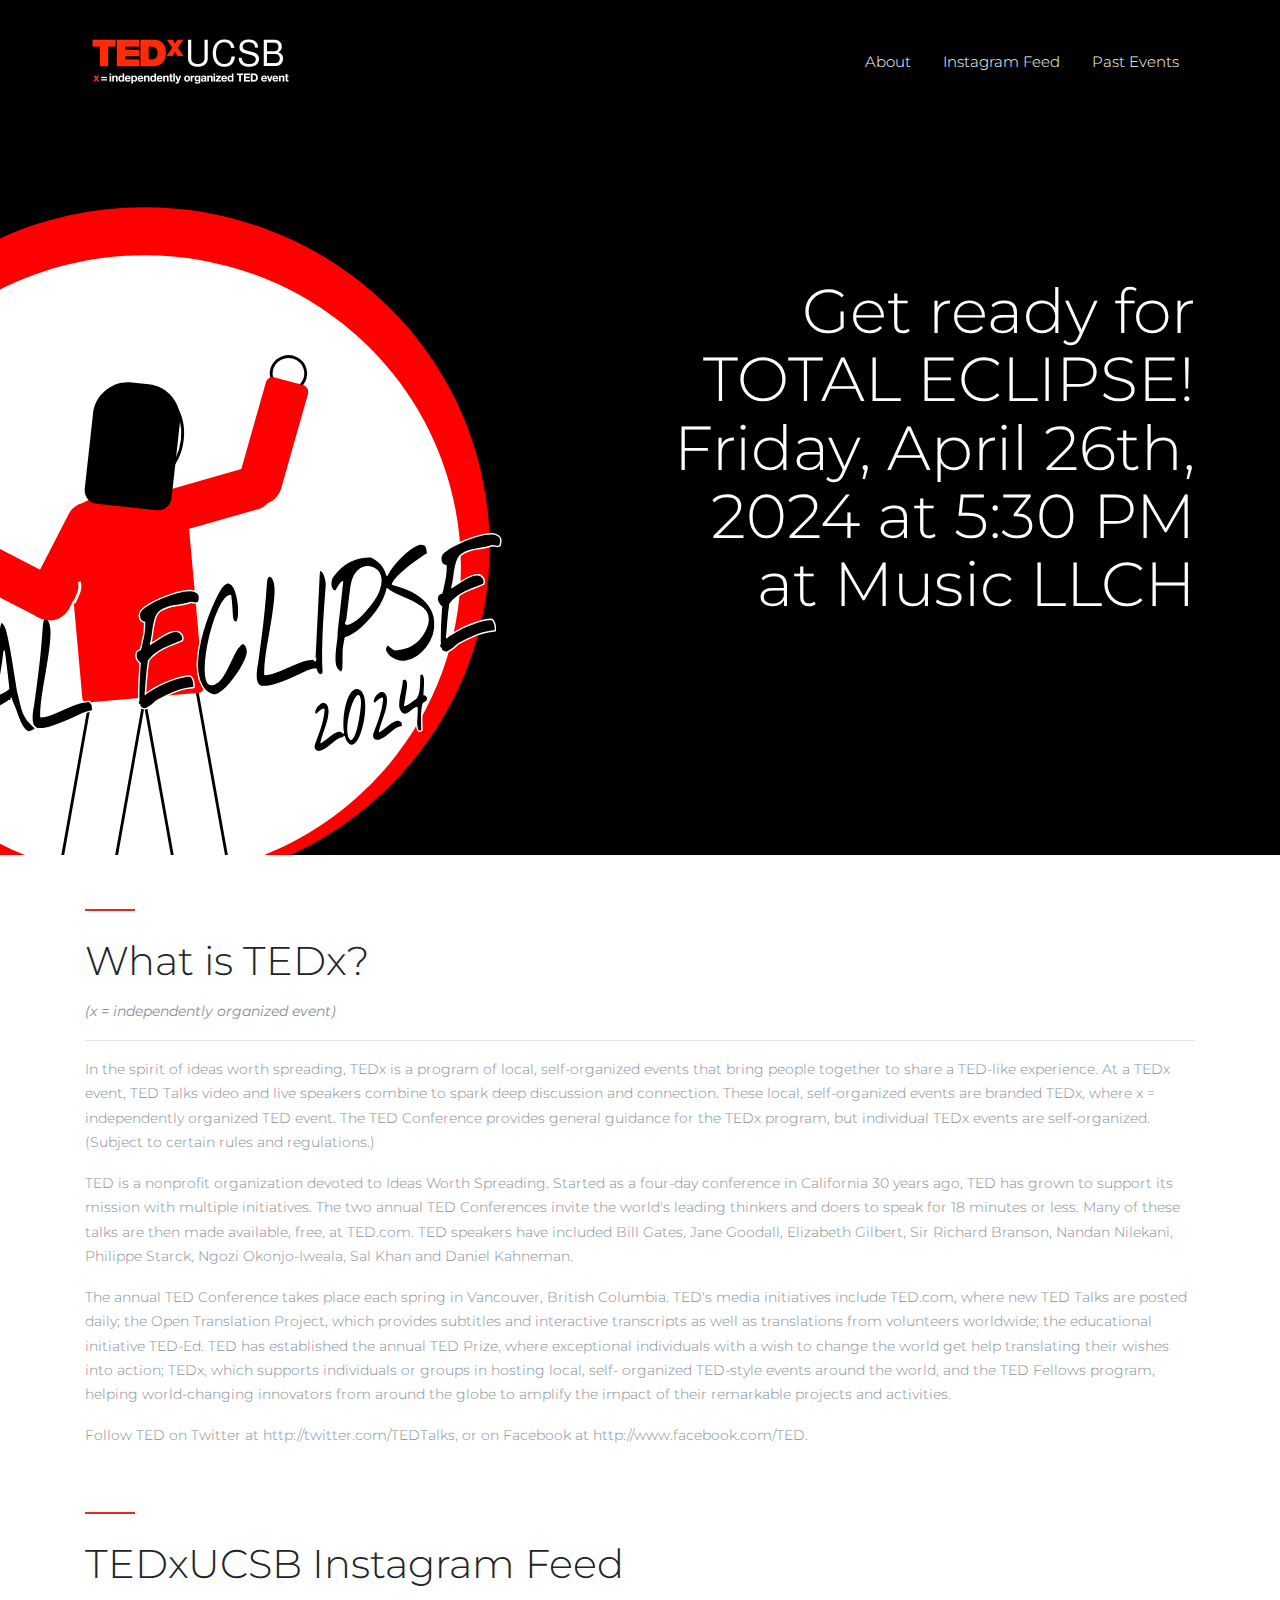
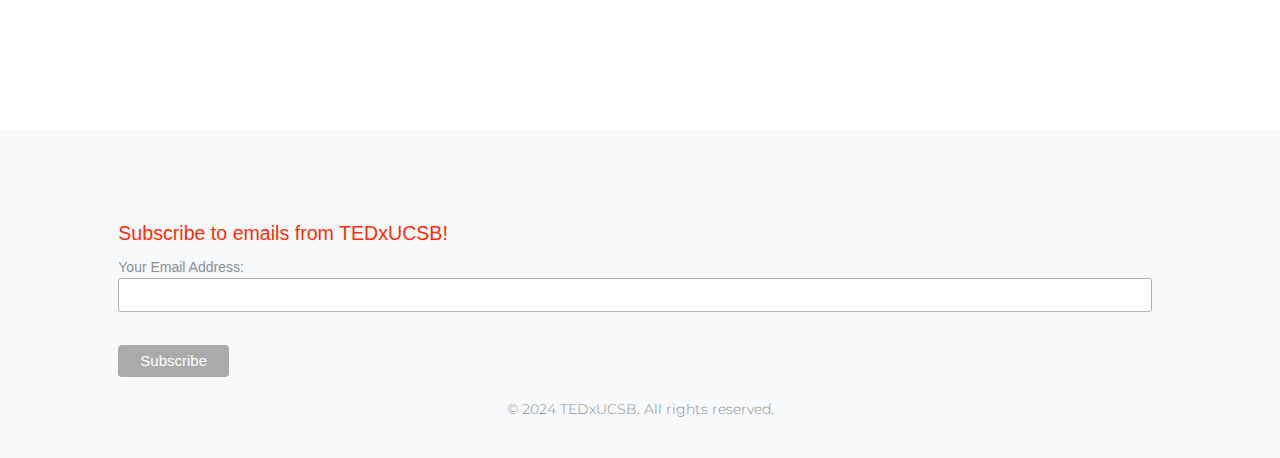
==== index.html @ f8d9f5bc "Update title and background banner image." ====
<!DOCTYPE html>
<!-- saved from url=(0014)about:internet -->
<html lang="en"><head><meta http-equiv="Content-Type" content="text/html; charset=UTF-8">
<!--        <meta name=”viewport” content=”width=device-width, initial-scale=1″>-->
        <meta name="viewport" content="width=1040; user-scalable=no;">



        
    <title>TEDxUCSB 2024</title>
        <meta name="description" content="Official TEDxUCSB Website">
		<meta name="keywords" content="TED, TEDx, TEDxUCSB">
    
    <link href="./assets/css" rel="stylesheet">

    <link href="https://fonts.googleapis.com/css?family=Crimson+Text|Montserrat" rel="stylesheet">
    <link rel="icon" href="./assets/favicon.png">

		<link rel="stylesheet" href="./assets/bootstrap.css">
    <link rel="stylesheet" href="./assets/ionicons.min.css">
    <link rel="stylesheet" href="./assets/flaticon.css">

    <link rel="stylesheet" href="./assets/font-awesome.min.css">
    
    <link rel="stylesheet" href="./assets/slick.css">
    <link rel="stylesheet" href="./assets/slick-theme.css">

    <link rel="stylesheet" href="./assets/helpers.css">
    <link rel="stylesheet" href="./assets/style.css">

    <script src="./assets/jquery.min.js.download"></script>
  
  <style type="text/css">#mc_embed_signup input.mce_inline_error { border-color:#6B0505; } #mc_embed_signup div.mce_inline_error { margin: 0 0 1em 0; padding: 5px 10px; background-color:#6B0505; font-weight: bold; z-index: 1; color:#fff; }</style><style type="text/css">div.eapps-widget{position:relative}div.eapps-widget.eapps-widget-show-toolbar:before{position:absolute;content:"";display:block;bottom:0;top:0;left:0;right:0;pointer-events:none;border:1px solid transparent;transition:border .3s ease;z-index:1}.eapps-widget-toolbar{position:absolute;top:-32px;left:0;right:0;display:block;z-index:99999;padding-bottom:4px;transition:all .3s ease;pointer-events:none;opacity:0}.eapps-widget:hover .eapps-widget-toolbar{opacity:1;pointer-events:auto}.eapps-widget-toolbar a{text-decoration:none;box-shadow:none!important}.eapps-widget-toolbar-panel{border-radius:6px;background-color:#222;color:#fff;display:-ms-inline-flexbox;display:inline-flex;-ms-flex-align:center;align-items:center;top:0;position:relative;transition:all .3s ease;opacity:0;overflow:hidden;-webkit-backface-visibility:hidden;backface-visibility:hidden;box-shadow:0 0 0 1px hsla(0,0%,100%,.2);height:28px}.eapps-widget:hover .eapps-widget-toolbar-panel{opacity:1}.eapps-widget-toolbar-panel-wrapper{width:100%;position:relative}.eapps-widget-toolbar-panel-only-you{position:absolute;top:-24px;font-size:11px;line-height:14px;color:#9c9c9c;padding:5px 4px}.eapps-widget-toolbar-panel-logo{width:28px;height:28px;border-right:1px solid hsla(0,0%,100%,.2);display:-ms-flexbox;display:flex;-ms-flex-align:center;align-items:center;-ms-flex-pack:center;justify-content:center}.eapps-widget-toolbar-panel-logo svg{display:block;width:15px;height:15px;fill:#f93262}.eapps-widget-toolbar-panel-edit{font-size:12px;font-weight:400;line-height:14px;display:-ms-inline-flexbox;display:inline-flex;-ms-flex-align:center;align-items:center;padding:9px;border-right:1px solid hsla(0,0%,100%,.2);color:#fff;text-decoration:none}.eapps-widget-toolbar-panel-edit-icon{width:14px;height:14px;margin-right:8px}.eapps-widget-toolbar-panel-edit-icon svg{display:block;width:100%;height:100%;fill:#fff}.eapps-widget-toolbar-panel-views{display:-ms-inline-flexbox;display:inline-flex;-ms-flex-pack:center;justify-content:center;-ms-flex-align:center;align-items:center}.eapps-widget-toolbar-panel-views-label{font-size:12px;font-weight:400;line-height:14px;margin-left:8px}.eapps-widget-toolbar-panel-views-bar{display:-ms-inline-flexbox;display:inline-flex;width:70px;height:3px;border-radius:2px;margin-left:8px;background-color:hsla(0,0%,100%,.3)}.eapps-widget-toolbar-panel-views-bar-inner{border-radius:2px;background-color:#4ad504}.eapps-widget-toolbar-panel-views-green .eapps-widget-toolbar-panel-views-bar-inner{background-color:#4ad504}.eapps-widget-toolbar-panel-views-red .eapps-widget-toolbar-panel-views-bar-inner{background-color:#ff4734}.eapps-widget-toolbar-panel-views-orange .eapps-widget-toolbar-panel-views-bar-inner{background-color:#ffb400}.eapps-widget-toolbar-panel-views-percent{display:-ms-inline-flexbox;display:inline-flex;margin-left:8px;margin-right:8px;font-size:12px;font-weight:400;line-height:14px}.eapps-widget-toolbar-panel-views-get-more{padding:9px 16px;background-color:#f93262;color:#fff;font-size:12px;font-weight:400;border-radius:0 6px 6px 0}.eapps-widget-toolbar-panel-share{position:absolute;top:0;display:inline-block;margin-left:8px;width:83px;height:28px;padding-bottom:4px;box-sizing:content-box!important}.eapps-widget-toolbar-panel-share:hover .eapps-widget-toolbar-panel-share-block{opacity:1;pointer-events:all}.eapps-widget-toolbar-panel-share-button{padding:0 18px;height:28px;background-color:#1c91ff;color:#fff;font-size:12px;font-weight:400;border-radius:6px;position:absolute;top:0;display:-ms-flexbox;display:flex;-ms-flex-direction:row;flex-direction:row;cursor:default;-ms-flex-align:center;align-items:center}.eapps-widget-toolbar-panel-share-button svg{display:inline-block;margin-right:6px;fill:#fff;position:relative;top:-1px}.eapps-widget-toolbar-panel-share-block{position:absolute;background:#fff;border:1px solid hsla(0,0%,7%,.1);border-radius:10px;width:209px;top:32px;transform:translateX(-63px);opacity:0;pointer-events:none;transition:all .3s ease;box-shadow:0 4px 6px rgba(0,0,0,.05)}.eapps-widget-toolbar-panel-share-block:hover{opacity:1;pointer-events:all}.eapps-widget-toolbar-panel-share-block-text{color:#111;font-size:15px;font-weight:400;padding:12px 0;text-align:center}.eapps-widget-toolbar-panel-share-block-text-icon{padding-bottom:4px}.eapps-widget-toolbar-panel-share-block-actions{display:-ms-flexbox;display:flex;-ms-flex-direction:row;flex-direction:row;border-top:1px solid hsla(0,0%,7%,.1)}.eapps-widget-toolbar-panel-share-block-actions-item{width:33.333333%;display:-ms-flexbox;display:flex;-ms-flex-pack:center;justify-content:center;-ms-flex-align:center;align-items:center;height:39px;transition:all .3s ease;background-color:transparent}.eapps-widget-toolbar-panel-share-block-actions-item:hover{background-color:#fafafa}.eapps-widget-toolbar-panel-share-block-actions-item a{width:100%;height:100%;display:-ms-flexbox;display:flex;-ms-flex-pack:center;justify-content:center;-ms-flex-align:center;align-items:center}.eapps-widget-toolbar-panel-share-block-actions-item-icon{width:16px;height:16px;display:block}.eapps-widget-toolbar-panel-share-block-actions-item-facebook .eapps-widget-toolbar-panel-share-block-actions-item-icon{fill:#3c5a9b}.eapps-widget-toolbar-panel-share-block-actions-item-twitter .eapps-widget-toolbar-panel-share-block-actions-item-icon{fill:#1ab2e8}.eapps-widget-toolbar-panel-share-block-actions-item-google .eapps-widget-toolbar-panel-share-block-actions-item-icon{fill:#dd4b39}.eapps-widget-toolbar-panel-share-block-actions-item:not(:last-child){border-right:1px solid hsla(0,0%,7%,.1)}</style><link href="https://core.service.elfsight.com/" rel="preconnect" crossorigin=""><link href="https://static.elfsight.com/" rel="preconnect" crossorigin=""><link href="https://service-reviews-ultimate.elfsight.com/" rel="preconnect" crossorigin=""><link href="https://storage.elfsight.com/" rel="preconnect" crossorigin=""><script src="./assets/instashow.js.download" defer="defer" charset="UTF-8"></script><style>.eapps-widget{-webkit-font-smoothing:antialiased;animation:none;animation-delay:0;animation-direction:normal;animation-duration:0;animation-fill-mode:none;animation-iteration-count:1;animation-name:none;animation-play-state:running;animation-timing-function:ease;backface-visibility:visible;background:0;background-attachment:scroll;background-clip:border-box;background-color:transparent;background-image:none;background-origin:padding-box;background-position:0 0;background-position-x:0;background-position-y:0;background-repeat:repeat;background-size:auto auto;border:0;border-style:none;border-width:medium;border-color:inherit;border-bottom:0;border-bottom-color:inherit;border-bottom-left-radius:0;border-bottom-right-radius:0;border-bottom-style:none;border-bottom-width:medium;border-collapse:separate;border-image:none;border-left:0;border-left-color:inherit;border-left-style:none;border-left-width:medium;border-radius:0;border-right:0;border-right-color:inherit;border-right-style:none;border-right-width:medium;border-spacing:0;border-top:0;border-top-color:inherit;border-top-left-radius:0;border-top-right-radius:0;border-top-style:none;border-top-width:medium;bottom:auto;box-shadow:none;box-sizing:content-box;caption-side:top;clear:none;clip:auto;color:inherit;columns:auto;column-count:auto;column-fill:balance;column-gap:normal;column-rule:medium none currentColor;column-rule-color:currentColor;column-rule-style:none;column-rule-width:none;column-span:1;column-width:auto;content:normal;counter-increment:none;counter-reset:none;direction:ltr;empty-cells:show;float:none;font:normal;font-family:inherit;font-size:medium;font-style:normal;font-variant:normal;font-weight:normal;height:auto;hyphens:none;left:auto;letter-spacing:normal;line-height:normal;list-style:none;list-style-image:none;list-style-position:outside;list-style-type:disc;margin:0;margin-bottom:0;margin-left:0;margin-right:0;margin-top:0;opacity:1;orphans:0;outline:0;outline-color:invert;outline-style:none;outline-width:medium;overflow:visible;overflow-x:visible;overflow-y:visible;padding:0;padding-bottom:0;padding-left:0;padding-right:0;padding-top:0;page-break-after:auto;page-break-before:auto;page-break-inside:auto;perspective:none;perspective-origin:50% 50%;position:static;quotes:'\201C' '\201D' '\2018' '\2019';right:auto;tab-size:8;table-layout:auto;text-align:inherit;text-align-last:auto;text-decoration:none;text-decoration-color:inherit;text-decoration-line:none;text-decoration-style:solid;text-indent:0;text-shadow:none;text-transform:none;top:auto;transform:none;transform-style:flat;transition:none;transition-delay:0s;transition-duration:0s;transition-property:none;transition-timing-function:ease;unicode-bidi:normal;vertical-align:baseline;visibility:visible;white-space:normal;widows:0;width:auto;word-spacing:normal;z-index:auto}.eui-popover{opacity:0;visibility:hidden}.eui-popover-content{position:absolute;bottom:100%;right:0;padding-bottom:11px;width:192px;z-index:6}.eui-popover-content-inner{position:relative;background:#fff;border-radius:4px;box-shadow:0 4px 16px rgba(0,0,0,0.2)}.eui-popover-content-item{display:flex;align-items:center;color:#17191a;font-size:13px;font-weight:400;line-height:1;border-top:1px solid #e5e6e7;padding:12px 0;cursor:pointer;transition:all .2s ease;position:relative;text-align:left}.eui-popover-content-item:first-child{border:none}.eui-popover-content-item:hover{background:#fafafa;border-radius:4px}.eui-popover-content-item-icon{height:100%;width:12px;float:left;align-items:center;justify-content:center;display:inline-flex;margin-left:12px}.eui-popover-content-item-title{display:inline-block;margin-left:12px}.eui-popover-open{opacity:1;visibility:visible}.eui-popover-left .eui-popover-content-inner:before{right:40px;left:auto;margin-left:auto}.eui-extra-small .eui-popover-left .eui-popover-content-inner:before{right:10px}.eui-popover-bottom .eui-popover-content{top:100%;padding-top:11px}.eui-popover-bottom .eui-popover-content-inner:before{top:-5px}.eui-slider{position:relative;height:100%;user-select:none;overflow:hidden}.eui-slider-inner{z-index:1;position:relative;height:100%;display:flex;transition-property:transform}.eui-slider-inner-animating{will-change:transform}.eui-slider-slide{width:100%;height:100%;display:inline-block;overflow:hidden;flex-grow:1;flex-shrink:0}.eui-slider-arrow{opacity:0;visibility:hidden;pointer-events:none}.eui-slider-arrow-enabled{opacity:1;visibility:visible;pointer-events:all}.eui-slider-dots{display:flex;justify-content:center}.eui-slider-dots-inner{display:inline-flex}.eui-slider-dots-classic .eui-slider-dots-inner{overflow:hidden;width:80px}.eui-slider-dots-item{display:inline-block;position:relative;transition:.3s all ease-out;cursor:pointer}.eui-slider-dots-numbers .eui-slider-dots-item{padding:0 4px;transform:scale(.8);opacity:.6;font-weight:600}.eui-slider-dots-numbers .eui-slider-dots-item-active{transform:scale(1);opacity:1}.eui-slider-dots-numbers .eui-slider-dots-item:hover{transform:scale(1);opacity:1}.eui-slider-dots-classic .eui-slider-dots-item{background:#000;border-radius:50%;transform:scale(.33);opacity:.3;width:8px;min-width:8px;height:8px;margin:0 4px}.eui-slider-dots-classic .eui-slider-dots-item-active{transform:scale(1);opacity:1}.eui-slider-dots-classic .eui-slider-dots-item-active-next,.eui-slider-dots-classic .eui-slider-dots-item-active-prev{transform:scale(.66);opacity:.6}.eui-slider-dots-classic .eui-slider-dots-item-active-next-next,.eui-slider-dots-classic .eui-slider-dots-item-active-prev-next,.eui-slider-dots-classic .eui-slider-dots-item-active-next-prev,.eui-slider-dots-classic .eui-slider-dots-item-active-prev-prev{transform:scale(.33);opacity:.3}.eapps-instagram-feed-container div:empty{display:block}.instagram-feed{position:relative}.eapps-instagram-feed{font-size:14px;font-family:-apple-system,BlinkMacSystemFont,Roboto,Open Sans,Helvetica Neue,sans-serif;line-height:18px;font-weight:400;width:100%;max-height:100%;position:relative;box-sizing:border-box;min-width:150px;min-height:100px}.eapps-instagram-feed-has-error.eapps-instagram-feed-debug .eapps-instagram-feed-content{min-height:300px}.eapps-instagram-feed-has-error:not(.eapps-instagram-feed-debug){display:none}.eapps-instagram-feed-title{font-size:24px;font-weight:600;text-align:center;line-height:32px;padding:24px 10px}.eapps-instagram-feed-content{position:relative;width:100%}.eapps-instagram-feed-content-loader{color:rgba(0,0,0,0.2)}.eapps-instagram-feed-container{width:100%}.eapps-instagram-feed a{text-decoration:none;color:#000;margin:0}.eapps-instagram-feed a:hover{text-decoration:underline}.eui-popover-content{width:162px}.eui-popover-content-inner{position:relative;background:#2f353a;border-radius:4px;box-shadow:0 4px 16px rgba(0,0,0,0.2)}.eui-popover-content-inner:before{content:'';background:#2f353a;position:absolute;bottom:-5px;right:20px;width:10px;height:10px;transform:rotateZ(-45deg)}.eui-popover-content-item{color:#fff;border-top:1px solid #42474c;transition:all .2s ease}.eui-popover-content-item:hover{background:#42474c}.eui-popover-content-item-icon{height:100%;width:12px;float:left;align-items:center;justify-content:center;display:inline-flex;margin-left:12px}.eui-popover-content-item-icon img{width:100%;height:100%}.eui-popover-content-item-title{display:inline-block;margin-left:12px}.eapps-instagram-feed-loader{box-sizing:border-box;display:block;position:absolute;top:50%;left:50%;border-radius:50%;border-style:solid;border-top-color:transparent;animation:eapps-instagram-feed-loader 1s infinite linear;opacity:0;visibility:hidden;width:32px;height:32px;margin:-16px 0 0 -16px;border-width:2px;z-index:1}.eapps-instagram-feed-loader-visible{opacity:1;visibility:visible}@-moz-keyframes eapps-instagram-feed-loader{0%{transform:rotate(0deg)}100%{transform:rotate(360deg)}}@-webkit-keyframes eapps-instagram-feed-loader{0%{transform:rotate(0deg)}100%{transform:rotate(360deg)}}@-o-keyframes eapps-instagram-feed-loader{0%{transform:rotate(0deg)}100%{transform:rotate(360deg)}}@keyframes eapps-instagram-feed-loader{0%{transform:rotate(0deg)}100%{transform:rotate(360deg)}}.eapps-instagram-feed-error-container .eui-error{display:flex;flex-direction:column;justify-content:center;align-items:center;text-align:center;top:0;right:0;bottom:0;left:0;position:absolute;z-index:101;font-size:15px;font-weight:400;color:#7f8588;background:#fff;padding:0 20px}.eapps-instagram-feed-error-container .eui-error-item{margin:8px 0;text-align:center}.eapps-instagram-feed-error-container .eui-error-item:first-child{margin-top:0}.eapps-instagram-feed-error-container .eui-error-item:last-child{margin-bottom:0}.eapps-instagram-feed-data-status{position:fixed;bottom:20px;right:20px;padding:16px;border-radius:8px;background:#fff;box-shadow:0 4px 6px rgba(0,0,0,0.2);z-index:99999999;opacity:0;visibility:hidden;pointer-events:none;transition:all .2s ease;max-width:320px}.eapps-instagram-feed-data-status-visible{opacity:1;visibility:visible;pointer-events:all}.eapps-instagram-feed-data-status-item{display:flex}.eapps-instagram-feed-data-status-item + .eapps-instagram-feed-data-status-item{margin-top:12px}.eapps-instagram-feed-data-status-item-icon-container{position:relative;width:16px;height:16px}.eapps-instagram-feed-data-status-item-message{padding-left:12px}.eapps-instagram-feed-data-status-item-error-icon{opacity:0;visibility:hidden;fill:#ff4734;margin-top:2px}.eapps-instagram-feed-data-status-item-state-error .eapps-instagram-feed-data-status-item-error-icon{opacity:1;visibility:visible}.eapps-instagram-feed-data-status-item .eapps-instagram-feed-loader{width:16px;height:16px;margin:-8px 0 0 -8px}.eapps-instagram-feed-data-status-item-state-loading.eapps-instagram-feed-data-status-item .eapps-instagram-feed-loader{opacity:1;visibility:visible}.eapps-instagram-feed-header{background:#fff;padding:20px}.eapps-instagram-feed-header-inner{display:flex;flex-wrap:nowrap;justify-content:center;align-items:center;margin:0 auto;max-width:600px}.eapps-instagram-feed-header-small .eapps-instagram-feed-header-inner{flex-direction:column}.eapps-instagram-feed-header-user{display:flex;align-items:center}.eapps-instagram-feed-header-user-picture{display:block;width:40px;height:40px;border-radius:50%;box-shadow:0 0 0 2px #fff;box-sizing:border-box;transition:all .2s ease;margin:0 !important}.eapps-instagram-feed-header-user-picture:hover{opacity:.95}.eapps-instagram-feed-header-user-picture-wrapper{background:linear-gradient(40deg,#f99b4a 15%,#dd3071 50%,#c72e8d 85%);width:48px;height:48px;border-radius:50%;padding:4px;box-sizing:border-box;margin-right:12px}.eapps-instagram-feed-header-user-picture-wrapper > a{width:100%;height:100%;display:block;border-radius:50%}.eapps-instagram-feed-header-user-info-name{display:flex;align-items:center;font-size:16px;font-weight:bold;color:currentColor}.eapps-instagram-feed-header-user-info-verified-badge{display:block;margin-left:4px;width:12px;height:12px}.eapps-instagram-feed-header-user-info-verified-badge svg{display:block;width:12px;height:12px}.eapps-instagram-feed-header-user-info-caption{font-size:12px;opacity:.5}.eapps-instagram-feed-header-stats{display:flex}.eapps-instagram-feed-header-user + .eapps-instagram-feed-header-stats{margin-left:40px}.eapps-instagram-feed-header-small .eapps-instagram-feed-header-user + .eapps-instagram-feed-header-stats{margin-left:0;margin-top:12px}.eapps-instagram-feed-header-stats-item{text-align:center;margin-right:20px}.eapps-instagram-feed-header-stats-item:last-child{margin-right:0}.eapps-instagram-feed-header-stats-item-value{font-size:14px;font-weight:bold;color:currentColor}.eapps-instagram-feed-header-stats-item-label{font-size:12px;color:currentColor;opacity:.5}.eapps-instagram-feed-header-follow-button{display:flex;align-items:center;position:relative;height:32px;line-height:32px;border-radius:4px;overflow:hidden;padding:0 12px;border:none;background:#0095f6;color:#fff;text-align:center;outline:none;cursor:pointer;margin-left:40px;font-size:14px;transition:background .2s ease;text-decoration:none}.eapps-instagram-feed-header-user + .eapps-instagram-feed-header-follow-button-wrapper,.eapps-instagram-feed-header-stats + .eapps-instagram-feed-header-follow-button-wrapper{margin-left:40px}.eapps-instagram-feed-header-small .eapps-instagram-feed-header-user + .eapps-instagram-feed-header-follow-button-wrapper,.eapps-instagram-feed-header-small .eapps-instagram-feed-header-stats + .eapps-instagram-feed-header-follow-button-wrapper{margin-left:0;margin-top:12px}.eapps-instagram-feed-header-follow-button::after{content:'';position:absolute;top:0;right:0;bottom:0;left:0;background:currentColor;opacity:0;visibility:hidden;transition:all .2s ease}.eapps-instagram-feed-header-follow-button:hover{text-decoration:none}.eapps-instagram-feed-header-follow-button:hover::after{opacity:.1;visibility:visible}.eapps-instagram-feed-header-follow-button-icon{width:16px;height:16px;display:block;fill:currentColor;margin-right:8px}.eapps-instagram-feed-header-follow-button-label{color:currentColor}.eapps-instagram-feed-posts{width:100%}.eapps-instagram-feed-posts-container{width:100%}.eapps-instagram-feed-posts-inner{box-sizing:border-box;position:relative}.eapps-instagram-feed-posts-view{display:inline-flex;flex-direction:row;justify-content:flex-start;flex-wrap:wrap;box-sizing:border-box;width:100%;height:auto}.eapps-instagram-feed-posts-view.eui-slider-slide{display:inline-flex;width:100%;height:auto}.eapps-instagram-feed-posts-view-empty{height:1px !important}.eapps-instagram-feed-posts-slider{position:relative;height:auto;user-select:none;cursor:-webkit-grab;cursor:grab;width:100%}.eapps-instagram-feed-posts-slider-inner{z-index:1;position:relative;height:auto;display:flex;width:100%}.eapps-instagram-feed-posts-slider-inner-disable-click .eapps-instagram-feed-posts-item{pointer-events:none}.eapps-instagram-feed-posts-slider-item{width:100%;height:auto;display:inline-block;overflow:hidden;flex-grow:1;flex-shrink:0}.eapps-instagram-feed-posts-slider-nav{background:#000;position:absolute;top:50%;width:60px;height:60px;justify-content:center;align-items:center;border-radius:50%;z-index:1;cursor:pointer;opacity:.85;transition:all .2s;backface-visibility:hidden}.eapps-instagram-feed-posts-slider-nav-icon{width:12px;height:16px;fill:#fff;display:block;position:absolute;top:50%;transform:translateY(-50%)}.eapps-instagram-feed-posts-slider-nav:hover{opacity:1}.eapps-instagram-feed-posts-slider-nav-disabled{display:none}.eapps-instagram-feed-posts-slider-prev{left:0;transform:translate3d(-50%,-50%,0);box-shadow:2px 0 5px rgba(0,0,0,0.3)}.eapps-instagram-feed-posts-slider-prev .eapps-instagram-feed-posts-slider-nav-icon{right:12px}.eapps-instagram-feed-posts-slider-prev:active{transform:translate3d(-50%,-50%,0) scale(.9)}.eapps-instagram-feed-posts-slider-next{right:0;transform:translate(50%,-50%);box-shadow:-2px 0 5px rgba(0,0,0,0.3)}.eapps-instagram-feed-posts-slider-next .eapps-instagram-feed-posts-slider-nav-icon{left:12px}.eapps-instagram-feed-posts-slider-next:active{transform:translate3d(50%,-50%,0) scale(.9)}.eapps-instagram-feed-posts-grid .eapps-instagram-feed-posts-inner{display:flex;flex-direction:row;flex-wrap:wrap;justify-content:space-between}.eapps-instagram-feed-posts-grid .eapps-instagram-feed-posts-view:not(:first-child){padding-top:0 !important}.eapps-instagram-feed-posts-grid .eapps-instagram-feed-posts-item{display:flex;flex-direction:column;flex-grow:0}.eapps-instagram-feed-posts-grid-load-more{position:relative;width:228px;height:32px;line-height:32px;border-radius:4px;border:none;background:#3897f0;color:#fff;text-align:center;outline:none;cursor:pointer;margin:24px auto;font-size:14px;transition:opacity .5s ease,visibility .5s ease,background .2s ease;opacity:0;visibility:hidden}.eapps-instagram-feed-posts-grid-load-more:hover{background:#45a1f8}.eapps-instagram-feed-posts-grid-load-more-container{display:none}.eapps-instagram-feed-posts-grid-load-more-container.eapps-instagram-feed-posts-grid-load-more-enabled{display:block}.eapps-instagram-feed-posts-grid-load-more-visible{opacity:1;visibility:visible}.eapps-instagram-feed-posts-grid-load-more-loading .eapps-instagram-feed-posts-grid-load-more-text{opacity:0;visibility:hidden}.eapps-instagram-feed-posts-grid-load-more .eapps-instagram-feed-loader{width:12px;height:12px;margin:-7px 0 0 -7px}.eapps-instagram-feed-posts-grid-load-more-loading.eapps-instagram-feed-posts-grid-load-more .eapps-instagram-feed-loader{opacity:1;visibility:visible}.eapps-instagram-feed-posts-item{box-sizing:border-box;display:flex;flex-direction:column;position:relative;background:#fff;transition:opacity .2s ease,visibility .2s ease;opacity:0;visibility:hidden;overflow:hidden;flex-grow:0;flex-shrink:0}.eui-slider-slide-clone .eapps-instagram-feed-posts-item{opacity:1;visibility:visible}.eapps-instagram-feed-posts-item-visible.eapps-instagram-feed-posts-item-loaded{opacity:1;visibility:visible}.eapps-instagram-feed-posts-item a,.eapps-instagram-feed-posts-item a:hover{color:#003569}.eapps-instagram-feed-posts-item-header{display:flex;flex-direction:row;flex-wrap:nowrap;align-items:center;box-sizing:border-box;height:60px}.eapps-instagram-feed-posts-item-user{display:flex;flex-direction:row;flex-wrap:nowrap;align-items:center;padding:12px;box-sizing:border-box;overflow:hidden;text-overflow:ellipsis;white-space:nowrap}.eapps-instagram-feed-posts-item-user-image{display:block;width:28px;height:28px;border-radius:50%;box-shadow:0 0 0 2px #fff;box-sizing:border-box;transition:all .2s ease;margin:0 !important}.eapps-instagram-feed-posts-item-user-image:hover{opacity:.95}.eapps-instagram-feed-posts-item-user-image-wrapper{background:linear-gradient(40deg,#f99b4a 15%,#dd3071 50%,#c72e8d 85%);min-width:36px;height:36px;border-radius:50%;padding:4px;box-sizing:border-box;margin-right:12px}.eapps-instagram-feed-posts-item-user-image-wrapper > a{width:100%;height:100%;display:block;background:#fff;border-radius:50%}.eapps-instagram-feed-posts-item-user-name{display:block;overflow:hidden;text-overflow:ellipsis;white-space:nowrap;font-size:14px;font-weight:600}.eapps-instagram-feed-posts-item-user-name-wrapper{display:flex;flex-direction:column;overflow:hidden;white-space:nowrap;text-overflow:ellipsis}.eapps-instagram-feed-posts-item-date{text-transform:uppercase;font-size:10px;opacity:.6;overflow:hidden;white-space:nowrap;text-overflow:ellipsis}.eapps-instagram-feed-posts-item-instagram-link{display:block;width:24px;height:24px;margin-left:auto;padding:12px 12px 12px 0;box-sizing:content-box}.eapps-instagram-feed-posts-item-instagram-link > a{display:block}.eapps-instagram-feed-posts-item-instagram-link > a > svg{width:24px;height:24px;display:block;fill:currentColor}.eapps-instagram-feed-posts-item-media > a{display:block}.eapps-instagram-feed-posts-item-link{cursor:pointer}.eapps-instagram-feed-posts-item-link-disabled{cursor:default}.eapps-instagram-feed-posts-item-image{position:absolute !important;margin:0 !important;width:auto;top:50%;left:50%;transform:translate(-50%,-50%) !important}.eapps-instagram-feed-posts-item-image-portrait .eapps-instagram-feed-posts-item-image{width:100%}.eapps-instagram-feed-posts-item-image-landscape .eapps-instagram-feed-posts-item-image{height:100% !important;min-width:100%;max-width:inherit !important}.eapps-instagram-feed-posts-item-image-wrapper{padding-top:100%;position:relative;overflow:hidden;margin:-1px}.eapps-instagram-feed-posts-item-image-icon{display:none;position:absolute;z-index:2;top:.6em;right:.6em;width:24px;height:24px;transition:all .3s ease}.eapps-instagram-feed-posts-extra-small .eapps-instagram-feed-posts-item-image-icon{transform:scale(.6);transform-origin:top right}.eapps-instagram-feed-posts-item-image-icon svg{display:block;width:24px;height:24px;fill:rgba(255,255,255,0.8)}.eapps-instagram-feed-posts-item-type-video .eapps-instagram-feed-posts-item-image-icon-video{display:block}.eapps-instagram-feed-posts-item-type-carousel .eapps-instagram-feed-posts-item-image-icon-carousel{display:block}.eapps-instagram-feed-posts-item-counters a:hover{text-decoration:none}.eapps-instagram-feed-posts-item-likes-count,.eapps-instagram-feed-posts-item-comments-count{display:inline-flex;align-items:center}.eapps-instagram-feed-posts-item-likes-count-icon,.eapps-instagram-feed-posts-item-comments-count-icon{fill:currentColor;width:24px;height:24px}.eapps-instagram-feed-posts-item-likes-count-label,.eapps-instagram-feed-posts-item-comments-count-label{margin-left:6px;font-size:14px}.eapps-instagram-feed-posts-item-red-like{position:absolute;z-index:10;left:0;bottom:0;color:#fff;background:#ee4957;height:28px;padding:0 8px;display:flex;align-items:center;justify-content:center;font-size:12px;opacity:0;visibility:hidden;pointer-events:none;transition:opacity .2s ease,visibility .2s ease,bottom .2s ease}.eui-slider-slide-clone .eapps-instagram-feed-posts-item-red-like{display:none}.eapps-instagram-feed-posts-item-red-like-visible{opacity:1;visibility:visible;pointer-events:all}.eapps-instagram-feed-posts-item-red-like-icon{height:12px;width:12px;display:inline-block;fill:#fff}.eapps-instagram-feed-posts-item-red-like-count{margin-left:4px}.eapps-instagram-feed-posts-item-red-like-label{margin-left:8px}.eapps-instagram-feed-posts-small .eapps-instagram-feed-posts-item-red-like-label,.eapps-instagram-feed-posts-extra-small .eapps-instagram-feed-posts-item-red-like-label{display:none}.eapps-instagram-feed-posts-item-share{position:relative;display:inline-flex;align-items:center;cursor:pointer}.eapps-instagram-feed-posts-item-share-icon{fill:currentColor}.eapps-instagram-feed-posts-item-share-label{margin-left:6px;font-size:14px}.eapps-instagram-feed-posts-item-content .eui-item-text-see-more{color:inherit;transition:all .2s ease}.eapps-instagram-feed-posts-item-content .eui-item-text-see-more:hover{opacity:1}.eapps-instagram-feed-posts-item-template-tile{user-select:none}.eapps-instagram-feed-posts-item-template-tile .eapps-instagram-feed-posts-item-link{width:100%;box-sizing:border-box;display:flex}.eapps-instagram-feed-posts-item-template-tile .eapps-instagram-feed-posts-item-overlay{position:absolute;z-index:2;top:-1px;right:-1px;bottom:-1px;left:-1px;opacity:0;visibility:hidden;pointer-events:none;transition:opacity .3s,visibility .3s;text-align:center;box-sizing:border-box;color:#fff;background:rgba(0,0,0,0.8);display:flex;align-items:center}@media all and (-ms-high-contrast:none),(-ms-high-contrast:active){.eapps-instagram-feed-posts-item-template-tile .eapps-instagram-feed-posts-item-overlay{transition:none}}.eapps-instagram-feed-posts-item-template-tile .eapps-instagram-feed-posts-item-overlay-hover,.eapps-instagram-feed-posts-item-with-data:hover.eapps-instagram-feed-posts-item-template-tile .eapps-instagram-feed-posts-item-overlay{opacity:1;visibility:visible;pointer-events:all;padding-top:0}.eapps-instagram-feed-posts-item-template-tile .eapps-instagram-feed-posts-item-content{transform:translateY(10%);width:80%;max-height:80%;margin:0 auto;position:relative;transition:.3s all ease}.eapps-instagram-feed-posts-item-with-data:hover.eapps-instagram-feed-posts-item-template-tile .eapps-instagram-feed-posts-item-content{transform:translateY(0)}.eapps-instagram-feed-posts-extra-small .eapps-instagram-feed-posts-item-template-tile .eapps-instagram-feed-posts-item-content,.eapps-instagram-feed-posts-small .eapps-instagram-feed-posts-item-template-tile .eapps-instagram-feed-posts-item-content{transform:translateY(0)}.eapps-instagram-feed-posts-item-template-tile .eapps-instagram-feed-posts-item-content-cropped::after{content:'···';display:block;line-height:1;font-size:18px}.eapps-instagram-feed-posts-small .eapps-instagram-feed-posts-item-template-tile .eapps-instagram-feed-posts-item-content-cropped::after{line-height:.5}.eapps-instagram-feed-posts-extra-small .eapps-instagram-feed-posts-item-template-tile .eapps-instagram-feed-posts-item-content-cropped::after{display:none}.eapps-instagram-feed-posts-item-template-tile .eapps-instagram-feed-posts-item-media{width:100%}.eapps-instagram-feed-posts-item-template-tile .eapps-instagram-feed-posts-item-image{transition:transform .3s ease,filter .3s;left:50%;transform:scale(1) translate(-50%,-50%);transform-origin:0 0;backface-visibility:hidden}@media all and (-ms-high-contrast:none),(-ms-high-contrast:active){.eapps-instagram-feed-posts-item-template-tile .eapps-instagram-feed-posts-item-image{transition:none}}.eapps-instagram-feed-posts-item-with-data:hover.eapps-instagram-feed-posts-item-template-tile .eapps-instagram-feed-posts-item-image{transform:scale(1.1) translate(-50%,-50%);transform-origin:0 0;filter:grayscale(1)}@media all and (-ms-high-contrast:none),(-ms-high-contrast:active){.eapps-instagram-feed-posts-item-with-data:hover.eapps-instagram-feed-posts-item-template-tile .eapps-instagram-feed-posts-item-image{transform:scale(1.05) translate(-50%,-50%)}}.eapps-instagram-feed-posts-item-with-data:hover.eapps-instagram-feed-posts-item-template-tile .eapps-instagram-feed-posts-item-image-icon{opacity:0}.eapps-instagram-feed-posts-item-template-tile .eapps-instagram-feed-posts-item-likes-count,.eapps-instagram-feed-posts-item-template-tile .eapps-instagram-feed-posts-item-comments-count{min-width:70px;justify-content:center}.eapps-instagram-feed-posts-item-template-tile .eapps-instagram-feed-posts-item-likes-count-label,.eapps-instagram-feed-posts-item-template-tile .eapps-instagram-feed-posts-item-comments-count-label{font-size:16px}.eapps-instagram-feed-posts-small .eapps-instagram-feed-posts-item-template-tile .eapps-instagram-feed-posts-item-likes-count-label,.eapps-instagram-feed-posts-small .eapps-instagram-feed-posts-item-template-tile .eapps-instagram-feed-posts-item-comments-count-label{font-size:15px}.eapps-instagram-feed-posts-extra-small .eapps-instagram-feed-posts-item-template-tile .eapps-instagram-feed-posts-item-likes-count-label,.eapps-instagram-feed-posts-extra-small .eapps-instagram-feed-posts-item-template-tile .eapps-instagram-feed-posts-item-comments-count-label{font-size:12px}.eapps-instagram-feed-posts-item-template-tile .eapps-instagram-feed-posts-item-likes-count-icon,.eapps-instagram-feed-posts-item-template-tile .eapps-instagram-feed-posts-item-comments-count-icon{width:24px;height:24px}.eapps-instagram-feed-posts-small .eapps-instagram-feed-posts-item-template-tile .eapps-instagram-feed-posts-item-likes-count-icon,.eapps-instagram-feed-posts-small .eapps-instagram-feed-posts-item-template-tile .eapps-instagram-feed-posts-item-comments-count-icon{width:20px;height:20px}.eapps-instagram-feed-posts-extra-small .eapps-instagram-feed-posts-item-template-tile .eapps-instagram-feed-posts-item-likes-count-icon,.eapps-instagram-feed-posts-extra-small .eapps-instagram-feed-posts-item-template-tile .eapps-instagram-feed-posts-item-comments-count-icon{width:16px;height:16px}.eapps-instagram-feed-posts-extra-small .eapps-instagram-feed-posts-item-template-tile .eapps-instagram-feed-posts-item-likes-count,.eapps-instagram-feed-posts-extra-small .eapps-instagram-feed-posts-item-template-tile .eapps-instagram-feed-posts-item-comments-count{display:flex;margin:8px 0}.eapps-instagram-feed-posts-item-template-tile .eapps-instagram-feed-posts-item-likes-count + .eapps-instagram-feed-posts-item-comments-count{margin-left:20px}.eapps-instagram-feed-posts-extra-small .eapps-instagram-feed-posts-item-template-tile .eapps-instagram-feed-posts-item-likes-count + .eapps-instagram-feed-posts-item-comments-count,.eapps-instagram-feed-posts-small .eapps-instagram-feed-posts-item-template-tile .eapps-instagram-feed-posts-item-likes-count + .eapps-instagram-feed-posts-item-comments-count{margin-left:0}.eapps-instagram-feed-posts-item-template-tile .eapps-instagram-feed-posts-item-text{font-size:14px;line-height:21px;display:inline-block;overflow:hidden;margin-top:12%;text-align:center;max-height:84px;width:100%}.eapps-instagram-feed-posts-small .eapps-instagram-feed-posts-item-template-tile .eapps-instagram-feed-posts-item-text{font-size:13px;line-height:18px;max-height:56px;margin-top:6%}.eapps-instagram-feed-posts-extra-small .eapps-instagram-feed-posts-item-template-tile .eapps-instagram-feed-posts-item-text{display:none}.eapps-instagram-feed-posts-item-template-tile .eapps-instagram-feed-posts-item-text-clone{opacity:0;visibility:hidden;position:absolute;left:0;right:0;max-height:none}.eapps-instagram-feed-posts-extra-small .eapps-instagram-feed-posts-item-template-tile .eapps-instagram-feed-posts-item-text-clone,.eapps-instagram-feed-posts-small .eapps-instagram-feed-posts-item-template-tile .eapps-instagram-feed-posts-item-text-clone{max-height:none}.eapps-instagram-feed-posts-item-template-tile .eapps-instagram-feed-posts-item-red-like{bottom:-10px}.eapps-instagram-feed-posts-item-template-tile .eapps-instagram-feed-posts-item-red-like-visible{bottom:0;right:0}.eapps-instagram-feed-posts-item-template-classic{border:1px solid rgba(0,0,0,0.1)}.eapps-instagram-feed-posts-small .eapps-instagram-feed-posts-item-template-classic .eapps-instagram-feed-posts-item-instagram-link,.eapps-instagram-feed-posts-extra-small .eapps-instagram-feed-posts-item-template-classic .eapps-instagram-feed-posts-item-instagram-link{display:none}.eapps-instagram-feed-posts-item-template-classic .eapps-instagram-feed-posts-item-meta{display:flex;flex-direction:row;align-items:baseline;padding:12px;line-height:1;position:relative}.eapps-instagram-feed-posts-item-template-classic .eapps-instagram-feed-posts-item-meta + .eapps-instagram-feed-posts-item-content{margin-top:0}.eapps-instagram-feed-posts-item-template-classic .eapps-instagram-feed-posts-item-counters{display:flex;align-items:center}.eapps-instagram-feed-posts-item-template-classic .eapps-instagram-feed-posts-item-likes-count,.eapps-instagram-feed-posts-item-template-classic .eapps-instagram-feed-posts-item-comments-count{margin-right:12px}.eapps-instagram-feed-posts-item-template-classic .eapps-instagram-feed-posts-item-likes-count-icon,.eapps-instagram-feed-posts-item-template-classic .eapps-instagram-feed-posts-item-comments-count-icon{width:24px;height:24px}.eapps-instagram-feed-posts-small .eapps-instagram-feed-posts-item-template-classic .eapps-instagram-feed-posts-item-likes-count-label,.eapps-instagram-feed-posts-small .eapps-instagram-feed-posts-item-template-classic .eapps-instagram-feed-posts-item-comments-count-label,.eapps-instagram-feed-posts-extra-small .eapps-instagram-feed-posts-item-template-classic .eapps-instagram-feed-posts-item-likes-count-label,.eapps-instagram-feed-posts-extra-small .eapps-instagram-feed-posts-item-template-classic .eapps-instagram-feed-posts-item-comments-count-label{font-size:13px}.eapps-instagram-feed-posts-small .eapps-instagram-feed-posts-item-template-classic .eapps-instagram-feed-posts-item-likes-count-icon,.eapps-instagram-feed-posts-small .eapps-instagram-feed-posts-item-template-classic .eapps-instagram-feed-posts-item-comments-count-icon,.eapps-instagram-feed-posts-extra-small .eapps-instagram-feed-posts-item-template-classic .eapps-instagram-feed-posts-item-likes-count-icon,.eapps-instagram-feed-posts-extra-small .eapps-instagram-feed-posts-item-template-classic .eapps-instagram-feed-posts-item-comments-count-icon{width:20px;height:20px}.eapps-instagram-feed-posts-small .eapps-instagram-feed-posts-item-template-classic .eapps-instagram-feed-posts-item-share,.eapps-instagram-feed-posts-extra-small .eapps-instagram-feed-posts-item-template-classic .eapps-instagram-feed-posts-item-share{display:none}.eapps-instagram-feed-posts-item-template-classic .eapps-instagram-feed-posts-item-text{font-size:14px;display:inline-block;overflow:hidden;max-height:90px;width:100%}.eapps-instagram-feed-posts-small .eapps-instagram-feed-posts-item-template-classic .eapps-instagram-feed-posts-item-text{font-size:14px;line-height:18px;max-height:72px}.eapps-instagram-feed-posts-item-template-classic .eapps-instagram-feed-posts-item-text-clone{opacity:0;visibility:hidden;position:absolute;left:0;right:0;max-height:none;top:0}.eapps-instagram-feed-posts-small .eapps-instagram-feed-posts-item-template-classic .eapps-instagram-feed-posts-item-text-clone{max-height:none}.eapps-instagram-feed-posts-item-template-classic .eapps-instagram-feed-posts-item-red-like{top:-32px;left:6px;border-radius:6px}.eapps-instagram-feed-posts-small .eapps-instagram-feed-posts-item-template-classic .eapps-instagram-feed-posts-item-red-like,.eapps-instagram-feed-posts-extra-small .eapps-instagram-feed-posts-item-template-classic .eapps-instagram-feed-posts-item-red-like{width:40px;left:4px}.eapps-instagram-feed-posts-small .eapps-instagram-feed-posts-item-template-classic .eapps-instagram-feed-posts-item-red-like:after,.eapps-instagram-feed-posts-extra-small .eapps-instagram-feed-posts-item-template-classic .eapps-instagram-feed-posts-item-red-like:after{bottom:-42px}.eapps-instagram-feed-posts-small .eapps-instagram-feed-posts-item-template-classic .eapps-instagram-feed-posts-item-red-like-label,.eapps-instagram-feed-posts-extra-small .eapps-instagram-feed-posts-item-template-classic .eapps-instagram-feed-posts-item-red-like-label{display:none}.eapps-instagram-feed-posts-item-template-classic .eapps-instagram-feed-posts-item-red-like:before{content:'';position:absolute;bottom:-6px;left:12px;background:#ee4957;transform:rotateZ(-45deg);width:12px;height:12px}.eapps-instagram-feed-posts-item-template-classic .eapps-instagram-feed-posts-item-red-like:after{content:'';position:absolute;bottom:-45px;left:16px;background:#ee4957;width:4px;height:4px;border-radius:50%}.eapps-instagram-feed-posts-item-template-classic .eapps-instagram-feed-posts-item-share{margin-left:auto}.eapps-instagram-feed-posts-item-template-classic .eapps-instagram-feed-posts-item-content{margin:12px;position:relative}.eapps-instagram-feed-posts-item-template-classic .eapps-instagram-feed-posts-item-content-cropped{text-decoration:none !important}.eapps-instagram-feed-posts-item-template-classic .eapps-instagram-feed-posts-item-content-cropped:after{content:'...';line-height:1;font-weight:600;opacity:.6;margin-top:-4px;display:block;text-decoration:none !important}.eapps-widget.eapps-instagram-feed-popup{position:fixed;z-index:999999;top:0;right:0;bottom:0;left:0;opacity:0;visibility:hidden;pointer-events:none;box-sizing:border-box;background:rgba(0,0,0,0.8)}.eapps-widget.eapps-instagram-feed-popup-visible{pointer-events:all;opacity:1;visibility:visible}.eapps-instagram-feed-popup-wrapper{position:fixed;top:0;right:0;bottom:0;left:0;overflow-x:hidden;overflow-y:auto;-webkit-overflow-scrolling:touch}@media only screen and (max-width:767px){.eapps-instagram-feed-popup-wrapper{top:56px}}@media only screen and (max-width:639px){.eapps-instagram-feed-popup-wrapper{top:48px}}.eapps-instagram-feed-popup-inner{width:100%;padding-bottom:100vh;max-width:640px;margin:0 auto;position:relative;z-index:3}.eapps-instagram-feed-popup-close{position:fixed;top:20px;left:50%;width:32px;height:32px;margin-left:332px;cursor:pointer;z-index:11;opacity:.7;transform:rotate(45deg);transition:all .25s ease}@media only screen and (max-width:767px){.eapps-instagram-feed-popup-close{opacity:1;left:12px;top:14px;margin:0}}@media only screen and (max-width:639px){.eapps-instagram-feed-popup-close{top:8px}}.eapps-instagram-feed-popup-close:hover{opacity:1}.eapps-instagram-feed-popup-close::before,.eapps-instagram-feed-popup-close::after{content:'';display:block;position:absolute;top:50%;left:50%;border-radius:10px;background:#fff;transition:all .25s ease}@media only screen and (max-width:767px){.eapps-instagram-feed-popup-close::before,.eapps-instagram-feed-popup-close::after{background:#000}}.eapps-instagram-feed-popup-close::before{width:24px;height:2px;margin:-1px 0 0 -12px}.eapps-instagram-feed-popup-close::after{width:2px;height:24px;margin:-12px 0 0 -1px}.eapps-instagram-feed-popup-close:active{transform:rotate(45deg) scale(.85)}.eapps-instagram-feed-popup-mobile-panel{background:#f8f8f8;border-bottom:1px solid #f1f1f1;display:none;height:56px;position:fixed;z-index:10;top:0;right:0;left:0;align-items:center;box-sizing:border-box;padding:0 12px}@media only screen and (max-width:767px){.eapps-instagram-feed-popup-mobile-panel{display:flex}}@media only screen and (max-width:639px){.eapps-instagram-feed-popup-mobile-panel{height:48px}}.eapps-instagram-feed-popup-mobile-panel-title{display:block;width:100%;text-align:center;color:#000;font-size:16px;font-weight:600;white-space:nowrap;overflow:hidden;text-overflow:ellipsis;padding:0 40px}.eapps-instagram-feed-popup-scroll-indicator{display:block;position:fixed;top:50%;left:50%;margin-top:-26px;margin-left:332px;text-align:center;z-index:11;opacity:0;visibility:hidden;transition:all .6s ease}.eapps-instagram-feed-popup-scroll-indicator-visible{opacity:1;visibility:visible}@media only screen and (max-width:767px){.eapps-instagram-feed-popup-scroll-indicator{display:none}}.eapps-instagram-feed-popup-scroll-indicator-mouse{position:relative;display:block;width:32px;height:52px;margin:0 auto 4px;box-sizing:border-box;border:2px solid #fff;border-radius:23px;opacity:.5}.eapps-instagram-feed-popup-scroll-indicator-mouse-wheel{position:absolute;display:block;top:12px;left:50%;width:4px;height:4px;margin-left:-2px;background:#fff;border-radius:50%;animation:eapps-instagram-feed-popup-scroll-indicator 1.5s cubic-bezier(.32,0,.6,1.01) infinite}.eapps-instagram-feed-popup-scroll-indicator-label{display:inline-block;line-height:18px;font-size:13px;font-weight:normal;color:#fff}@-moz-keyframes eapps-instagram-feed-popup-scroll-indicator{0%{opacity:1;transform:scale(1) translateY(0)}90%{opacity:0;transform:scale(.7) translateY(32px)}95%{opacity:0;transform:scale(1) translateY(0)}100%{opacity:1;transform:scale(1) translateY(0)}}@-webkit-keyframes eapps-instagram-feed-popup-scroll-indicator{0%{opacity:1;transform:scale(1) translateY(0)}90%{opacity:0;transform:scale(.7) translateY(32px)}95%{opacity:0;transform:scale(1) translateY(0)}100%{opacity:1;transform:scale(1) translateY(0)}}@-o-keyframes eapps-instagram-feed-popup-scroll-indicator{0%{opacity:1;transform:scale(1) translateY(0)}90%{opacity:0;transform:scale(.7) translateY(32px)}95%{opacity:0;transform:scale(1) translateY(0)}100%{opacity:1;transform:scale(1) translateY(0)}}@keyframes eapps-instagram-feed-popup-scroll-indicator{0%{opacity:1;transform:scale(1) translateY(0)}90%{opacity:0;transform:scale(.7) translateY(32px)}95%{opacity:0;transform:scale(1) translateY(0)}100%{opacity:1;transform:scale(1) translateY(0)}}.eapps-instagram-feed-popup-item{color:#000;background:#fff;width:100%;min-height:300px;overflow:hidden;position:relative;border-bottom:1px solid rgba(0,0,0,0.05)}@media only screen and (max-width:679px){.eapps-instagram-feed-popup-item{min-height:240px}}@media only screen and (max-width:479px){.eapps-instagram-feed-popup-item{min-height:160px}}.eapps-instagram-feed-popup-item:first-child{margin-top:0}.eapps-instagram-feed-popup-item-inner{opacity:0;visibility:hidden}.eapps-instagram-feed-popup-item-loaded .eapps-instagram-feed-popup-item-inner{opacity:1;visibility:visible}.eapps-instagram-feed-popup-item .eapps-instagram-feed-loader{color:rgba(0,0,0,0.2);opacity:1;visibility:visible;width:48px;height:48px;margin:-24px 0 0 -24px;border-width:4px}.eapps-instagram-feed-popup-item-loaded.eapps-instagram-feed-popup-item .eapps-instagram-feed-loader{display:none}.eapps-instagram-feed-popup-item-header{position:relative;display:flex;flex-direction:row;flex-wrap:nowrap;align-items:center}.eapps-instagram-feed-popup-item .eapps-instagram-feed-posts-item-user-location{font-size:12px;display:block;overflow:hidden;text-overflow:ellipsis;white-space:nowrap}.eapps-instagram-feed-popup-item .eapps-instagram-feed-posts-item-user-actions{display:flex;align-items:center;margin-left:auto}.eapps-instagram-feed-popup-item .eapps-instagram-feed-posts-item-user-follow-link{margin-left:auto;font-size:14px;font-weight:600;padding:0 12px}@media only screen and (max-width:319px){.eapps-instagram-feed-popup-item .eapps-instagram-feed-posts-item-user-follow-link{display:none}}.eapps-instagram-feed-popup-item .eapps-instagram-feed-posts-item-user-follow-link a,.eapps-instagram-feed-popup-item .eapps-instagram-feed-posts-item-user-follow-link a:hover{color:#3897f0}.eapps-instagram-feed-popup-item .eapps-instagram-feed-posts-item-instagram-link{margin-left:12px}@media only screen and (max-width:319px){.eapps-instagram-feed-popup-item .eapps-instagram-feed-posts-item-instagram-link{margin-left:0}}.eapps-instagram-feed-popup-item .eapps-instagram-feed-posts-item-instagram-link-fixed{position:absolute;top:12px;right:12px;margin:0;padding:0;z-index:2}.eapps-instagram-feed-popup-item .eapps-instagram-feed-posts-item-instagram-link-fixed svg{color:#fff !important}.eapps-instagram-feed-popup-item-cta-button{display:block;position:relative;padding:12px;font-weight:600;transition:all .2s ease}a.eapps-instagram-feed-popup-item-cta-button{color:#3897f0;text-decoration:none;transition:all .2s ease}a.eapps-instagram-feed-popup-item-cta-button:hover{color:#3897f0;text-decoration:none;opacity:.9}.eapps-instagram-feed-popup-item-cta-button::after{content:'';display:block;position:absolute;right:12px;bottom:-1px;left:12px;background:#f1f1f1;height:1px}.eapps-instagram-feed-popup-item-cta-button-icon{display:block;width:6px;height:10px;position:absolute;top:50%;right:12px;margin-top:-5px;fill:currentColor}.eapps-instagram-feed-popup-item-cta-highlighted .eapps-instagram-feed-popup-item-cta-button{background:#3897f0;color:#fff}.eapps-instagram-feed-popup-item-cta-highlighted .eapps-instagram-feed-popup-item-cta-button::after{display:none}.eapps-instagram-feed-popup-item-cta-highlighted .eapps-instagram-feed-popup-item-cta-button:hover{background:#45a1f8;color:#fff}.eapps-instagram-feed-popup-item-content{width:100%;box-sizing:border-box;display:flex;flex-direction:column;position:relative;font-size:14px;padding:16px 12px 24px}.eapps-instagram-feed-popup-item-meta{display:flex;flex-direction:row;justify-content:space-between}.eapps-instagram-feed-popup-item-likes{font-weight:600}.eapps-instagram-feed-popup-item-share{margin-left:auto;display:flex;align-items:center;position:relative;font-size:14px;font-weight:400;cursor:pointer;margin-top:-4px}.eapps-instagram-feed-popup-item-share-icon{fill:currentColor}.eapps-instagram-feed-popup-item-share-label{margin-left:6px}.eapps-instagram-feed-popup-item-text{word-break:break-word;margin-top:12px}.eapps-instagram-feed-popup-item-text a,.eapps-instagram-feed-popup-item-text a:hover{color:#003569}a.eapps-instagram-feed-popup-item-text-author,a.eapps-instagram-feed-popup-item-text-author:hover{color:#000;font-weight:600}.eapps-instagram-feed-popup-item-comments-item{margin:8px 0}.eapps-instagram-feed-popup-item-comments-item-author{font-weight:600}.eapps-instagram-feed-popup-item-comments-item-text{word-break:break-word}.eapps-instagram-feed-popup-item-comments-item-text a,.eapps-instagram-feed-popup-item-comments-item-text a:hover{color:#003569}.eapps-instagram-feed-popup-item-comments-more a{opacity:.6}.eapps-instagram-feed-popup-item-date{font-size:10px;line-height:12px;text-transform:uppercase;margin-top:8px;opacity:.6}.eapps-instagram-feed-popup-item-media{position:absolute;right:0;left:0;overflow:hidden;min-height:300px;visibility:hidden}@media only screen and (max-width:639px){.eapps-instagram-feed-popup-item-media{min-height:0}}.eapps-instagram-feed-popup-item-loaded .eapps-instagram-feed-popup-item-media{visibility:visible;position:relative}.eapps-instagram-feed-popup-item-media-image img{display:block;max-width:100%;margin:0 auto !important}@media only screen and (max-width:639px){.eapps-instagram-feed-popup-item-media-image img{height:auto}}.eapps-instagram-feed-popup-item-media-video{position:relative}.eapps-instagram-feed-popup-item-media-video-placeholder{position:absolute;z-index:2;height:100%;width:100%;opacity:1;visibility:visible;display:flex;align-items:center;transition:opacity .3s,visibility .3s}.eapps-instagram-feed-popup-item-media-video-loaded .eapps-instagram-feed-popup-item-media-video-placeholder{opacity:0;visibility:hidden}.eapps-instagram-feed-popup-item-media-video-placeholder img{display:block;max-width:100%;margin:0 auto}@media only screen and (max-width:639px){.eapps-instagram-feed-popup-item-media-video-placeholder img{height:auto}}.eapps-instagram-feed-popup-item-media-video-placeholder-play{position:absolute;left:50%;top:50%;width:1.8em;height:1.8em;box-sizing:content-box;transform:translate(-50%,-50%);opacity:0;transition:opacity .3s;border:2px solid rgba(255,255,255,0.9);border-radius:50%;padding:10px 8px 10px 12px}.eapps-instagram-feed-popup-mobile .eapps-instagram-feed-popup-item-media-video-placeholder-play{opacity:1}.eapps-instagram-feed-popup-item-media-video-loading .eapps-instagram-feed-popup-item-media-video-placeholder-play{opacity:0}.eapps-instagram-feed-popup-item-media-video-placeholder-play svg{display:block;width:100%;height:100%;fill:rgba(255,255,255,0.9)}.eapps-instagram-feed-popup-item-media-video-placeholder-loader{position:absolute;top:.6em;right:.6em;width:1.8em;height:1.8em;opacity:0;transition:opacity .3s}.eapps-instagram-feed-popup-mobile .eapps-instagram-feed-popup-item-media-video-placeholder-loader{opacity:0}.eapps-instagram-feed-popup-item-media-video-loading .eapps-instagram-feed-popup-item-media-video-placeholder-loader{opacity:1}.eapps-instagram-feed-popup-item-media-video-placeholder-loader svg{display:block;width:100%;height:100%;fill:rgba(255,255,255,0.8)}.eapps-instagram-feed-popup-item-media-video-placeholder-loader svg circle{animation:eapps-instagram-feed-popup-item-media-video-placeholder-loader 1.5s linear infinite}.eapps-instagram-feed-popup-item-media-video-container{opacity:1;visibility:visible;position:relative;z-index:1}.eapps-instagram-feed-popup-item-media-video video{position:relative;z-index:1;display:none;width:100%;cursor:pointer;visibility:visible}.eapps-instagram-feed-popup-visible .eapps-instagram-feed-popup-item-media-video video{display:block !important;opacity:1 !important;visibility:visible !important}.eapps-instagram-feed-popup-item-media-video-sound{display:block;opacity:0;position:absolute;z-index:2;width:32px;height:32px;bottom:12px;left:12px;pointer-events:none;background:rgba(0,0,0,0.6);border-radius:50%;backface-visibility:hidden;transition:opacity .3s}.eapps-instagram-feed-popup-item-media-video-loaded .eapps-instagram-feed-popup-item-media-video-sound{opacity:1}.eapps-instagram-feed-popup-item-media-video-sound-off,.eapps-instagram-feed-popup-item-media-video-sound-on{width:16px;height:16px;display:block;position:absolute;top:50%;left:50%;margin:-8px 0 0 -8px}.eapps-instagram-feed-popup-item-media-video-sound-off path,.eapps-instagram-feed-popup-item-media-video-sound-on path{fill:#fff}.eapps-instagram-feed-popup-item-media-video-unmuted .eapps-instagram-feed-popup-item-media-video-sound-off{visibility:hidden;opacity:0}.eapps-instagram-feed-popup-item-media-video-sound-on{visibility:hidden;opacity:0}.eapps-instagram-feed-popup-item-media-video-unmuted .eapps-instagram-feed-popup-item-media-video-sound-on{visibility:visible;opacity:1}.eapps-instagram-feed-popup-item-media-carousel{background:#000}.eapps-instagram-feed-popup-item-media-carousel-inner{display:flex}.eapps-instagram-feed-popup-item-media-carousel-item{width:100%;flex-shrink:0}.eapps-instagram-feed-popup-item-media-carousel-arrow{display:block;position:absolute;z-index:2;width:24px;height:40px;top:50%;margin:-20px 0 0 0;cursor:pointer;user-select:none;visibility:hidden;opacity:0;transform:scale(1);transition:all .2s ease}@media only screen and (max-width:639px){.eapps-instagram-feed-popup-item-media-carousel-arrow{opacity:1;visibility:visible}}.eapps-instagram-feed-popup-item-media-carousel-arrow:hover{transform:scaleY(.9)}.eapps-instagram-feed-popup-item-media-carousel:hover .eapps-instagram-feed-popup-item-media-carousel-arrow:not(.eapps-instagram-feed-popup-item-media-carousel-arrow-disabled){opacity:1;visibility:visible}.eapps-instagram-feed-popup-item-media-carousel-arrow-disabled{visibility:hidden;opacity:0;transform:scale(.85)}.eapps-instagram-feed-popup-item-media-carousel-arrow::before,.eapps-instagram-feed-popup-item-media-carousel-arrow::after{background:rgba(255,255,255,0.9);display:block;position:absolute;width:28px;height:3px;top:20px;transition:all .3s ease;content:''}.eapps-instagram-feed-popup-item-media-carousel-arrow-prev{left:12px}.eapps-instagram-feed-popup-item-media-carousel-arrow-prev:active{transform:scaleY(.85) translateX(-20%)}.eapps-instagram-feed-popup-item-media-carousel-arrow-prev::before,.eapps-instagram-feed-popup-item-media-carousel-arrow-prev::after{border-radius:0 10px 10px 0}.eapps-instagram-feed-popup-item-media-carousel-arrow-prev::before{transform-origin:0 110%;transform:rotate(-45deg)}.eapps-instagram-feed-popup-item-media-carousel-arrow-prev::after{transform-origin:0 -10%;transform:rotate(45deg)}.eapps-instagram-feed-popup-item-media-carousel-arrow-next{right:12px}.eapps-instagram-feed-popup-item-media-carousel-arrow-next:active{transform:scaleY(.85) translateX(20%)}.eapps-instagram-feed-popup-item-media-carousel-arrow-next::before,.eapps-instagram-feed-popup-item-media-carousel-arrow-next::after{right:0;border-radius:10px 0 0 10px}.eapps-instagram-feed-popup-item-media-carousel-arrow-next::before{transform-origin:100% 110%;transform:rotate(45deg)}.eapps-instagram-feed-popup-item-media-carousel-arrow-next::after{transform-origin:100% -10%;transform:rotate(-45deg)}.eapps-instagram-feed-popup-item-media-carousel-pagination{display:flex;justify-content:center;position:absolute;right:12px;bottom:12px;left:12px;z-index:1;opacity:0;visibility:hidden;transition:all .2s ease}@media only screen and (max-width:639px){.eapps-instagram-feed-popup-item-media-carousel-pagination{opacity:1;visibility:visible}}.eapps-instagram-feed-popup-item-media-carousel:hover .eapps-instagram-feed-popup-item-media-carousel-pagination{opacity:1;visibility:visible}.eapps-instagram-feed-popup-item-media-carousel-pagination-item{display:block;width:12px;height:12px;cursor:pointer;padding:3px;box-sizing:border-box}.eapps-instagram-feed-popup-item-media-carousel-pagination-item::before{content:'';display:block;width:6px;height:6px;border-radius:50%;background:rgba(255,255,255,0.6);box-shadow:0 0 3px rgba(0,0,0,0.3);transition:all .2s ease}.eapps-instagram-feed-popup-item-media-carousel-pagination-item:hover::before{background:rgba(255,255,255,0.8)}.eapps-instagram-feed-popup-item-media-carousel-pagination-item-active::before{background:#fff}@-moz-keyframes eapps-instagram-feed-popup-item-media-video-placeholder-loader{0%{opacity:1}50%{opacity:0}100%{opacity:1}}@-webkit-keyframes eapps-instagram-feed-popup-item-media-video-placeholder-loader{0%{opacity:1}50%{opacity:0}100%{opacity:1}}@-o-keyframes eapps-instagram-feed-popup-item-media-video-placeholder-loader{0%{opacity:1}50%{opacity:0}100%{opacity:1}}@keyframes eapps-instagram-feed-popup-item-media-video-placeholder-loader{0%{opacity:1}50%{opacity:0}100%{opacity:1}}</style></head>
    <body data-spy="scroll" data-target="#pb-navbar" data-offset="200" style="zoom: 1;">
    <nav class="navbar navbar-expand-lg navbar-dark pb_navbar pb_scrolled-light" id="pb-navbar">
      <div class="container">
          <a href="#section-home" class="navbar-brand smoothscroll"><img src="./assets/black_logo.png" alt="Logo"></a>
          
          <button class="navbar-toggler" type="button" data-toggle="collapse" data-target="#probootstrap-navbar" aria-controls="probootstrap-navbar" aria-expanded="false" aria-label="Toggle navigation">
          <span><i class="ion-navicon"></i></span>
        </button>
        <div class="collapse navbar-collapse" id="probootstrap-navbar">
          <ul class="navbar-nav ml-auto">
            <li class="nav-item"><a class="nav-link" href="#about">About</a></li> 
<!--        <li class="nav-item"><a class="nav-link" href="#speakers">Speakers</a></li>-->
<!--            <li class="nav-item"><a class="nav-link" href="#team">Team</a></li>-->
<!--         <li class="nav-item"><a class="nav-link" href="#sponsors">Sponsors</a></li>-->
             <li class="nav-item"><a class="nav-link" href="#ig">Instagram Feed</a></li>

		  
<!--            <li class="nav-item"><a class="nav-link" href="#buy">Buy Simulcast Tickets</a></li>-->
              
    <li class="nav-item"><a class="nav-link" href="https://www.youtube.com/results?search_query=tedxucsb&amp;sp=CAM%253D">Past Events</a></li>

<!--            <li class="nav-item"><a class="nav-link" href="https://docs.google.com/forms/d/e/1FAIpQLSeOLSwPEXUB31y8VMqGlm59laL9xz2cpkOPeRKb6edeAPpDpg/viewform">APPLY FOR BOARD POSITIONS</a></li>-->


          </ul>
        </div>
       
      </div>
    </nav>
    <!-- END nav -->

    <section class="pb_cover_v1 text-left" style="background-image: url(assets/new-hero-banner.svg)" id="section-home">
      <div class="container">
        <div class="row align-items-center justify-content-end">
          <div class="col-md-6  order-md-1" style="text-align: right;">
            <h1 class="heading mb-5"><br> Get ready for TOTAL ECLIPSE! Friday, April 26th, 2024 at 5:30 PM at Music LLCH</h1>
    
              
<!--comment after sold out/event over-->
<!--
          <div id="subHeading">
              <div class="mb-5 container text-left">
                <div class="row align-items-center text-left" id="countdown">
                  <div id="tiles" class="text-left"></div>
                  <div class="labels">
                      <li>Days</li>
                      <li>Hours</li>
                      <li>Mins</li>
                      <li>Secs</li>
                  </div>
                </div>
              </div>
            </div> 

         <p> <a href="https://www.facebook.com/events/504406266763331/"  target="_blank" role="button" class="btn pb_outline-light btn-xl pb_font-13 p-4 rounded-0 pb_letter-spacing-2" id="headerBtn">Simulcast Tickets Available Now!</a></p>
-->
              
<!--comment-->
          </div>
        </div>
      </div>
    </section>
    <!-- END section -->
    <section class="pb_section pb_section_v1" data-section="about" id="about">
      <div class="container">
        <div>
            <h1 class="mt-0 heading-border-top mb-3 font-weight-normal">What is TEDx?</h1>
            <p> <b><i> (x = independently organized event) </i></b></p>
            <hr>
            <p>In the spirit of ideas worth spreading, TEDx is a program of local, self-organized
            events that bring people together to share a TED-like experience. At a TEDx event, TED Talks video and live speakers combine
            to spark deep discussion and connection. These local, self-organized events are branded TEDx, where x = independently organized
            TED event. The TED Conference provides general guidance for the TEDx program, but individual TEDx events are self-organized.
            (Subject to certain rules and regulations.)</p>

            <p>TED is a nonprofit organization devoted to Ideas Worth Spreading. Started as a four-day conference in California 30 years
            ago, TED has grown to support its mission with multiple initiatives. The two annual TED Conferences invite the world's leading
            thinkers and doers to speak for 18 minutes or less. Many of these talks are then made available, free, at TED.com. TED speakers
            have included Bill Gates, Jane Goodall, Elizabeth Gilbert, Sir Richard Branson, Nandan Nilekani, Philippe Starck, Ngozi Okonjo-Iweala,
            Sal Khan and Daniel Kahneman.</p>
            
            <p>The annual TED Conference takes place each spring in Vancouver, British Columbia. TED's media
            initiatives include TED.com, where new TED Talks are posted daily; the Open Translation Project, which provides subtitles
            and interactive transcripts as well as translations from volunteers worldwide; the educational initiative TED-Ed. TED has
            established the annual TED Prize, where exceptional individuals with a wish to change the world get help translating their
            wishes into action; TEDx, which supports individuals or groups in hosting local, self- organized TED-style events around
            the world, and the TED Fellows program, helping world-changing innovators from around the globe to amplify the impact of
            their remarkable projects and activities.</p>
            
            <p>Follow TED on Twitter at http://twitter.com/TEDTalks, or on Facebook at http://www.facebook.com/TED.</p>
<!--
        <section class="pb_section" id="team" style="padding-top: 0em">
      <div class="container">
        <div class="row">
          <div class="col-lg-5 pr-md-5 pr-sm-0">
            <h1 class="mt-0 heading-border-top mb-3 font-weight-normal">TEDxUCSB Team</h1>
              <hr>
          </div>
            
                              <div class="media row" style="margin-bottom: 5em">
            <img class="img-circle d-flex align-self-center mr-3" src="./assets/tanisha.JPG" style="width: 250px; border-radius: 80%">
            <div class="media-body speaker">
              <h2 class="mt-0">Tanisha Singh</h2>
              <h6>Board Chair
</h6>

                            <p>From Mountain House, California, Tanisha is a 4th-year Political Science and Economics Double major with a minor in Philosophy who hopes to attend law school after graduating. Having been on the TEDxUCSB team since her freshman year, her current vision is to have people on campus say “Are you excited for TEDxUCSB” instead of “Wait, what? I didn’t know we had a TEDxUCSB.” Aside from TED talks, she loves dancing, hiking, and spontaneous road trips. 
    </p>
            </div>
          </div>

                                
          <div class="media row" style="margin-bottom: 5em">
            <img class="img-circle d-flex align-self-center mr-3" src="./assets/andrew.JPG" style="width: 250px; border-radius: 80%">
            <div class="media-body speaker">
              <h2 class="mt-0">Andrew Cheng</h2>
              <h6>Marketing Coordinator
</h6>

                            <p>Andrew is a 3rd-year from Arcadia, California. Studying Economics &amp; Accounting and also on track to complete the TMP certificate, his career interests lie in entrepreneurship, management, and strategy consulting. He has always loved watching TED talks and hopes to bring that kind of intellectually stimulating culture to UCSB. Outside of the classroom, he can be found cooking food, playing video games, and playing volleyball!

</p>
            </div>
          </div>


          
                    <div class="media row" style="margin-bottom: 5em">
            <img class="img-circle d-flex align-self-center mr-3" src="./assets/emily.JPG" style="width: 250px; border-radius: 80%">
            <div class="media-body speaker">
              <h2 class="mt-0">Emily Ong</h2>
              <h6>Marketing Coordinator
</h6>

                            <p>From Fullerton, California, Emily is a 3rd-year who sees TEDxUCSB as a great way to bring more educational programs to campus that one would not be able to find in a lecture hall or classroom. She hopes to help build a bigger discussion of the event on campus and help make students more aware of this amazing event. As a Communications and Statistics double major, she hopes to find a career in Marketing or Public Relations in New York! 
</p>
            </div>
          </div>
          
          
                    <div class="media row" style="margin-bottom: 5em">
            <img class="img-circle d-flex align-self-center mr-3" src="./assets/aryan.JPG" style="width: 250px; border-radius: 80%">
            <div class="media-body speaker">
              <h2 class="mt-0">Aryan Zaveri</h2>
              <h6>Speaker Liaison
</h6>

                            <p>Aryan is a 3rd-year from Irvine, California and originally born in Bangalore, India. In his free time, he enjoys rock climbing, hiking, and going to the gym. Studying Physics and Math, he hopes to attend graduate school to study condensed matter that would lead into a career in the tech industry, namely R&amp;D focused on renewable technologies. Aryan’s goal for TEDxUCSB is to help audience members leave with ideas that can be used to make a positive difference for years to come.


</p>
            </div>
          </div>
          
          
          
                    <div class="media row" style="margin-bottom: 5em">
            <img class="img-circle d-flex align-self-center mr-3" src="./assets/marissa.JPG" style="width: 250px; border-radius: 80%">
            <div class="media-body speaker">
              <h2 class="mt-0">Marissa Millwater</h2>
              <h6>Speaker Liaison
</h6>

                            <p>Marissa is a 3rd-year Biology major whose long term career goal is to be deeply involved in the medical field whether that be clinical work or biomedical research. Coming all the way from New Jersey, Marissa was a student speaker at the previous TEDxUCSB and wanted to get even more involved with the organization to help cultivate the community with “a contagious passion for growth, learning, and understanding.”


</p>
            </div>
          </div>
            
                              <div class="media row" style="margin-bottom: 5em">
            <img class="img-circle d-flex align-self-center mr-3" src="./assets/sivar20.jpg" style="width: 250px; border-radius: 80%">
            <div class="media-body speaker">
              <h2 class="mt-0">Sivar Azadi</h2>
              <h6>Speaker Liason
</h6>
           <p>Sivar is another one of our amazing Speaker Liaisons! He is a 4th year Physics major and Education minor. Sivar says, “If I could give a Ted Talk today, I would give it on the Higgs field and its associated Higgs boson, which are responsible for “giving” other particles their mass due to the interaction each particle has with the field and boson. Without the Higgs field, particles wouldn’t have mass causing the effects of gravity to be nonexistent.” We are so excited to have him as an addition to our team!

</p>
            </div>
          </div>
          
          
          
                    <div class="media row" style="margin-bottom: 5em">
            <img class="img-circle d-flex align-self-center mr-3" src="./assets/connie.JPG" style="width: 250px; border-radius: 80%">
            <div class="media-body speaker">
              <h2 class="mt-0">Connie Yoon</h2>
              <h6>Logistics Coordinator
</h6>

                            <p>Intending to double major in Communications and Economics, Connie is a 3rd-year student from San Ramon whose dream job is to work at Pixar. Ever since discovering TED talks, she’s loved browsing new perspectives that inspirational individuals could bring to her life from the comfort of her own home. Outside of school, she enjoys running, vacuuming, and exploring the world! 
</p>
            </div>
          </div>
          
          
          
                    <div class="media row" style="margin-bottom: 5em">
            <img class="img-circle d-flex align-self-center mr-3" src="./assets/ryan20.jpg" style="width: 250px; border-radius: 80%">
            <div class="media-body speaker">
              <h2 class="mt-0">Ryan Ishi</h2>
              <h6>Logistics Coordinator
</h6>

                            <p>Ryan is a 2nd year Political Science Major and we are so glad he’s a part of our team. Ryan says, “I would give a talk on how political identities shape our judgments of other people. Today, more than ever, political ideologies shape our identities and often cause people to pick and choose who they associate with. I would give a Ted Talk on how political identity has become so significant, how it contributes to our decisions as to who we associate with, and why it matters.”


</p>
            </div>
          </div>
          
          
                    <div class="media row" style="margin-bottom: 5em">
            <img class="img-circle d-flex align-self-center mr-3" src="./assets/ziaan.JPG" style="width: 250px; border-radius: 80%">
            <div class="media-body speaker">
              <h2 class="mt-0">Ziaan Rajabali</h2>
              <h6>Finance Coordinator
</h6>

                            <p>From Pleasanton, California, Ziaan is a 3rd-year Economics major who hopes to work in Finance after college. He’s extremely passionate about learning and sees TED talks as a way to gain a new perspective on life, and he is excited to bring his creativity and passion to this year’s TEDxUCSB event. His hobbies include snowboarding and surfing, only one of which is relevant to the climate of UC Santa Barbara.


</p>
            </div>
          </div>
          
          
                    <div class="media row" style="margin-bottom: 5em">
            <img class="img-circle d-flex align-self-center mr-3" src="./assets/david2020.jpg" style="width: 250px; border-radius: 80%">
            <div class="media-body speaker">
              <h2 class="mt-0">David Pilip</h2>
              <h6>Media and Arts Coordinator
</h6>

                            <p>From Sunnyvale, California, David is a 3rd year, majoring in Communications and minoring in Statistics. Being a longtime fan of TED's work, David is excited to bring interesting speakers to UCSB's campus, and he is ready to use his interest in film and digital marketing towards planning our virtual event. David's hobbies include hiking, snowboarding, and losing to his housemates in basketball.

</p>
                     </div>
        </div>

                     <hr>
                     
    END section -->


    
<!--
<br>
<br>
<br>
-->

        
<!--          SPONSORS BEGINNING-->
<!--
                <section class="pb_section" id="sponsors" style="padding-top: 0em">

      <div class="container">
              
                  <div class="row align-items-center">
          <div class="col-md-25 sponsor_page">

            <h1 class="mt-0 heading-border-top mb-=3 font-weight-normal">Thank You To Last Year’s Sponsors</h1>


            
           <a href="https://www.bigspeak.com/" target="_blank"><img  src="assets/images/sponsors/bigspeak.png" > </a>
              <a href="http://www.sa.ucsb.edu/" target="_blank"><img src="assets/images/sponsors/student_affairs.png"></a>
            <a href="http://www.valiantgroup.com/" target="_blank"><img  src="assets/images/sponsors/valiant.png"></a>
            <a href="https://chancellor.ucsb.edu/" target="_blank"><img  src="assets/images/sponsors/chancellor.png"></a>
            
            <a href="http://www.comm.ucsb.edu/" target="_blank"><img src="assets/images/sponsors/comm.png"></a>
                       <a href="http://philosophy.ucsb.edu/" target="_blank"><img  src="assets/images/sponsors/philosophy.png"></a>
            <a href="https://asfb.as.ucsb.edu/" target="_blank"><img src="assets/images/sponsors/asfb.jpg"></a>
            <a href="https://ccs.ucsb.edu/" target="_blank"><img src="assets/images/sponsors/ccs.jpg"></a>


          </div>
        </div>
    
      </div>
    </section>
-->
          
          
       <!-- SPONSORS END-->
   
          
          
          
          
          
          
          
<!-- IG FEED BEGINNING-->

<span id="ig"></span>
<br><br>
<div class="container"">
    <div class="row">
        <h1 class="mt-0 heading-border-top mb-3 font-weight-normal">TEDxUCSB Instagram Feed</h1>
          <hr>
      </div>        
          <script src="https://apps.elfsight.com/p/platform.js" defer></script>
<div class="elfsight-app-1a1e67b3-bea6-4375-9e01-6b371b8d0bbd"></div>     


        
        
        
<!--IG FEED END          -->
          
          
          
          
          
          
          
          
          
          
          
          
          
          
    <!-- END section -->
<br>
<br>
<br>
<!--
    <section id="buy" class="pb_sm_py_cover text-center cover-bg-black cover-bg-opacity-4" style="background-image: url(assets/images/bg/tedx.jpg)" >
      <div class="container">

        <div class="row align-items-center">
          <div class="col-md-12">
            <h1 class="heading mb-3">Simulcast Tickets are <br>available!</h1>
            </br>
             <p><a href="https://www.facebook.com/events/504406266763331/" target="_blank" role="button" class="btn smoothscroll pb_outline-light p-3 rounded-0 pb_font-13 pb_letter-spacing-2">Buy Now</a></p> 
          </div>
        </div>

      </div>
    </section>
-->
    <!-- END section -->
              </div></div></div></section>
            
            

    <footer class="pb_footer bg-light" role="contentinfo">
        
        
        
      <div class="container">
        <div class="row text-center">
          <div class="col">
            <ul class="list-inline">
              <li class="list-inline-item"><a href="mailto:ucsb.tedx@gmail.com" target="_blank" class="p-2"><i class="fa fa-envelope" style="color:#fe2b06;"></i></a></li>
              <li class="list-inline-item"><a href="https://www.facebook.com/TEDxUCSB/" target="_blank" class="p-2"><i class="fa fa-facebook" style="color:#fe2b06;"></i></a></li>
                <li class="list-inline-item"><a href="https://www.instagram.com/tedxucsb/" target="_blank" class="p-2"><i class="fa fa-instagram" style="color:#fe2b06;"></i></a></li>

            </ul>
          </div>
        </div>
          
          <!-- Begin Mailchimp Signup Form -->
<link href="./assets/classic-10_7.css" rel="stylesheet" type="text/css">
<style type="text/css">
	#mc_embed_signup{background:#f7f9fa; clear:left; font:14px Helvetica,Arial,sans-serif; }
	/* Add your own Mailchimp form style overrides in your site stylesheet or in this style block.
	   We recommend moving this block and the preceding CSS link to the HEAD of your HTML file. */
    h2{
        
        color:#fe2b06;
    }
          </style>
<div id="mc_embed_signup">
<form action="https://tedxucsb.us5.list-manage.com/subscribe/post?u=658d344aa5a168117796d492a&amp;id=07559c28af" method="post" id="mc-embedded-subscribe-form" name="mc-embedded-subscribe-form" class="validate" target="_blank" novalidate="novalidate">
    <div id="mc_embed_signup_scroll">
	<h2>Subscribe to emails from TEDxUCSB!</h2>
<div class="mc-field-group">
	<label for="mce-EMAIL">Your Email Address: </label>
	<input type="email" value="" name="EMAIL" class="required email" id="mce-EMAIL" aria-required="true">
</div>
	<div id="mce-responses" class="clear">
		<div class="response" id="mce-error-response" style="display:none"></div>
		<div class="response" id="mce-success-response" style="display:none"></div>
	</div>    <!-- real people should not fill this in and expect good things - do not remove this or risk form bot signups-->
    <div style="position: absolute; left: -5000px;" aria-hidden="true"><input type="text" name="b_658d344aa5a168117796d492a_07559c28af" tabindex="-1" value=""></div>
    <div class="clear"><input type="submit" value="Subscribe" name="subscribe" id="mc-embedded-subscribe" class="button"></div>
    </div>
</form>
</div>
<script type="text/javascript" src="./assets/mc-validate.js.download"></script><script type="text/javascript">(function($) {window.fnames = new Array(); window.ftypes = new Array();fnames[0]='EMAIL';ftypes[0]='email';fnames[1]='FNAME';ftypes[1]='text';fnames[2]='LNAME';ftypes[2]='text';fnames[3]='ADDRESS';ftypes[3]='address';fnames[4]='PHONE';ftypes[4]='phone';fnames[5]='BIRTHDAY';ftypes[5]='birthday';}(jQuery));var $mcj = jQuery.noConflict(true);</script>
<!--End mc_embed_signup-->
          
          
        <div class="row">
          <div class="col text-center">
            <p class="pb_font-14">© 2024 TEDxUCSB. All rights reserved.</p></div>
            
        </div>
      </div>
    </footer>

    <!-- loader -->
    <script src="./assets/popper.min.js.download"></script>
    <script src="./assets/bootstrap.min.js.download"></script>
    <script src="./assets/slick.min.js.download"></script>

    <script src="./assets/jquery.waypoints.min.js.download"></script>
    <script src="./assets/jquery.easing.1.3.js.download"></script>

    <script src="./assets/main.js.download"></script>
	

</div></div></section><div class="eapps-instagram-feed-popup eapps-instagram-feed eapps-widget es-popup" id="eapps-instagram-feed-popup-1" role="dialog" aria-modal="true" tabindex="-1">
    <div class="eapps-instagram-feed-popup-mobile-panel">
        <div class="eapps-instagram-feed-popup-mobile-panel-title"></div>
    </div>

    <div class="eapps-instagram-feed-popup-wrapper" eapps-link="wrapper">
        <div class="eapps-instagram-feed-popup-inner" eapps-link="inner"></div>
    </div>

    <div class="eapps-instagram-feed-popup-close es-popup-close" eapps-link="close" role="button" aria-label="Close Popup" tabindex="0"></div>

    <span class="eapps-instagram-feed-popup-scroll-indicator" eapps-link="scrollIndicator">
        <span class="eapps-instagram-feed-popup-scroll-indicator-mouse">
            <span class="eapps-instagram-feed-popup-scroll-indicator-mouse-wheel"></span>
        </span>
    </span>
</div></body></html>
---- assets/flaticon.css ----
/*
  	Flaticon icon font: Flaticon
  	Creation date: 13/09/2017 10:02
  	*/

@font-face {
  font-family: "Flaticon";
  src: url("./Flaticon.eot");
  src: url("./Flaticon.eot?#iefix") format("embedded-opentype"),
       url("./Flaticon.woff") format("woff"),
       url("./Flaticon.ttf") format("truetype"),
       url("./Flaticon.svg#Flaticon") format("svg");
  font-weight: normal;
  font-style: normal;
}

@media screen and (-webkit-min-device-pixel-ratio:0) {
  @font-face {
    font-family: "Flaticon";
    src: url("./Flaticon.svg#Flaticon") format("svg");
  }
}

[class^="flaticon-"]:before, [class*=" flaticon-"]:before,
[class^="flaticon-"]:after, [class*=" flaticon-"]:after {   
  font-family: Flaticon;
        font-size: 20px;
font-style: normal;
margin-left: 20px;
}

.flaticon-wallet:before { content: "\f100"; }
.flaticon-computer-security:before { content: "\f101"; }
.flaticon-law:before { content: "\f102"; }
.flaticon-jury:before { content: "\f103"; }
.flaticon-courthouse:before { content: "\f104"; }
.flaticon-handcuffs:before { content: "\f105"; }
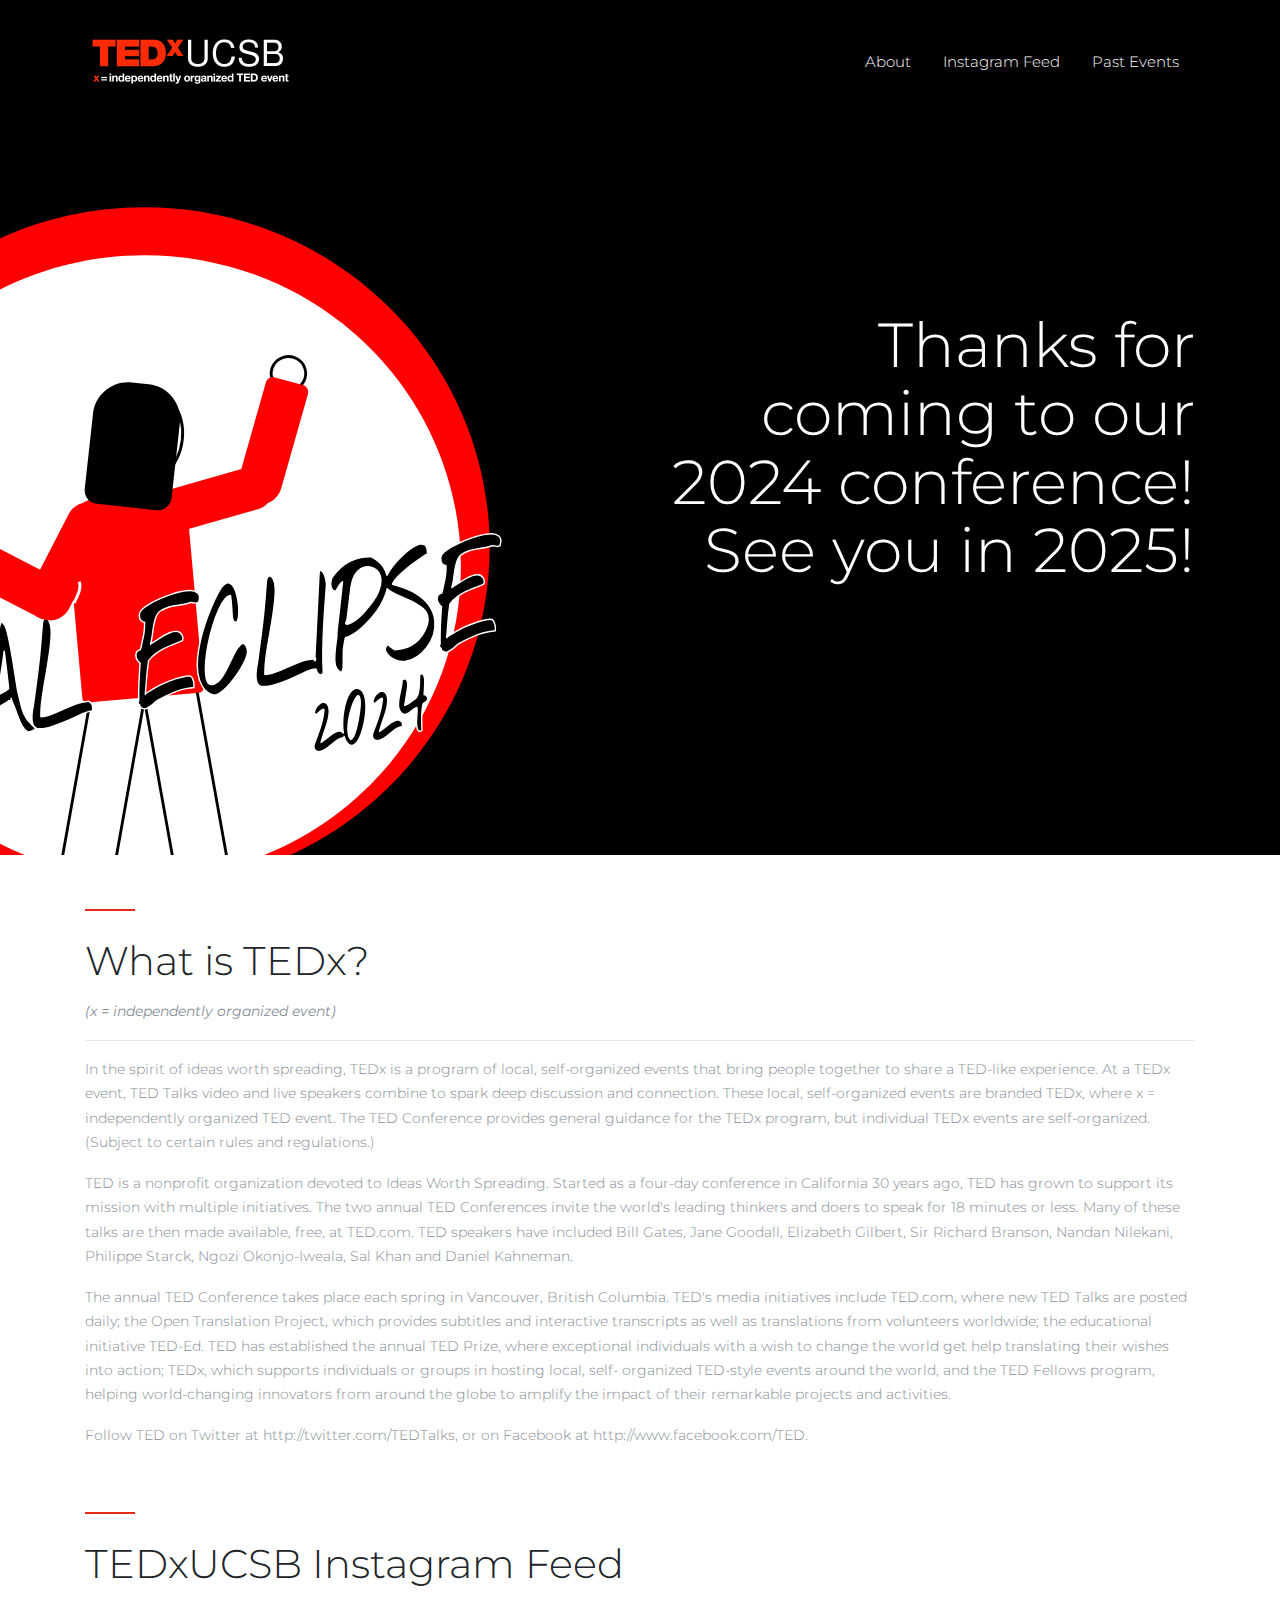
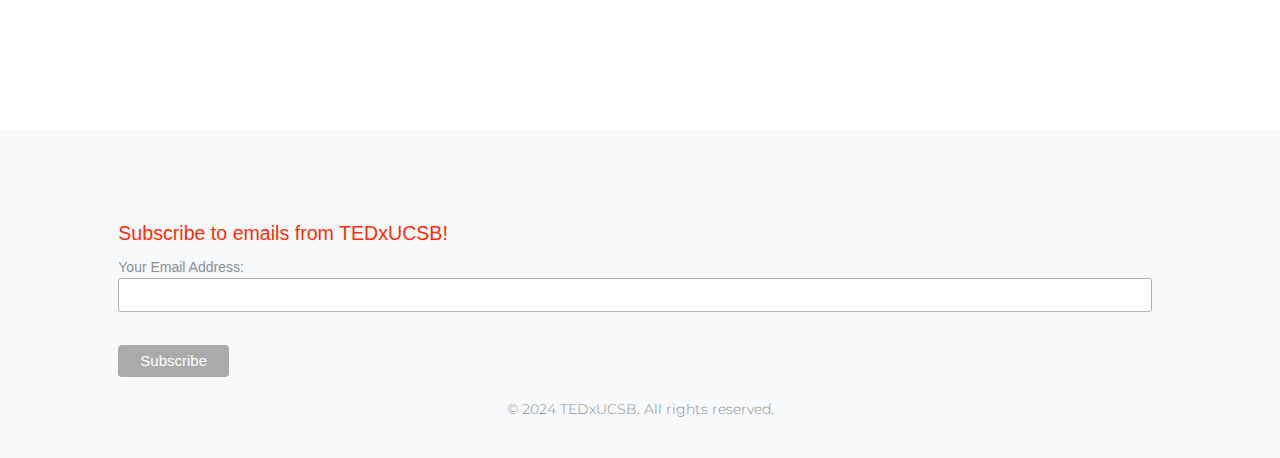
==== commit 255c3f0c: "Change banner message post-conference." ====
--- a/index.html
+++ b/index.html
@@ -66,7 +66,7 @@
       <div class="container">
         <div class="row align-items-center justify-content-end">
           <div class="col-md-6  order-md-1" style="text-align: right;">
-            <h1 class="heading mb-5"><br> Get ready for TOTAL ECLIPSE! Friday, April 26th, 2024 at 5:30 PM at Music LLCH</h1>
+            <h1 class="heading mb-5"><br> Thanks for coming to our 2024 conference! See you in 2025!</h1>
     
               
 <!--comment after sold out/event over-->
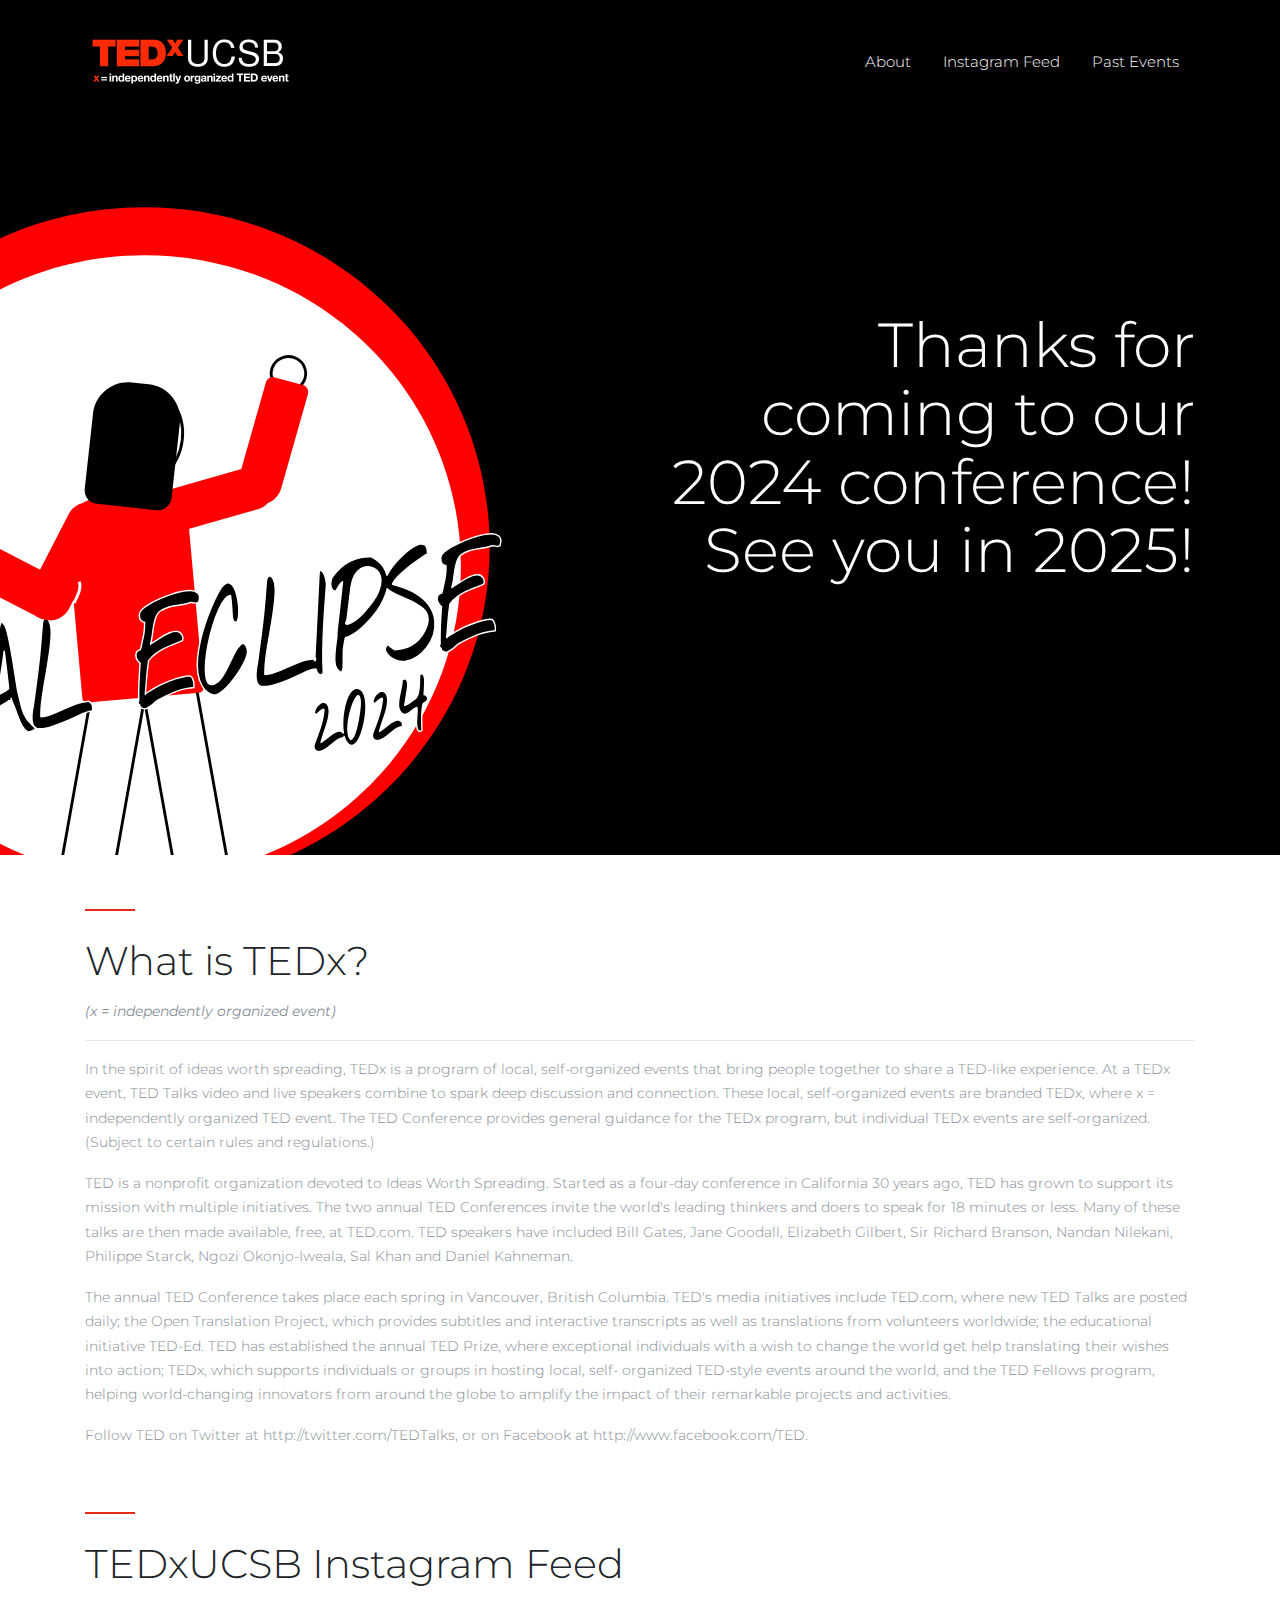
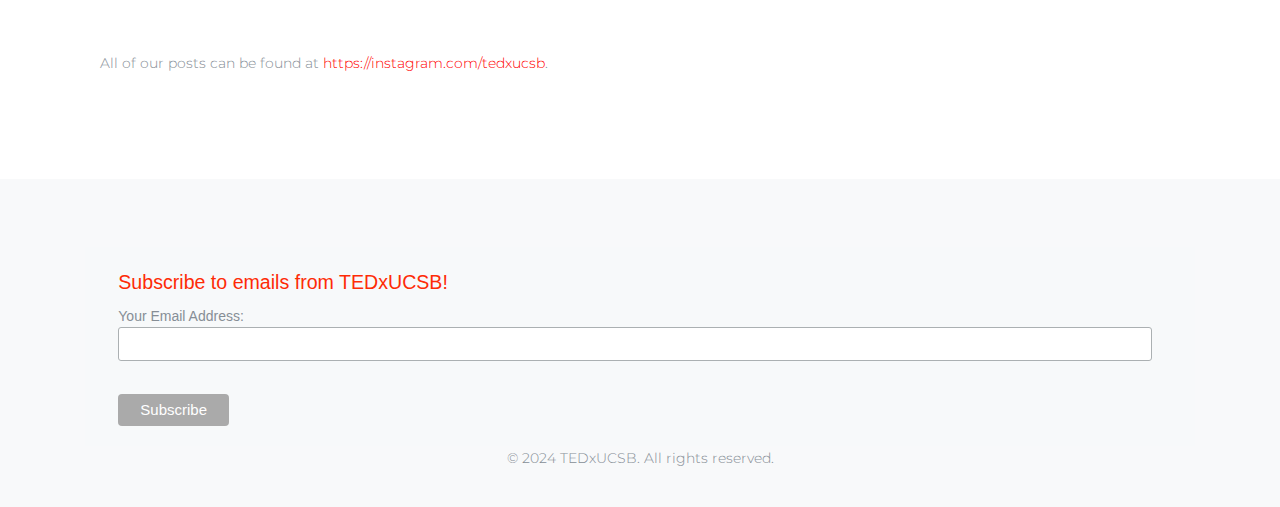
==== commit ccdf5705: "Add external link to Instagram account." ====
--- a/index.html
+++ b/index.html
@@ -337,6 +337,10 @@
       </div>        
           <script src="https://apps.elfsight.com/p/platform.js" defer></script>
 <div class="elfsight-app-1a1e67b3-bea6-4375-9e01-6b371b8d0bbd"></div>     
+
+<br><br>
+
+All of our posts can be found at <a href="https://instagram.com/tedxucsb" style="color: red;">https://instagram.com/tedxucsb</a>.
 
 
         
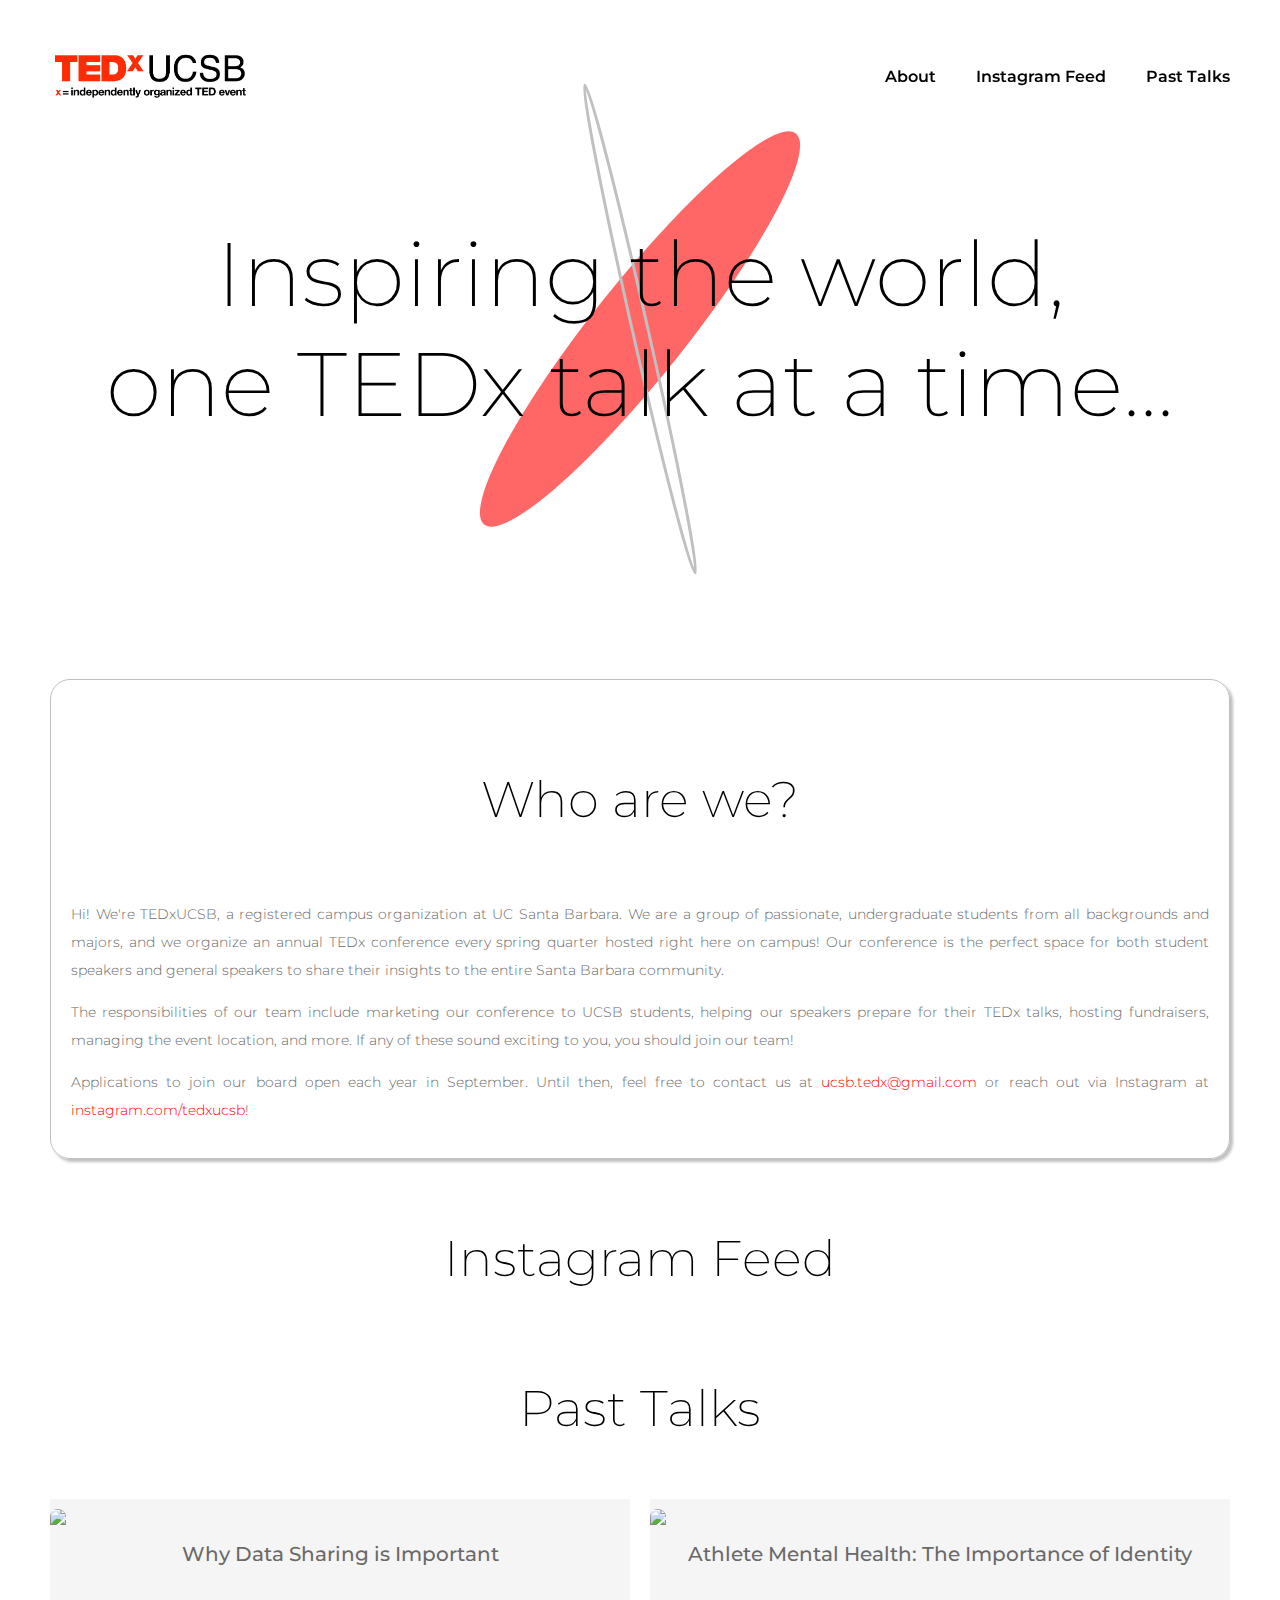
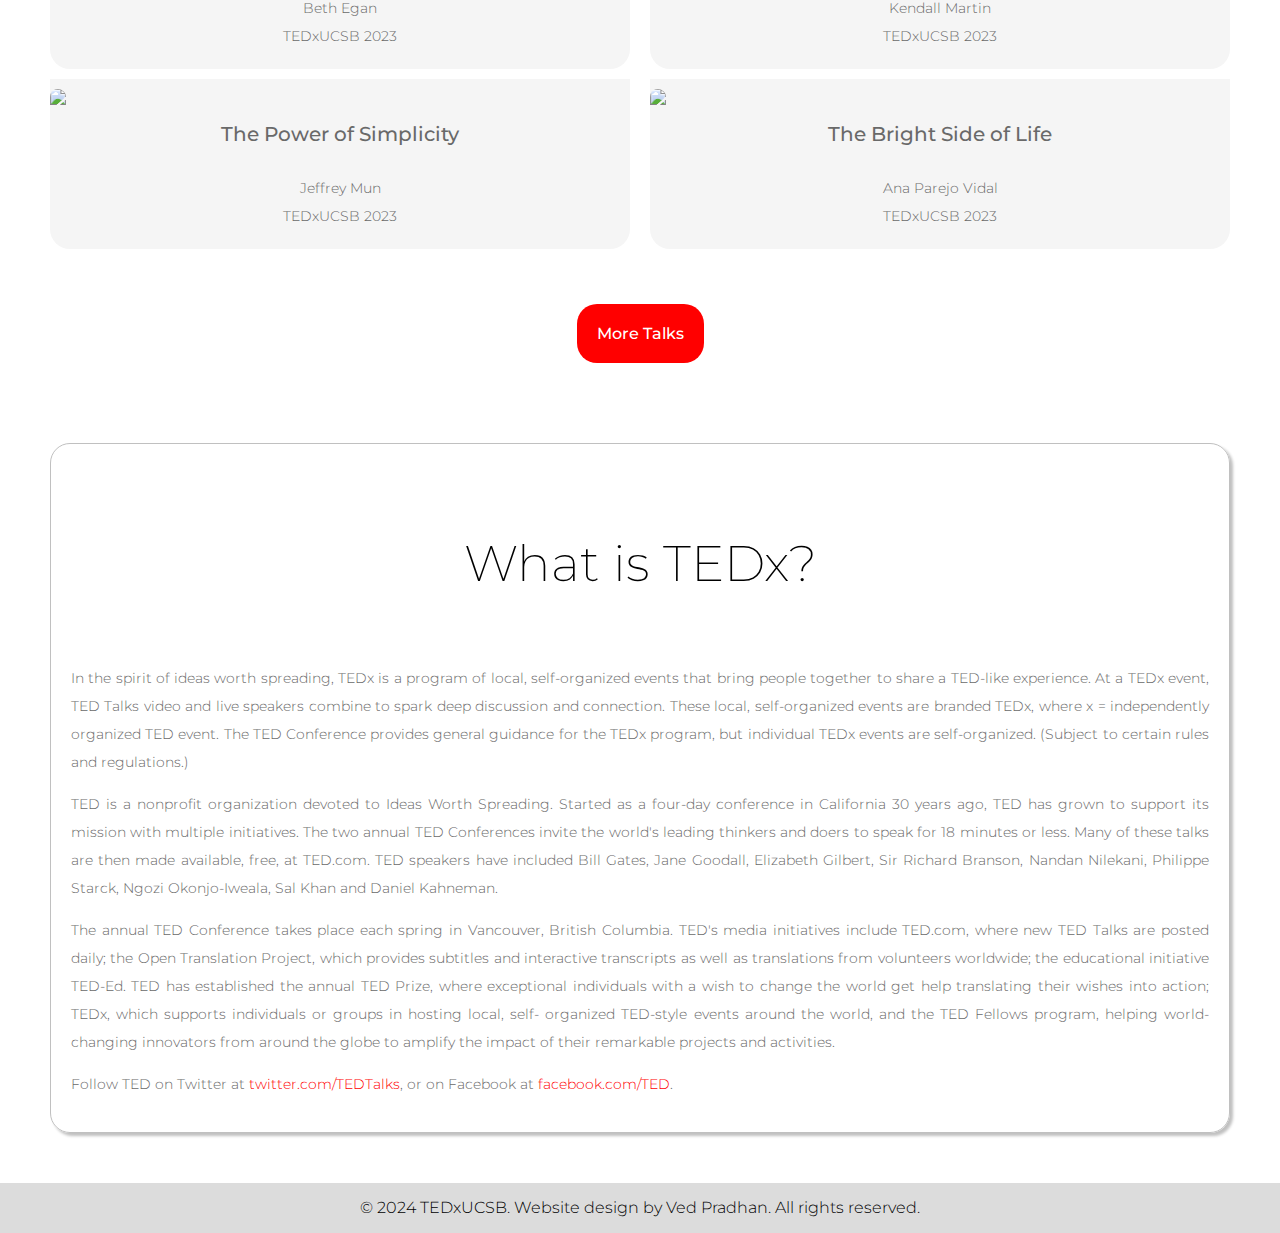
==== commit a2b13e77: "Officially switch to new version!" ====
--- a/index.html
+++ b/index.html
@@ -1,471 +1,275 @@
 <!DOCTYPE html>
-<!-- saved from url=(0014)about:internet -->
-<html lang="en"><head><meta http-equiv="Content-Type" content="text/html; charset=UTF-8">
-<!--        <meta name=”viewport” content=”width=device-width, initial-scale=1″>-->
-        <meta name="viewport" content="width=1040; user-scalable=no;">
-
-
-
-        
-    <title>TEDxUCSB 2024</title>
-        <meta name="description" content="Official TEDxUCSB Website">
-		<meta name="keywords" content="TED, TEDx, TEDxUCSB">
-    
-    <link href="./assets/css" rel="stylesheet">
-
-    <link href="https://fonts.googleapis.com/css?family=Crimson+Text|Montserrat" rel="stylesheet">
-    <link rel="icon" href="./assets/favicon.png">
-
-		<link rel="stylesheet" href="./assets/bootstrap.css">
-    <link rel="stylesheet" href="./assets/ionicons.min.css">
-    <link rel="stylesheet" href="./assets/flaticon.css">
-
-    <link rel="stylesheet" href="./assets/font-awesome.min.css">
-    
-    <link rel="stylesheet" href="./assets/slick.css">
-    <link rel="stylesheet" href="./assets/slick-theme.css">
-
-    <link rel="stylesheet" href="./assets/helpers.css">
-    <link rel="stylesheet" href="./assets/style.css">
-
-    <script src="./assets/jquery.min.js.download"></script>
-  
-  <style type="text/css">#mc_embed_signup input.mce_inline_error { border-color:#6B0505; } #mc_embed_signup div.mce_inline_error { margin: 0 0 1em 0; padding: 5px 10px; background-color:#6B0505; font-weight: bold; z-index: 1; color:#fff; }</style><style type="text/css">div.eapps-widget{position:relative}div.eapps-widget.eapps-widget-show-toolbar:before{position:absolute;content:"";display:block;bottom:0;top:0;left:0;right:0;pointer-events:none;border:1px solid transparent;transition:border .3s ease;z-index:1}.eapps-widget-toolbar{position:absolute;top:-32px;left:0;right:0;display:block;z-index:99999;padding-bottom:4px;transition:all .3s ease;pointer-events:none;opacity:0}.eapps-widget:hover .eapps-widget-toolbar{opacity:1;pointer-events:auto}.eapps-widget-toolbar a{text-decoration:none;box-shadow:none!important}.eapps-widget-toolbar-panel{border-radius:6px;background-color:#222;color:#fff;display:-ms-inline-flexbox;display:inline-flex;-ms-flex-align:center;align-items:center;top:0;position:relative;transition:all .3s ease;opacity:0;overflow:hidden;-webkit-backface-visibility:hidden;backface-visibility:hidden;box-shadow:0 0 0 1px hsla(0,0%,100%,.2);height:28px}.eapps-widget:hover .eapps-widget-toolbar-panel{opacity:1}.eapps-widget-toolbar-panel-wrapper{width:100%;position:relative}.eapps-widget-toolbar-panel-only-you{position:absolute;top:-24px;font-size:11px;line-height:14px;color:#9c9c9c;padding:5px 4px}.eapps-widget-toolbar-panel-logo{width:28px;height:28px;border-right:1px solid hsla(0,0%,100%,.2);display:-ms-flexbox;display:flex;-ms-flex-align:center;align-items:center;-ms-flex-pack:center;justify-content:center}.eapps-widget-toolbar-panel-logo svg{display:block;width:15px;height:15px;fill:#f93262}.eapps-widget-toolbar-panel-edit{font-size:12px;font-weight:400;line-height:14px;display:-ms-inline-flexbox;display:inline-flex;-ms-flex-align:center;align-items:center;padding:9px;border-right:1px solid hsla(0,0%,100%,.2);color:#fff;text-decoration:none}.eapps-widget-toolbar-panel-edit-icon{width:14px;height:14px;margin-right:8px}.eapps-widget-toolbar-panel-edit-icon svg{display:block;width:100%;height:100%;fill:#fff}.eapps-widget-toolbar-panel-views{display:-ms-inline-flexbox;display:inline-flex;-ms-flex-pack:center;justify-content:center;-ms-flex-align:center;align-items:center}.eapps-widget-toolbar-panel-views-label{font-size:12px;font-weight:400;line-height:14px;margin-left:8px}.eapps-widget-toolbar-panel-views-bar{display:-ms-inline-flexbox;display:inline-flex;width:70px;height:3px;border-radius:2px;margin-left:8px;background-color:hsla(0,0%,100%,.3)}.eapps-widget-toolbar-panel-views-bar-inner{border-radius:2px;background-color:#4ad504}.eapps-widget-toolbar-panel-views-green .eapps-widget-toolbar-panel-views-bar-inner{background-color:#4ad504}.eapps-widget-toolbar-panel-views-red .eapps-widget-toolbar-panel-views-bar-inner{background-color:#ff4734}.eapps-widget-toolbar-panel-views-orange .eapps-widget-toolbar-panel-views-bar-inner{background-color:#ffb400}.eapps-widget-toolbar-panel-views-percent{display:-ms-inline-flexbox;display:inline-flex;margin-left:8px;margin-right:8px;font-size:12px;font-weight:400;line-height:14px}.eapps-widget-toolbar-panel-views-get-more{padding:9px 16px;background-color:#f93262;color:#fff;font-size:12px;font-weight:400;border-radius:0 6px 6px 0}.eapps-widget-toolbar-panel-share{position:absolute;top:0;display:inline-block;margin-left:8px;width:83px;height:28px;padding-bottom:4px;box-sizing:content-box!important}.eapps-widget-toolbar-panel-share:hover .eapps-widget-toolbar-panel-share-block{opacity:1;pointer-events:all}.eapps-widget-toolbar-panel-share-button{padding:0 18px;height:28px;background-color:#1c91ff;color:#fff;font-size:12px;font-weight:400;border-radius:6px;position:absolute;top:0;display:-ms-flexbox;display:flex;-ms-flex-direction:row;flex-direction:row;cursor:default;-ms-flex-align:center;align-items:center}.eapps-widget-toolbar-panel-share-button svg{display:inline-block;margin-right:6px;fill:#fff;position:relative;top:-1px}.eapps-widget-toolbar-panel-share-block{position:absolute;background:#fff;border:1px solid hsla(0,0%,7%,.1);border-radius:10px;width:209px;top:32px;transform:translateX(-63px);opacity:0;pointer-events:none;transition:all .3s ease;box-shadow:0 4px 6px rgba(0,0,0,.05)}.eapps-widget-toolbar-panel-share-block:hover{opacity:1;pointer-events:all}.eapps-widget-toolbar-panel-share-block-text{color:#111;font-size:15px;font-weight:400;padding:12px 0;text-align:center}.eapps-widget-toolbar-panel-share-block-text-icon{padding-bottom:4px}.eapps-widget-toolbar-panel-share-block-actions{display:-ms-flexbox;display:flex;-ms-flex-direction:row;flex-direction:row;border-top:1px solid hsla(0,0%,7%,.1)}.eapps-widget-toolbar-panel-share-block-actions-item{width:33.333333%;display:-ms-flexbox;display:flex;-ms-flex-pack:center;justify-content:center;-ms-flex-align:center;align-items:center;height:39px;transition:all .3s ease;background-color:transparent}.eapps-widget-toolbar-panel-share-block-actions-item:hover{background-color:#fafafa}.eapps-widget-toolbar-panel-share-block-actions-item a{width:100%;height:100%;display:-ms-flexbox;display:flex;-ms-flex-pack:center;justify-content:center;-ms-flex-align:center;align-items:center}.eapps-widget-toolbar-panel-share-block-actions-item-icon{width:16px;height:16px;display:block}.eapps-widget-toolbar-panel-share-block-actions-item-facebook .eapps-widget-toolbar-panel-share-block-actions-item-icon{fill:#3c5a9b}.eapps-widget-toolbar-panel-share-block-actions-item-twitter .eapps-widget-toolbar-panel-share-block-actions-item-icon{fill:#1ab2e8}.eapps-widget-toolbar-panel-share-block-actions-item-google .eapps-widget-toolbar-panel-share-block-actions-item-icon{fill:#dd4b39}.eapps-widget-toolbar-panel-share-block-actions-item:not(:last-child){border-right:1px solid hsla(0,0%,7%,.1)}</style><link href="https://core.service.elfsight.com/" rel="preconnect" crossorigin=""><link href="https://static.elfsight.com/" rel="preconnect" crossorigin=""><link href="https://service-reviews-ultimate.elfsight.com/" rel="preconnect" crossorigin=""><link href="https://storage.elfsight.com/" rel="preconnect" crossorigin=""><script src="./assets/instashow.js.download" defer="defer" charset="UTF-8"></script><style>.eapps-widget{-webkit-font-smoothing:antialiased;animation:none;animation-delay:0;animation-direction:normal;animation-duration:0;animation-fill-mode:none;animation-iteration-count:1;animation-name:none;animation-play-state:running;animation-timing-function:ease;backface-visibility:visible;background:0;background-attachment:scroll;background-clip:border-box;background-color:transparent;background-image:none;background-origin:padding-box;background-position:0 0;background-position-x:0;background-position-y:0;background-repeat:repeat;background-size:auto auto;border:0;border-style:none;border-width:medium;border-color:inherit;border-bottom:0;border-bottom-color:inherit;border-bottom-left-radius:0;border-bottom-right-radius:0;border-bottom-style:none;border-bottom-width:medium;border-collapse:separate;border-image:none;border-left:0;border-left-color:inherit;border-left-style:none;border-left-width:medium;border-radius:0;border-right:0;border-right-color:inherit;border-right-style:none;border-right-width:medium;border-spacing:0;border-top:0;border-top-color:inherit;border-top-left-radius:0;border-top-right-radius:0;border-top-style:none;border-top-width:medium;bottom:auto;box-shadow:none;box-sizing:content-box;caption-side:top;clear:none;clip:auto;color:inherit;columns:auto;column-count:auto;column-fill:balance;column-gap:normal;column-rule:medium none currentColor;column-rule-color:currentColor;column-rule-style:none;column-rule-width:none;column-span:1;column-width:auto;content:normal;counter-increment:none;counter-reset:none;direction:ltr;empty-cells:show;float:none;font:normal;font-family:inherit;font-size:medium;font-style:normal;font-variant:normal;font-weight:normal;height:auto;hyphens:none;left:auto;letter-spacing:normal;line-height:normal;list-style:none;list-style-image:none;list-style-position:outside;list-style-type:disc;margin:0;margin-bottom:0;margin-left:0;margin-right:0;margin-top:0;opacity:1;orphans:0;outline:0;outline-color:invert;outline-style:none;outline-width:medium;overflow:visible;overflow-x:visible;overflow-y:visible;padding:0;padding-bottom:0;padding-left:0;padding-right:0;padding-top:0;page-break-after:auto;page-break-before:auto;page-break-inside:auto;perspective:none;perspective-origin:50% 50%;position:static;quotes:'\201C' '\201D' '\2018' '\2019';right:auto;tab-size:8;table-layout:auto;text-align:inherit;text-align-last:auto;text-decoration:none;text-decoration-color:inherit;text-decoration-line:none;text-decoration-style:solid;text-indent:0;text-shadow:none;text-transform:none;top:auto;transform:none;transform-style:flat;transition:none;transition-delay:0s;transition-duration:0s;transition-property:none;transition-timing-function:ease;unicode-bidi:normal;vertical-align:baseline;visibility:visible;white-space:normal;widows:0;width:auto;word-spacing:normal;z-index:auto}.eui-popover{opacity:0;visibility:hidden}.eui-popover-content{position:absolute;bottom:100%;right:0;padding-bottom:11px;width:192px;z-index:6}.eui-popover-content-inner{position:relative;background:#fff;border-radius:4px;box-shadow:0 4px 16px rgba(0,0,0,0.2)}.eui-popover-content-item{display:flex;align-items:center;color:#17191a;font-size:13px;font-weight:400;line-height:1;border-top:1px solid #e5e6e7;padding:12px 0;cursor:pointer;transition:all .2s ease;position:relative;text-align:left}.eui-popover-content-item:first-child{border:none}.eui-popover-content-item:hover{background:#fafafa;border-radius:4px}.eui-popover-content-item-icon{height:100%;width:12px;float:left;align-items:center;justify-content:center;display:inline-flex;margin-left:12px}.eui-popover-content-item-title{display:inline-block;margin-left:12px}.eui-popover-open{opacity:1;visibility:visible}.eui-popover-left .eui-popover-content-inner:before{right:40px;left:auto;margin-left:auto}.eui-extra-small .eui-popover-left .eui-popover-content-inner:before{right:10px}.eui-popover-bottom .eui-popover-content{top:100%;padding-top:11px}.eui-popover-bottom .eui-popover-content-inner:before{top:-5px}.eui-slider{position:relative;height:100%;user-select:none;overflow:hidden}.eui-slider-inner{z-index:1;position:relative;height:100%;display:flex;transition-property:transform}.eui-slider-inner-animating{will-change:transform}.eui-slider-slide{width:100%;height:100%;display:inline-block;overflow:hidden;flex-grow:1;flex-shrink:0}.eui-slider-arrow{opacity:0;visibility:hidden;pointer-events:none}.eui-slider-arrow-enabled{opacity:1;visibility:visible;pointer-events:all}.eui-slider-dots{display:flex;justify-content:center}.eui-slider-dots-inner{display:inline-flex}.eui-slider-dots-classic .eui-slider-dots-inner{overflow:hidden;width:80px}.eui-slider-dots-item{display:inline-block;position:relative;transition:.3s all ease-out;cursor:pointer}.eui-slider-dots-numbers .eui-slider-dots-item{padding:0 4px;transform:scale(.8);opacity:.6;font-weight:600}.eui-slider-dots-numbers .eui-slider-dots-item-active{transform:scale(1);opacity:1}.eui-slider-dots-numbers .eui-slider-dots-item:hover{transform:scale(1);opacity:1}.eui-slider-dots-classic .eui-slider-dots-item{background:#000;border-radius:50%;transform:scale(.33);opacity:.3;width:8px;min-width:8px;height:8px;margin:0 4px}.eui-slider-dots-classic .eui-slider-dots-item-active{transform:scale(1);opacity:1}.eui-slider-dots-classic .eui-slider-dots-item-active-next,.eui-slider-dots-classic .eui-slider-dots-item-active-prev{transform:scale(.66);opacity:.6}.eui-slider-dots-classic .eui-slider-dots-item-active-next-next,.eui-slider-dots-classic .eui-slider-dots-item-active-prev-next,.eui-slider-dots-classic .eui-slider-dots-item-active-next-prev,.eui-slider-dots-classic .eui-slider-dots-item-active-prev-prev{transform:scale(.33);opacity:.3}.eapps-instagram-feed-container div:empty{display:block}.instagram-feed{position:relative}.eapps-instagram-feed{font-size:14px;font-family:-apple-system,BlinkMacSystemFont,Roboto,Open Sans,Helvetica Neue,sans-serif;line-height:18px;font-weight:400;width:100%;max-height:100%;position:relative;box-sizing:border-box;min-width:150px;min-height:100px}.eapps-instagram-feed-has-error.eapps-instagram-feed-debug .eapps-instagram-feed-content{min-height:300px}.eapps-instagram-feed-has-error:not(.eapps-instagram-feed-debug){display:none}.eapps-instagram-feed-title{font-size:24px;font-weight:600;text-align:center;line-height:32px;padding:24px 10px}.eapps-instagram-feed-content{position:relative;width:100%}.eapps-instagram-feed-content-loader{color:rgba(0,0,0,0.2)}.eapps-instagram-feed-container{width:100%}.eapps-instagram-feed a{text-decoration:none;color:#000;margin:0}.eapps-instagram-feed a:hover{text-decoration:underline}.eui-popover-content{width:162px}.eui-popover-content-inner{position:relative;background:#2f353a;border-radius:4px;box-shadow:0 4px 16px rgba(0,0,0,0.2)}.eui-popover-content-inner:before{content:'';background:#2f353a;position:absolute;bottom:-5px;right:20px;width:10px;height:10px;transform:rotateZ(-45deg)}.eui-popover-content-item{color:#fff;border-top:1px solid #42474c;transition:all .2s ease}.eui-popover-content-item:hover{background:#42474c}.eui-popover-content-item-icon{height:100%;width:12px;float:left;align-items:center;justify-content:center;display:inline-flex;margin-left:12px}.eui-popover-content-item-icon img{width:100%;height:100%}.eui-popover-content-item-title{display:inline-block;margin-left:12px}.eapps-instagram-feed-loader{box-sizing:border-box;display:block;position:absolute;top:50%;left:50%;border-radius:50%;border-style:solid;border-top-color:transparent;animation:eapps-instagram-feed-loader 1s infinite linear;opacity:0;visibility:hidden;width:32px;height:32px;margin:-16px 0 0 -16px;border-width:2px;z-index:1}.eapps-instagram-feed-loader-visible{opacity:1;visibility:visible}@-moz-keyframes eapps-instagram-feed-loader{0%{transform:rotate(0deg)}100%{transform:rotate(360deg)}}@-webkit-keyframes eapps-instagram-feed-loader{0%{transform:rotate(0deg)}100%{transform:rotate(360deg)}}@-o-keyframes eapps-instagram-feed-loader{0%{transform:rotate(0deg)}100%{transform:rotate(360deg)}}@keyframes eapps-instagram-feed-loader{0%{transform:rotate(0deg)}100%{transform:rotate(360deg)}}.eapps-instagram-feed-error-container .eui-error{display:flex;flex-direction:column;justify-content:center;align-items:center;text-align:center;top:0;right:0;bottom:0;left:0;position:absolute;z-index:101;font-size:15px;font-weight:400;color:#7f8588;background:#fff;padding:0 20px}.eapps-instagram-feed-error-container .eui-error-item{margin:8px 0;text-align:center}.eapps-instagram-feed-error-container .eui-error-item:first-child{margin-top:0}.eapps-instagram-feed-error-container .eui-error-item:last-child{margin-bottom:0}.eapps-instagram-feed-data-status{position:fixed;bottom:20px;right:20px;padding:16px;border-radius:8px;background:#fff;box-shadow:0 4px 6px rgba(0,0,0,0.2);z-index:99999999;opacity:0;visibility:hidden;pointer-events:none;transition:all .2s ease;max-width:320px}.eapps-instagram-feed-data-status-visible{opacity:1;visibility:visible;pointer-events:all}.eapps-instagram-feed-data-status-item{display:flex}.eapps-instagram-feed-data-status-item + .eapps-instagram-feed-data-status-item{margin-top:12px}.eapps-instagram-feed-data-status-item-icon-container{position:relative;width:16px;height:16px}.eapps-instagram-feed-data-status-item-message{padding-left:12px}.eapps-instagram-feed-data-status-item-error-icon{opacity:0;visibility:hidden;fill:#ff4734;margin-top:2px}.eapps-instagram-feed-data-status-item-state-error .eapps-instagram-feed-data-status-item-error-icon{opacity:1;visibility:visible}.eapps-instagram-feed-data-status-item .eapps-instagram-feed-loader{width:16px;height:16px;margin:-8px 0 0 -8px}.eapps-instagram-feed-data-status-item-state-loading.eapps-instagram-feed-data-status-item .eapps-instagram-feed-loader{opacity:1;visibility:visible}.eapps-instagram-feed-header{background:#fff;padding:20px}.eapps-instagram-feed-header-inner{display:flex;flex-wrap:nowrap;justify-content:center;align-items:center;margin:0 auto;max-width:600px}.eapps-instagram-feed-header-small .eapps-instagram-feed-header-inner{flex-direction:column}.eapps-instagram-feed-header-user{display:flex;align-items:center}.eapps-instagram-feed-header-user-picture{display:block;width:40px;height:40px;border-radius:50%;box-shadow:0 0 0 2px #fff;box-sizing:border-box;transition:all .2s ease;margin:0 !important}.eapps-instagram-feed-header-user-picture:hover{opacity:.95}.eapps-instagram-feed-header-user-picture-wrapper{background:linear-gradient(40deg,#f99b4a 15%,#dd3071 50%,#c72e8d 85%);width:48px;height:48px;border-radius:50%;padding:4px;box-sizing:border-box;margin-right:12px}.eapps-instagram-feed-header-user-picture-wrapper > a{width:100%;height:100%;display:block;border-radius:50%}.eapps-instagram-feed-header-user-info-name{display:flex;align-items:center;font-size:16px;font-weight:bold;color:currentColor}.eapps-instagram-feed-header-user-info-verified-badge{display:block;margin-left:4px;width:12px;height:12px}.eapps-instagram-feed-header-user-info-verified-badge svg{display:block;width:12px;height:12px}.eapps-instagram-feed-header-user-info-caption{font-size:12px;opacity:.5}.eapps-instagram-feed-header-stats{display:flex}.eapps-instagram-feed-header-user + .eapps-instagram-feed-header-stats{margin-left:40px}.eapps-instagram-feed-header-small .eapps-instagram-feed-header-user + .eapps-instagram-feed-header-stats{margin-left:0;margin-top:12px}.eapps-instagram-feed-header-stats-item{text-align:center;margin-right:20px}.eapps-instagram-feed-header-stats-item:last-child{margin-right:0}.eapps-instagram-feed-header-stats-item-value{font-size:14px;font-weight:bold;color:currentColor}.eapps-instagram-feed-header-stats-item-label{font-size:12px;color:currentColor;opacity:.5}.eapps-instagram-feed-header-follow-button{display:flex;align-items:center;position:relative;height:32px;line-height:32px;border-radius:4px;overflow:hidden;padding:0 12px;border:none;background:#0095f6;color:#fff;text-align:center;outline:none;cursor:pointer;margin-left:40px;font-size:14px;transition:background .2s ease;text-decoration:none}.eapps-instagram-feed-header-user + .eapps-instagram-feed-header-follow-button-wrapper,.eapps-instagram-feed-header-stats + .eapps-instagram-feed-header-follow-button-wrapper{margin-left:40px}.eapps-instagram-feed-header-small .eapps-instagram-feed-header-user + .eapps-instagram-feed-header-follow-button-wrapper,.eapps-instagram-feed-header-small .eapps-instagram-feed-header-stats + .eapps-instagram-feed-header-follow-button-wrapper{margin-left:0;margin-top:12px}.eapps-instagram-feed-header-follow-button::after{content:'';position:absolute;top:0;right:0;bottom:0;left:0;background:currentColor;opacity:0;visibility:hidden;transition:all .2s ease}.eapps-instagram-feed-header-follow-button:hover{text-decoration:none}.eapps-instagram-feed-header-follow-button:hover::after{opacity:.1;visibility:visible}.eapps-instagram-feed-header-follow-button-icon{width:16px;height:16px;display:block;fill:currentColor;margin-right:8px}.eapps-instagram-feed-header-follow-button-label{color:currentColor}.eapps-instagram-feed-posts{width:100%}.eapps-instagram-feed-posts-container{width:100%}.eapps-instagram-feed-posts-inner{box-sizing:border-box;position:relative}.eapps-instagram-feed-posts-view{display:inline-flex;flex-direction:row;justify-content:flex-start;flex-wrap:wrap;box-sizing:border-box;width:100%;height:auto}.eapps-instagram-feed-posts-view.eui-slider-slide{display:inline-flex;width:100%;height:auto}.eapps-instagram-feed-posts-view-empty{height:1px !important}.eapps-instagram-feed-posts-slider{position:relative;height:auto;user-select:none;cursor:-webkit-grab;cursor:grab;width:100%}.eapps-instagram-feed-posts-slider-inner{z-index:1;position:relative;height:auto;display:flex;width:100%}.eapps-instagram-feed-posts-slider-inner-disable-click .eapps-instagram-feed-posts-item{pointer-events:none}.eapps-instagram-feed-posts-slider-item{width:100%;height:auto;display:inline-block;overflow:hidden;flex-grow:1;flex-shrink:0}.eapps-instagram-feed-posts-slider-nav{background:#000;position:absolute;top:50%;width:60px;height:60px;justify-content:center;align-items:center;border-radius:50%;z-index:1;cursor:pointer;opacity:.85;transition:all .2s;backface-visibility:hidden}.eapps-instagram-feed-posts-slider-nav-icon{width:12px;height:16px;fill:#fff;display:block;position:absolute;top:50%;transform:translateY(-50%)}.eapps-instagram-feed-posts-slider-nav:hover{opacity:1}.eapps-instagram-feed-posts-slider-nav-disabled{display:none}.eapps-instagram-feed-posts-slider-prev{left:0;transform:translate3d(-50%,-50%,0);box-shadow:2px 0 5px rgba(0,0,0,0.3)}.eapps-instagram-feed-posts-slider-prev .eapps-instagram-feed-posts-slider-nav-icon{right:12px}.eapps-instagram-feed-posts-slider-prev:active{transform:translate3d(-50%,-50%,0) scale(.9)}.eapps-instagram-feed-posts-slider-next{right:0;transform:translate(50%,-50%);box-shadow:-2px 0 5px rgba(0,0,0,0.3)}.eapps-instagram-feed-posts-slider-next .eapps-instagram-feed-posts-slider-nav-icon{left:12px}.eapps-instagram-feed-posts-slider-next:active{transform:translate3d(50%,-50%,0) scale(.9)}.eapps-instagram-feed-posts-grid .eapps-instagram-feed-posts-inner{display:flex;flex-direction:row;flex-wrap:wrap;justify-content:space-between}.eapps-instagram-feed-posts-grid .eapps-instagram-feed-posts-view:not(:first-child){padding-top:0 !important}.eapps-instagram-feed-posts-grid .eapps-instagram-feed-posts-item{display:flex;flex-direction:column;flex-grow:0}.eapps-instagram-feed-posts-grid-load-more{position:relative;width:228px;height:32px;line-height:32px;border-radius:4px;border:none;background:#3897f0;color:#fff;text-align:center;outline:none;cursor:pointer;margin:24px auto;font-size:14px;transition:opacity .5s ease,visibility .5s ease,background .2s ease;opacity:0;visibility:hidden}.eapps-instagram-feed-posts-grid-load-more:hover{background:#45a1f8}.eapps-instagram-feed-posts-grid-load-more-container{display:none}.eapps-instagram-feed-posts-grid-load-more-container.eapps-instagram-feed-posts-grid-load-more-enabled{display:block}.eapps-instagram-feed-posts-grid-load-more-visible{opacity:1;visibility:visible}.eapps-instagram-feed-posts-grid-load-more-loading .eapps-instagram-feed-posts-grid-load-more-text{opacity:0;visibility:hidden}.eapps-instagram-feed-posts-grid-load-more .eapps-instagram-feed-loader{width:12px;height:12px;margin:-7px 0 0 -7px}.eapps-instagram-feed-posts-grid-load-more-loading.eapps-instagram-feed-posts-grid-load-more .eapps-instagram-feed-loader{opacity:1;visibility:visible}.eapps-instagram-feed-posts-item{box-sizing:border-box;display:flex;flex-direction:column;position:relative;background:#fff;transition:opacity .2s ease,visibility .2s ease;opacity:0;visibility:hidden;overflow:hidden;flex-grow:0;flex-shrink:0}.eui-slider-slide-clone .eapps-instagram-feed-posts-item{opacity:1;visibility:visible}.eapps-instagram-feed-posts-item-visible.eapps-instagram-feed-posts-item-loaded{opacity:1;visibility:visible}.eapps-instagram-feed-posts-item a,.eapps-instagram-feed-posts-item a:hover{color:#003569}.eapps-instagram-feed-posts-item-header{display:flex;flex-direction:row;flex-wrap:nowrap;align-items:center;box-sizing:border-box;height:60px}.eapps-instagram-feed-posts-item-user{display:flex;flex-direction:row;flex-wrap:nowrap;align-items:center;padding:12px;box-sizing:border-box;overflow:hidden;text-overflow:ellipsis;white-space:nowrap}.eapps-instagram-feed-posts-item-user-image{display:block;width:28px;height:28px;border-radius:50%;box-shadow:0 0 0 2px #fff;box-sizing:border-box;transition:all .2s ease;margin:0 !important}.eapps-instagram-feed-posts-item-user-image:hover{opacity:.95}.eapps-instagram-feed-posts-item-user-image-wrapper{background:linear-gradient(40deg,#f99b4a 15%,#dd3071 50%,#c72e8d 85%);min-width:36px;height:36px;border-radius:50%;padding:4px;box-sizing:border-box;margin-right:12px}.eapps-instagram-feed-posts-item-user-image-wrapper > a{width:100%;height:100%;display:block;background:#fff;border-radius:50%}.eapps-instagram-feed-posts-item-user-name{display:block;overflow:hidden;text-overflow:ellipsis;white-space:nowrap;font-size:14px;font-weight:600}.eapps-instagram-feed-posts-item-user-name-wrapper{display:flex;flex-direction:column;overflow:hidden;white-space:nowrap;text-overflow:ellipsis}.eapps-instagram-feed-posts-item-date{text-transform:uppercase;font-size:10px;opacity:.6;overflow:hidden;white-space:nowrap;text-overflow:ellipsis}.eapps-instagram-feed-posts-item-instagram-link{display:block;width:24px;height:24px;margin-left:auto;padding:12px 12px 12px 0;box-sizing:content-box}.eapps-instagram-feed-posts-item-instagram-link > a{display:block}.eapps-instagram-feed-posts-item-instagram-link > a > svg{width:24px;height:24px;display:block;fill:currentColor}.eapps-instagram-feed-posts-item-media > a{display:block}.eapps-instagram-feed-posts-item-link{cursor:pointer}.eapps-instagram-feed-posts-item-link-disabled{cursor:default}.eapps-instagram-feed-posts-item-image{position:absolute !important;margin:0 !important;width:auto;top:50%;left:50%;transform:translate(-50%,-50%) !important}.eapps-instagram-feed-posts-item-image-portrait .eapps-instagram-feed-posts-item-image{width:100%}.eapps-instagram-feed-posts-item-image-landscape .eapps-instagram-feed-posts-item-image{height:100% !important;min-width:100%;max-width:inherit !important}.eapps-instagram-feed-posts-item-image-wrapper{padding-top:100%;position:relative;overflow:hidden;margin:-1px}.eapps-instagram-feed-posts-item-image-icon{display:none;position:absolute;z-index:2;top:.6em;right:.6em;width:24px;height:24px;transition:all .3s ease}.eapps-instagram-feed-posts-extra-small .eapps-instagram-feed-posts-item-image-icon{transform:scale(.6);transform-origin:top right}.eapps-instagram-feed-posts-item-image-icon svg{display:block;width:24px;height:24px;fill:rgba(255,255,255,0.8)}.eapps-instagram-feed-posts-item-type-video .eapps-instagram-feed-posts-item-image-icon-video{display:block}.eapps-instagram-feed-posts-item-type-carousel .eapps-instagram-feed-posts-item-image-icon-carousel{display:block}.eapps-instagram-feed-posts-item-counters a:hover{text-decoration:none}.eapps-instagram-feed-posts-item-likes-count,.eapps-instagram-feed-posts-item-comments-count{display:inline-flex;align-items:center}.eapps-instagram-feed-posts-item-likes-count-icon,.eapps-instagram-feed-posts-item-comments-count-icon{fill:currentColor;width:24px;height:24px}.eapps-instagram-feed-posts-item-likes-count-label,.eapps-instagram-feed-posts-item-comments-count-label{margin-left:6px;font-size:14px}.eapps-instagram-feed-posts-item-red-like{position:absolute;z-index:10;left:0;bottom:0;color:#fff;background:#ee4957;height:28px;padding:0 8px;display:flex;align-items:center;justify-content:center;font-size:12px;opacity:0;visibility:hidden;pointer-events:none;transition:opacity .2s ease,visibility .2s ease,bottom .2s ease}.eui-slider-slide-clone .eapps-instagram-feed-posts-item-red-like{display:none}.eapps-instagram-feed-posts-item-red-like-visible{opacity:1;visibility:visible;pointer-events:all}.eapps-instagram-feed-posts-item-red-like-icon{height:12px;width:12px;display:inline-block;fill:#fff}.eapps-instagram-feed-posts-item-red-like-count{margin-left:4px}.eapps-instagram-feed-posts-item-red-like-label{margin-left:8px}.eapps-instagram-feed-posts-small .eapps-instagram-feed-posts-item-red-like-label,.eapps-instagram-feed-posts-extra-small .eapps-instagram-feed-posts-item-red-like-label{display:none}.eapps-instagram-feed-posts-item-share{position:relative;display:inline-flex;align-items:center;cursor:pointer}.eapps-instagram-feed-posts-item-share-icon{fill:currentColor}.eapps-instagram-feed-posts-item-share-label{margin-left:6px;font-size:14px}.eapps-instagram-feed-posts-item-content .eui-item-text-see-more{color:inherit;transition:all .2s ease}.eapps-instagram-feed-posts-item-content .eui-item-text-see-more:hover{opacity:1}.eapps-instagram-feed-posts-item-template-tile{user-select:none}.eapps-instagram-feed-posts-item-template-tile .eapps-instagram-feed-posts-item-link{width:100%;box-sizing:border-box;display:flex}.eapps-instagram-feed-posts-item-template-tile .eapps-instagram-feed-posts-item-overlay{position:absolute;z-index:2;top:-1px;right:-1px;bottom:-1px;left:-1px;opacity:0;visibility:hidden;pointer-events:none;transition:opacity .3s,visibility .3s;text-align:center;box-sizing:border-box;color:#fff;background:rgba(0,0,0,0.8);display:flex;align-items:center}@media all and (-ms-high-contrast:none),(-ms-high-contrast:active){.eapps-instagram-feed-posts-item-template-tile .eapps-instagram-feed-posts-item-overlay{transition:none}}.eapps-instagram-feed-posts-item-template-tile .eapps-instagram-feed-posts-item-overlay-hover,.eapps-instagram-feed-posts-item-with-data:hover.eapps-instagram-feed-posts-item-template-tile .eapps-instagram-feed-posts-item-overlay{opacity:1;visibility:visible;pointer-events:all;padding-top:0}.eapps-instagram-feed-posts-item-template-tile .eapps-instagram-feed-posts-item-content{transform:translateY(10%);width:80%;max-height:80%;margin:0 auto;position:relative;transition:.3s all ease}.eapps-instagram-feed-posts-item-with-data:hover.eapps-instagram-feed-posts-item-template-tile .eapps-instagram-feed-posts-item-content{transform:translateY(0)}.eapps-instagram-feed-posts-extra-small .eapps-instagram-feed-posts-item-template-tile .eapps-instagram-feed-posts-item-content,.eapps-instagram-feed-posts-small .eapps-instagram-feed-posts-item-template-tile .eapps-instagram-feed-posts-item-content{transform:translateY(0)}.eapps-instagram-feed-posts-item-template-tile .eapps-instagram-feed-posts-item-content-cropped::after{content:'···';display:block;line-height:1;font-size:18px}.eapps-instagram-feed-posts-small .eapps-instagram-feed-posts-item-template-tile .eapps-instagram-feed-posts-item-content-cropped::after{line-height:.5}.eapps-instagram-feed-posts-extra-small .eapps-instagram-feed-posts-item-template-tile .eapps-instagram-feed-posts-item-content-cropped::after{display:none}.eapps-instagram-feed-posts-item-template-tile .eapps-instagram-feed-posts-item-media{width:100%}.eapps-instagram-feed-posts-item-template-tile .eapps-instagram-feed-posts-item-image{transition:transform .3s ease,filter .3s;left:50%;transform:scale(1) translate(-50%,-50%);transform-origin:0 0;backface-visibility:hidden}@media all and (-ms-high-contrast:none),(-ms-high-contrast:active){.eapps-instagram-feed-posts-item-template-tile .eapps-instagram-feed-posts-item-image{transition:none}}.eapps-instagram-feed-posts-item-with-data:hover.eapps-instagram-feed-posts-item-template-tile .eapps-instagram-feed-posts-item-image{transform:scale(1.1) translate(-50%,-50%);transform-origin:0 0;filter:grayscale(1)}@media all and (-ms-high-contrast:none),(-ms-high-contrast:active){.eapps-instagram-feed-posts-item-with-data:hover.eapps-instagram-feed-posts-item-template-tile .eapps-instagram-feed-posts-item-image{transform:scale(1.05) translate(-50%,-50%)}}.eapps-instagram-feed-posts-item-with-data:hover.eapps-instagram-feed-posts-item-template-tile .eapps-instagram-feed-posts-item-image-icon{opacity:0}.eapps-instagram-feed-posts-item-template-tile .eapps-instagram-feed-posts-item-likes-count,.eapps-instagram-feed-posts-item-template-tile .eapps-instagram-feed-posts-item-comments-count{min-width:70px;justify-content:center}.eapps-instagram-feed-posts-item-template-tile .eapps-instagram-feed-posts-item-likes-count-label,.eapps-instagram-feed-posts-item-template-tile .eapps-instagram-feed-posts-item-comments-count-label{font-size:16px}.eapps-instagram-feed-posts-small .eapps-instagram-feed-posts-item-template-tile .eapps-instagram-feed-posts-item-likes-count-label,.eapps-instagram-feed-posts-small .eapps-instagram-feed-posts-item-template-tile .eapps-instagram-feed-posts-item-comments-count-label{font-size:15px}.eapps-instagram-feed-posts-extra-small .eapps-instagram-feed-posts-item-template-tile .eapps-instagram-feed-posts-item-likes-count-label,.eapps-instagram-feed-posts-extra-small .eapps-instagram-feed-posts-item-template-tile .eapps-instagram-feed-posts-item-comments-count-label{font-size:12px}.eapps-instagram-feed-posts-item-template-tile .eapps-instagram-feed-posts-item-likes-count-icon,.eapps-instagram-feed-posts-item-template-tile .eapps-instagram-feed-posts-item-comments-count-icon{width:24px;height:24px}.eapps-instagram-feed-posts-small .eapps-instagram-feed-posts-item-template-tile .eapps-instagram-feed-posts-item-likes-count-icon,.eapps-instagram-feed-posts-small .eapps-instagram-feed-posts-item-template-tile .eapps-instagram-feed-posts-item-comments-count-icon{width:20px;height:20px}.eapps-instagram-feed-posts-extra-small .eapps-instagram-feed-posts-item-template-tile .eapps-instagram-feed-posts-item-likes-count-icon,.eapps-instagram-feed-posts-extra-small .eapps-instagram-feed-posts-item-template-tile .eapps-instagram-feed-posts-item-comments-count-icon{width:16px;height:16px}.eapps-instagram-feed-posts-extra-small .eapps-instagram-feed-posts-item-template-tile .eapps-instagram-feed-posts-item-likes-count,.eapps-instagram-feed-posts-extra-small .eapps-instagram-feed-posts-item-template-tile .eapps-instagram-feed-posts-item-comments-count{display:flex;margin:8px 0}.eapps-instagram-feed-posts-item-template-tile .eapps-instagram-feed-posts-item-likes-count + .eapps-instagram-feed-posts-item-comments-count{margin-left:20px}.eapps-instagram-feed-posts-extra-small .eapps-instagram-feed-posts-item-template-tile .eapps-instagram-feed-posts-item-likes-count + .eapps-instagram-feed-posts-item-comments-count,.eapps-instagram-feed-posts-small .eapps-instagram-feed-posts-item-template-tile .eapps-instagram-feed-posts-item-likes-count + .eapps-instagram-feed-posts-item-comments-count{margin-left:0}.eapps-instagram-feed-posts-item-template-tile .eapps-instagram-feed-posts-item-text{font-size:14px;line-height:21px;display:inline-block;overflow:hidden;margin-top:12%;text-align:center;max-height:84px;width:100%}.eapps-instagram-feed-posts-small .eapps-instagram-feed-posts-item-template-tile .eapps-instagram-feed-posts-item-text{font-size:13px;line-height:18px;max-height:56px;margin-top:6%}.eapps-instagram-feed-posts-extra-small .eapps-instagram-feed-posts-item-template-tile .eapps-instagram-feed-posts-item-text{display:none}.eapps-instagram-feed-posts-item-template-tile .eapps-instagram-feed-posts-item-text-clone{opacity:0;visibility:hidden;position:absolute;left:0;right:0;max-height:none}.eapps-instagram-feed-posts-extra-small .eapps-instagram-feed-posts-item-template-tile .eapps-instagram-feed-posts-item-text-clone,.eapps-instagram-feed-posts-small .eapps-instagram-feed-posts-item-template-tile .eapps-instagram-feed-posts-item-text-clone{max-height:none}.eapps-instagram-feed-posts-item-template-tile .eapps-instagram-feed-posts-item-red-like{bottom:-10px}.eapps-instagram-feed-posts-item-template-tile .eapps-instagram-feed-posts-item-red-like-visible{bottom:0;right:0}.eapps-instagram-feed-posts-item-template-classic{border:1px solid rgba(0,0,0,0.1)}.eapps-instagram-feed-posts-small .eapps-instagram-feed-posts-item-template-classic .eapps-instagram-feed-posts-item-instagram-link,.eapps-instagram-feed-posts-extra-small .eapps-instagram-feed-posts-item-template-classic .eapps-instagram-feed-posts-item-instagram-link{display:none}.eapps-instagram-feed-posts-item-template-classic .eapps-instagram-feed-posts-item-meta{display:flex;flex-direction:row;align-items:baseline;padding:12px;line-height:1;position:relative}.eapps-instagram-feed-posts-item-template-classic .eapps-instagram-feed-posts-item-meta + .eapps-instagram-feed-posts-item-content{margin-top:0}.eapps-instagram-feed-posts-item-template-classic .eapps-instagram-feed-posts-item-counters{display:flex;align-items:center}.eapps-instagram-feed-posts-item-template-classic .eapps-instagram-feed-posts-item-likes-count,.eapps-instagram-feed-posts-item-template-classic .eapps-instagram-feed-posts-item-comments-count{margin-right:12px}.eapps-instagram-feed-posts-item-template-classic .eapps-instagram-feed-posts-item-likes-count-icon,.eapps-instagram-feed-posts-item-template-classic .eapps-instagram-feed-posts-item-comments-count-icon{width:24px;height:24px}.eapps-instagram-feed-posts-small .eapps-instagram-feed-posts-item-template-classic .eapps-instagram-feed-posts-item-likes-count-label,.eapps-instagram-feed-posts-small .eapps-instagram-feed-posts-item-template-classic .eapps-instagram-feed-posts-item-comments-count-label,.eapps-instagram-feed-posts-extra-small .eapps-instagram-feed-posts-item-template-classic .eapps-instagram-feed-posts-item-likes-count-label,.eapps-instagram-feed-posts-extra-small .eapps-instagram-feed-posts-item-template-classic .eapps-instagram-feed-posts-item-comments-count-label{font-size:13px}.eapps-instagram-feed-posts-small .eapps-instagram-feed-posts-item-template-classic .eapps-instagram-feed-posts-item-likes-count-icon,.eapps-instagram-feed-posts-small .eapps-instagram-feed-posts-item-template-classic .eapps-instagram-feed-posts-item-comments-count-icon,.eapps-instagram-feed-posts-extra-small .eapps-instagram-feed-posts-item-template-classic .eapps-instagram-feed-posts-item-likes-count-icon,.eapps-instagram-feed-posts-extra-small .eapps-instagram-feed-posts-item-template-classic .eapps-instagram-feed-posts-item-comments-count-icon{width:20px;height:20px}.eapps-instagram-feed-posts-small .eapps-instagram-feed-posts-item-template-classic .eapps-instagram-feed-posts-item-share,.eapps-instagram-feed-posts-extra-small .eapps-instagram-feed-posts-item-template-classic .eapps-instagram-feed-posts-item-share{display:none}.eapps-instagram-feed-posts-item-template-classic .eapps-instagram-feed-posts-item-text{font-size:14px;display:inline-block;overflow:hidden;max-height:90px;width:100%}.eapps-instagram-feed-posts-small .eapps-instagram-feed-posts-item-template-classic .eapps-instagram-feed-posts-item-text{font-size:14px;line-height:18px;max-height:72px}.eapps-instagram-feed-posts-item-template-classic .eapps-instagram-feed-posts-item-text-clone{opacity:0;visibility:hidden;position:absolute;left:0;right:0;max-height:none;top:0}.eapps-instagram-feed-posts-small .eapps-instagram-feed-posts-item-template-classic .eapps-instagram-feed-posts-item-text-clone{max-height:none}.eapps-instagram-feed-posts-item-template-classic .eapps-instagram-feed-posts-item-red-like{top:-32px;left:6px;border-radius:6px}.eapps-instagram-feed-posts-small .eapps-instagram-feed-posts-item-template-classic .eapps-instagram-feed-posts-item-red-like,.eapps-instagram-feed-posts-extra-small .eapps-instagram-feed-posts-item-template-classic .eapps-instagram-feed-posts-item-red-like{width:40px;left:4px}.eapps-instagram-feed-posts-small .eapps-instagram-feed-posts-item-template-classic .eapps-instagram-feed-posts-item-red-like:after,.eapps-instagram-feed-posts-extra-small .eapps-instagram-feed-posts-item-template-classic .eapps-instagram-feed-posts-item-red-like:after{bottom:-42px}.eapps-instagram-feed-posts-small .eapps-instagram-feed-posts-item-template-classic .eapps-instagram-feed-posts-item-red-like-label,.eapps-instagram-feed-posts-extra-small .eapps-instagram-feed-posts-item-template-classic .eapps-instagram-feed-posts-item-red-like-label{display:none}.eapps-instagram-feed-posts-item-template-classic .eapps-instagram-feed-posts-item-red-like:before{content:'';position:absolute;bottom:-6px;left:12px;background:#ee4957;transform:rotateZ(-45deg);width:12px;height:12px}.eapps-instagram-feed-posts-item-template-classic .eapps-instagram-feed-posts-item-red-like:after{content:'';position:absolute;bottom:-45px;left:16px;background:#ee4957;width:4px;height:4px;border-radius:50%}.eapps-instagram-feed-posts-item-template-classic .eapps-instagram-feed-posts-item-share{margin-left:auto}.eapps-instagram-feed-posts-item-template-classic .eapps-instagram-feed-posts-item-content{margin:12px;position:relative}.eapps-instagram-feed-posts-item-template-classic .eapps-instagram-feed-posts-item-content-cropped{text-decoration:none !important}.eapps-instagram-feed-posts-item-template-classic .eapps-instagram-feed-posts-item-content-cropped:after{content:'...';line-height:1;font-weight:600;opacity:.6;margin-top:-4px;display:block;text-decoration:none !important}.eapps-widget.eapps-instagram-feed-popup{position:fixed;z-index:999999;top:0;right:0;bottom:0;left:0;opacity:0;visibility:hidden;pointer-events:none;box-sizing:border-box;background:rgba(0,0,0,0.8)}.eapps-widget.eapps-instagram-feed-popup-visible{pointer-events:all;opacity:1;visibility:visible}.eapps-instagram-feed-popup-wrapper{position:fixed;top:0;right:0;bottom:0;left:0;overflow-x:hidden;overflow-y:auto;-webkit-overflow-scrolling:touch}@media only screen and (max-width:767px){.eapps-instagram-feed-popup-wrapper{top:56px}}@media only screen and (max-width:639px){.eapps-instagram-feed-popup-wrapper{top:48px}}.eapps-instagram-feed-popup-inner{width:100%;padding-bottom:100vh;max-width:640px;margin:0 auto;position:relative;z-index:3}.eapps-instagram-feed-popup-close{position:fixed;top:20px;left:50%;width:32px;height:32px;margin-left:332px;cursor:pointer;z-index:11;opacity:.7;transform:rotate(45deg);transition:all .25s ease}@media only screen and (max-width:767px){.eapps-instagram-feed-popup-close{opacity:1;left:12px;top:14px;margin:0}}@media only screen and (max-width:639px){.eapps-instagram-feed-popup-close{top:8px}}.eapps-instagram-feed-popup-close:hover{opacity:1}.eapps-instagram-feed-popup-close::before,.eapps-instagram-feed-popup-close::after{content:'';display:block;position:absolute;top:50%;left:50%;border-radius:10px;background:#fff;transition:all .25s ease}@media only screen and (max-width:767px){.eapps-instagram-feed-popup-close::before,.eapps-instagram-feed-popup-close::after{background:#000}}.eapps-instagram-feed-popup-close::before{width:24px;height:2px;margin:-1px 0 0 -12px}.eapps-instagram-feed-popup-close::after{width:2px;height:24px;margin:-12px 0 0 -1px}.eapps-instagram-feed-popup-close:active{transform:rotate(45deg) scale(.85)}.eapps-instagram-feed-popup-mobile-panel{background:#f8f8f8;border-bottom:1px solid #f1f1f1;display:none;height:56px;position:fixed;z-index:10;top:0;right:0;left:0;align-items:center;box-sizing:border-box;padding:0 12px}@media only screen and (max-width:767px){.eapps-instagram-feed-popup-mobile-panel{display:flex}}@media only screen and (max-width:639px){.eapps-instagram-feed-popup-mobile-panel{height:48px}}.eapps-instagram-feed-popup-mobile-panel-title{display:block;width:100%;text-align:center;color:#000;font-size:16px;font-weight:600;white-space:nowrap;overflow:hidden;text-overflow:ellipsis;padding:0 40px}.eapps-instagram-feed-popup-scroll-indicator{display:block;position:fixed;top:50%;left:50%;margin-top:-26px;margin-left:332px;text-align:center;z-index:11;opacity:0;visibility:hidden;transition:all .6s ease}.eapps-instagram-feed-popup-scroll-indicator-visible{opacity:1;visibility:visible}@media only screen and (max-width:767px){.eapps-instagram-feed-popup-scroll-indicator{display:none}}.eapps-instagram-feed-popup-scroll-indicator-mouse{position:relative;display:block;width:32px;height:52px;margin:0 auto 4px;box-sizing:border-box;border:2px solid #fff;border-radius:23px;opacity:.5}.eapps-instagram-feed-popup-scroll-indicator-mouse-wheel{position:absolute;display:block;top:12px;left:50%;width:4px;height:4px;margin-left:-2px;background:#fff;border-radius:50%;animation:eapps-instagram-feed-popup-scroll-indicator 1.5s cubic-bezier(.32,0,.6,1.01) infinite}.eapps-instagram-feed-popup-scroll-indicator-label{display:inline-block;line-height:18px;font-size:13px;font-weight:normal;color:#fff}@-moz-keyframes eapps-instagram-feed-popup-scroll-indicator{0%{opacity:1;transform:scale(1) translateY(0)}90%{opacity:0;transform:scale(.7) translateY(32px)}95%{opacity:0;transform:scale(1) translateY(0)}100%{opacity:1;transform:scale(1) translateY(0)}}@-webkit-keyframes eapps-instagram-feed-popup-scroll-indicator{0%{opacity:1;transform:scale(1) translateY(0)}90%{opacity:0;transform:scale(.7) translateY(32px)}95%{opacity:0;transform:scale(1) translateY(0)}100%{opacity:1;transform:scale(1) translateY(0)}}@-o-keyframes eapps-instagram-feed-popup-scroll-indicator{0%{opacity:1;transform:scale(1) translateY(0)}90%{opacity:0;transform:scale(.7) translateY(32px)}95%{opacity:0;transform:scale(1) translateY(0)}100%{opacity:1;transform:scale(1) translateY(0)}}@keyframes eapps-instagram-feed-popup-scroll-indicator{0%{opacity:1;transform:scale(1) translateY(0)}90%{opacity:0;transform:scale(.7) translateY(32px)}95%{opacity:0;transform:scale(1) translateY(0)}100%{opacity:1;transform:scale(1) translateY(0)}}.eapps-instagram-feed-popup-item{color:#000;background:#fff;width:100%;min-height:300px;overflow:hidden;position:relative;border-bottom:1px solid rgba(0,0,0,0.05)}@media only screen and (max-width:679px){.eapps-instagram-feed-popup-item{min-height:240px}}@media only screen and (max-width:479px){.eapps-instagram-feed-popup-item{min-height:160px}}.eapps-instagram-feed-popup-item:first-child{margin-top:0}.eapps-instagram-feed-popup-item-inner{opacity:0;visibility:hidden}.eapps-instagram-feed-popup-item-loaded .eapps-instagram-feed-popup-item-inner{opacity:1;visibility:visible}.eapps-instagram-feed-popup-item .eapps-instagram-feed-loader{color:rgba(0,0,0,0.2);opacity:1;visibility:visible;width:48px;height:48px;margin:-24px 0 0 -24px;border-width:4px}.eapps-instagram-feed-popup-item-loaded.eapps-instagram-feed-popup-item .eapps-instagram-feed-loader{display:none}.eapps-instagram-feed-popup-item-header{position:relative;display:flex;flex-direction:row;flex-wrap:nowrap;align-items:center}.eapps-instagram-feed-popup-item .eapps-instagram-feed-posts-item-user-location{font-size:12px;display:block;overflow:hidden;text-overflow:ellipsis;white-space:nowrap}.eapps-instagram-feed-popup-item .eapps-instagram-feed-posts-item-user-actions{display:flex;align-items:center;margin-left:auto}.eapps-instagram-feed-popup-item .eapps-instagram-feed-posts-item-user-follow-link{margin-left:auto;font-size:14px;font-weight:600;padding:0 12px}@media only screen and (max-width:319px){.eapps-instagram-feed-popup-item .eapps-instagram-feed-posts-item-user-follow-link{display:none}}.eapps-instagram-feed-popup-item .eapps-instagram-feed-posts-item-user-follow-link a,.eapps-instagram-feed-popup-item .eapps-instagram-feed-posts-item-user-follow-link a:hover{color:#3897f0}.eapps-instagram-feed-popup-item .eapps-instagram-feed-posts-item-instagram-link{margin-left:12px}@media only screen and (max-width:319px){.eapps-instagram-feed-popup-item .eapps-instagram-feed-posts-item-instagram-link{margin-left:0}}.eapps-instagram-feed-popup-item .eapps-instagram-feed-posts-item-instagram-link-fixed{position:absolute;top:12px;right:12px;margin:0;padding:0;z-index:2}.eapps-instagram-feed-popup-item .eapps-instagram-feed-posts-item-instagram-link-fixed svg{color:#fff !important}.eapps-instagram-feed-popup-item-cta-button{display:block;position:relative;padding:12px;font-weight:600;transition:all .2s ease}a.eapps-instagram-feed-popup-item-cta-button{color:#3897f0;text-decoration:none;transition:all .2s ease}a.eapps-instagram-feed-popup-item-cta-button:hover{color:#3897f0;text-decoration:none;opacity:.9}.eapps-instagram-feed-popup-item-cta-button::after{content:'';display:block;position:absolute;right:12px;bottom:-1px;left:12px;background:#f1f1f1;height:1px}.eapps-instagram-feed-popup-item-cta-button-icon{display:block;width:6px;height:10px;position:absolute;top:50%;right:12px;margin-top:-5px;fill:currentColor}.eapps-instagram-feed-popup-item-cta-highlighted .eapps-instagram-feed-popup-item-cta-button{background:#3897f0;color:#fff}.eapps-instagram-feed-popup-item-cta-highlighted .eapps-instagram-feed-popup-item-cta-button::after{display:none}.eapps-instagram-feed-popup-item-cta-highlighted .eapps-instagram-feed-popup-item-cta-button:hover{background:#45a1f8;color:#fff}.eapps-instagram-feed-popup-item-content{width:100%;box-sizing:border-box;display:flex;flex-direction:column;position:relative;font-size:14px;padding:16px 12px 24px}.eapps-instagram-feed-popup-item-meta{display:flex;flex-direction:row;justify-content:space-between}.eapps-instagram-feed-popup-item-likes{font-weight:600}.eapps-instagram-feed-popup-item-share{margin-left:auto;display:flex;align-items:center;position:relative;font-size:14px;font-weight:400;cursor:pointer;margin-top:-4px}.eapps-instagram-feed-popup-item-share-icon{fill:currentColor}.eapps-instagram-feed-popup-item-share-label{margin-left:6px}.eapps-instagram-feed-popup-item-text{word-break:break-word;margin-top:12px}.eapps-instagram-feed-popup-item-text a,.eapps-instagram-feed-popup-item-text a:hover{color:#003569}a.eapps-instagram-feed-popup-item-text-author,a.eapps-instagram-feed-popup-item-text-author:hover{color:#000;font-weight:600}.eapps-instagram-feed-popup-item-comments-item{margin:8px 0}.eapps-instagram-feed-popup-item-comments-item-author{font-weight:600}.eapps-instagram-feed-popup-item-comments-item-text{word-break:break-word}.eapps-instagram-feed-popup-item-comments-item-text a,.eapps-instagram-feed-popup-item-comments-item-text a:hover{color:#003569}.eapps-instagram-feed-popup-item-comments-more a{opacity:.6}.eapps-instagram-feed-popup-item-date{font-size:10px;line-height:12px;text-transform:uppercase;margin-top:8px;opacity:.6}.eapps-instagram-feed-popup-item-media{position:absolute;right:0;left:0;overflow:hidden;min-height:300px;visibility:hidden}@media only screen and (max-width:639px){.eapps-instagram-feed-popup-item-media{min-height:0}}.eapps-instagram-feed-popup-item-loaded .eapps-instagram-feed-popup-item-media{visibility:visible;position:relative}.eapps-instagram-feed-popup-item-media-image img{display:block;max-width:100%;margin:0 auto !important}@media only screen and (max-width:639px){.eapps-instagram-feed-popup-item-media-image img{height:auto}}.eapps-instagram-feed-popup-item-media-video{position:relative}.eapps-instagram-feed-popup-item-media-video-placeholder{position:absolute;z-index:2;height:100%;width:100%;opacity:1;visibility:visible;display:flex;align-items:center;transition:opacity .3s,visibility .3s}.eapps-instagram-feed-popup-item-media-video-loaded .eapps-instagram-feed-popup-item-media-video-placeholder{opacity:0;visibility:hidden}.eapps-instagram-feed-popup-item-media-video-placeholder img{display:block;max-width:100%;margin:0 auto}@media only screen and (max-width:639px){.eapps-instagram-feed-popup-item-media-video-placeholder img{height:auto}}.eapps-instagram-feed-popup-item-media-video-placeholder-play{position:absolute;left:50%;top:50%;width:1.8em;height:1.8em;box-sizing:content-box;transform:translate(-50%,-50%);opacity:0;transition:opacity .3s;border:2px solid rgba(255,255,255,0.9);border-radius:50%;padding:10px 8px 10px 12px}.eapps-instagram-feed-popup-mobile .eapps-instagram-feed-popup-item-media-video-placeholder-play{opacity:1}.eapps-instagram-feed-popup-item-media-video-loading .eapps-instagram-feed-popup-item-media-video-placeholder-play{opacity:0}.eapps-instagram-feed-popup-item-media-video-placeholder-play svg{display:block;width:100%;height:100%;fill:rgba(255,255,255,0.9)}.eapps-instagram-feed-popup-item-media-video-placeholder-loader{position:absolute;top:.6em;right:.6em;width:1.8em;height:1.8em;opacity:0;transition:opacity .3s}.eapps-instagram-feed-popup-mobile .eapps-instagram-feed-popup-item-media-video-placeholder-loader{opacity:0}.eapps-instagram-feed-popup-item-media-video-loading .eapps-instagram-feed-popup-item-media-video-placeholder-loader{opacity:1}.eapps-instagram-feed-popup-item-media-video-placeholder-loader svg{display:block;width:100%;height:100%;fill:rgba(255,255,255,0.8)}.eapps-instagram-feed-popup-item-media-video-placeholder-loader svg circle{animation:eapps-instagram-feed-popup-item-media-video-placeholder-loader 1.5s linear infinite}.eapps-instagram-feed-popup-item-media-video-container{opacity:1;visibility:visible;position:relative;z-index:1}.eapps-instagram-feed-popup-item-media-video video{position:relative;z-index:1;display:none;width:100%;cursor:pointer;visibility:visible}.eapps-instagram-feed-popup-visible .eapps-instagram-feed-popup-item-media-video video{display:block !important;opacity:1 !important;visibility:visible !important}.eapps-instagram-feed-popup-item-media-video-sound{display:block;opacity:0;position:absolute;z-index:2;width:32px;height:32px;bottom:12px;left:12px;pointer-events:none;background:rgba(0,0,0,0.6);border-radius:50%;backface-visibility:hidden;transition:opacity .3s}.eapps-instagram-feed-popup-item-media-video-loaded .eapps-instagram-feed-popup-item-media-video-sound{opacity:1}.eapps-instagram-feed-popup-item-media-video-sound-off,.eapps-instagram-feed-popup-item-media-video-sound-on{width:16px;height:16px;display:block;position:absolute;top:50%;left:50%;margin:-8px 0 0 -8px}.eapps-instagram-feed-popup-item-media-video-sound-off path,.eapps-instagram-feed-popup-item-media-video-sound-on path{fill:#fff}.eapps-instagram-feed-popup-item-media-video-unmuted .eapps-instagram-feed-popup-item-media-video-sound-off{visibility:hidden;opacity:0}.eapps-instagram-feed-popup-item-media-video-sound-on{visibility:hidden;opacity:0}.eapps-instagram-feed-popup-item-media-video-unmuted .eapps-instagram-feed-popup-item-media-video-sound-on{visibility:visible;opacity:1}.eapps-instagram-feed-popup-item-media-carousel{background:#000}.eapps-instagram-feed-popup-item-media-carousel-inner{display:flex}.eapps-instagram-feed-popup-item-media-carousel-item{width:100%;flex-shrink:0}.eapps-instagram-feed-popup-item-media-carousel-arrow{display:block;position:absolute;z-index:2;width:24px;height:40px;top:50%;margin:-20px 0 0 0;cursor:pointer;user-select:none;visibility:hidden;opacity:0;transform:scale(1);transition:all .2s ease}@media only screen and (max-width:639px){.eapps-instagram-feed-popup-item-media-carousel-arrow{opacity:1;visibility:visible}}.eapps-instagram-feed-popup-item-media-carousel-arrow:hover{transform:scaleY(.9)}.eapps-instagram-feed-popup-item-media-carousel:hover .eapps-instagram-feed-popup-item-media-carousel-arrow:not(.eapps-instagram-feed-popup-item-media-carousel-arrow-disabled){opacity:1;visibility:visible}.eapps-instagram-feed-popup-item-media-carousel-arrow-disabled{visibility:hidden;opacity:0;transform:scale(.85)}.eapps-instagram-feed-popup-item-media-carousel-arrow::before,.eapps-instagram-feed-popup-item-media-carousel-arrow::after{background:rgba(255,255,255,0.9);display:block;position:absolute;width:28px;height:3px;top:20px;transition:all .3s ease;content:''}.eapps-instagram-feed-popup-item-media-carousel-arrow-prev{left:12px}.eapps-instagram-feed-popup-item-media-carousel-arrow-prev:active{transform:scaleY(.85) translateX(-20%)}.eapps-instagram-feed-popup-item-media-carousel-arrow-prev::before,.eapps-instagram-feed-popup-item-media-carousel-arrow-prev::after{border-radius:0 10px 10px 0}.eapps-instagram-feed-popup-item-media-carousel-arrow-prev::before{transform-origin:0 110%;transform:rotate(-45deg)}.eapps-instagram-feed-popup-item-media-carousel-arrow-prev::after{transform-origin:0 -10%;transform:rotate(45deg)}.eapps-instagram-feed-popup-item-media-carousel-arrow-next{right:12px}.eapps-instagram-feed-popup-item-media-carousel-arrow-next:active{transform:scaleY(.85) translateX(20%)}.eapps-instagram-feed-popup-item-media-carousel-arrow-next::before,.eapps-instagram-feed-popup-item-media-carousel-arrow-next::after{right:0;border-radius:10px 0 0 10px}.eapps-instagram-feed-popup-item-media-carousel-arrow-next::before{transform-origin:100% 110%;transform:rotate(45deg)}.eapps-instagram-feed-popup-item-media-carousel-arrow-next::after{transform-origin:100% -10%;transform:rotate(-45deg)}.eapps-instagram-feed-popup-item-media-carousel-pagination{display:flex;justify-content:center;position:absolute;right:12px;bottom:12px;left:12px;z-index:1;opacity:0;visibility:hidden;transition:all .2s ease}@media only screen and (max-width:639px){.eapps-instagram-feed-popup-item-media-carousel-pagination{opacity:1;visibility:visible}}.eapps-instagram-feed-popup-item-media-carousel:hover .eapps-instagram-feed-popup-item-media-carousel-pagination{opacity:1;visibility:visible}.eapps-instagram-feed-popup-item-media-carousel-pagination-item{display:block;width:12px;height:12px;cursor:pointer;padding:3px;box-sizing:border-box}.eapps-instagram-feed-popup-item-media-carousel-pagination-item::before{content:'';display:block;width:6px;height:6px;border-radius:50%;background:rgba(255,255,255,0.6);box-shadow:0 0 3px rgba(0,0,0,0.3);transition:all .2s ease}.eapps-instagram-feed-popup-item-media-carousel-pagination-item:hover::before{background:rgba(255,255,255,0.8)}.eapps-instagram-feed-popup-item-media-carousel-pagination-item-active::before{background:#fff}@-moz-keyframes eapps-instagram-feed-popup-item-media-video-placeholder-loader{0%{opacity:1}50%{opacity:0}100%{opacity:1}}@-webkit-keyframes eapps-instagram-feed-popup-item-media-video-placeholder-loader{0%{opacity:1}50%{opacity:0}100%{opacity:1}}@-o-keyframes eapps-instagram-feed-popup-item-media-video-placeholder-loader{0%{opacity:1}50%{opacity:0}100%{opacity:1}}@keyframes eapps-instagram-feed-popup-item-media-video-placeholder-loader{0%{opacity:1}50%{opacity:0}100%{opacity:1}}</style></head>
-    <body data-spy="scroll" data-target="#pb-navbar" data-offset="200" style="zoom: 1;">
-    <nav class="navbar navbar-expand-lg navbar-dark pb_navbar pb_scrolled-light" id="pb-navbar">
-      <div class="container">
-          <a href="#section-home" class="navbar-brand smoothscroll"><img src="./assets/black_logo.png" alt="Logo"></a>
-          
-          <button class="navbar-toggler" type="button" data-toggle="collapse" data-target="#probootstrap-navbar" aria-controls="probootstrap-navbar" aria-expanded="false" aria-label="Toggle navigation">
-          <span><i class="ion-navicon"></i></span>
-        </button>
-        <div class="collapse navbar-collapse" id="probootstrap-navbar">
-          <ul class="navbar-nav ml-auto">
-            <li class="nav-item"><a class="nav-link" href="#about">About</a></li> 
-<!--        <li class="nav-item"><a class="nav-link" href="#speakers">Speakers</a></li>-->
-<!--            <li class="nav-item"><a class="nav-link" href="#team">Team</a></li>-->
-<!--         <li class="nav-item"><a class="nav-link" href="#sponsors">Sponsors</a></li>-->
-             <li class="nav-item"><a class="nav-link" href="#ig">Instagram Feed</a></li>
-
-		  
-<!--            <li class="nav-item"><a class="nav-link" href="#buy">Buy Simulcast Tickets</a></li>-->
-              
-    <li class="nav-item"><a class="nav-link" href="https://www.youtube.com/results?search_query=tedxucsb&amp;sp=CAM%253D">Past Events</a></li>
-
-<!--            <li class="nav-item"><a class="nav-link" href="https://docs.google.com/forms/d/e/1FAIpQLSeOLSwPEXUB31y8VMqGlm59laL9xz2cpkOPeRKb6edeAPpDpg/viewform">APPLY FOR BOARD POSITIONS</a></li>-->
-
-
-          </ul>
-        </div>
-       
-      </div>
-    </nav>
-    <!-- END nav -->
-
-    <section class="pb_cover_v1 text-left" style="background-image: url(assets/new-hero-banner.svg)" id="section-home">
-      <div class="container">
-        <div class="row align-items-center justify-content-end">
-          <div class="col-md-6  order-md-1" style="text-align: right;">
-            <h1 class="heading mb-5"><br> Thanks for coming to our 2024 conference! See you in 2025!</h1>
-    
-              
-<!--comment after sold out/event over-->
+<html>
+    <head>
+
+        <!-- Tab Text -->
+        <title>TEDxUCSB</title>
+
+        <link rel="stylesheet" href="style.css">
+
+        <meta content="width=device-width, initial-scale=1" name="viewport" />
+    </head>
+    <body>
+    <div id="body-div">
+
+        <div id="nav-bar">
+
+            <div id="left-align">
+
+                <img id="logo" src="img/TEDxUCSB Logo.gif" alt="">
+
+            </div>
+
+            <div id="right-align">
+
+                <a class="nav-link" href="#about-us">About</a>
+                <a class="nav-link" href="#ig-feed">Instagram Feed</a>
+                <a class="nav-link" href="#past-talks">Past Talks</a>
+
+            </div>
+
+        </div>
+
+        <div id="banner">
+    
+            <div id="hero-svg-container">
+
+                <svg width="100%" height="500px" viewbox="0 0 100 500" id="hero-svg">
+                    <ellipse cx="50" cy="250" rx="125" ry="250" style="fill:red;" opacity="0.6">
+                        <animate
+                            attributeName="rx"
+                            begin="0s"
+                            dur="8s"
+                            values="0; 250; 0"
+                            repeatCount="indefinite" />
+                        <animateTransform
+                            attributeName="transform"
+                            begin="0s"
+                            dur="7s"
+                            type="rotate"
+                            values="0 50 250; 360 50 250"
+                            repeatCount="indefinite" />
+                    </ellipse>
+                    <ellipse cx="50" cy="250" rx="125" ry="250" stroke="silver" stroke-width="3" style="fill: none;">
+                        <animate
+                            attributeName="rx"
+                            begin="0s"
+                            dur="1s"
+                            values="31; 0" />
+                        <animateTransform
+                            attributeName="transform"
+                            begin="0s"
+                            dur="1s"
+                            type="rotate"
+                            values="-51 50 250; 0 50 250" />
+                        <animate
+                            attributeName="rx"
+                            begin="1s"
+                            dur="8s"
+                            values="0; 250; 0"
+                            repeatCount="indefinite" />
+                        <animateTransform
+                            attributeName="transform"
+                            begin="1s"
+                            dur="7s"
+                            type="rotate"
+                            values="0 50 250; 360 50 250"
+                            repeatCount="indefinite" />
+                    </ellipse>
+                  </svg>
+
+            </div>
+            
+            <div id="hero">
+                Inspiring the world, <br>
+                one TEDx talk at a time...
+            </div>
+
+        </div>
+
+        <div id="about-us" class="shadow">
+
+            <p class="header">
+                Who are we?
+            </p>
+
+            <p>
+                Hi! We're TEDxUCSB, a registered campus organization at UC Santa Barbara. We are a group of passionate, undergraduate students from all backgrounds and majors, and we organize an annual TEDx conference every spring quarter hosted right here on campus! Our conference is the perfect space for both student speakers and general speakers to share their insights to the entire Santa Barbara community.
+            </p>
+
+            <p>
+                The responsibilities of our team include marketing our conference to UCSB students, helping our speakers prepare for their TEDx talks, hosting fundraisers, managing the event location, and more. If any of these sound exciting to you, you should join our team!
+            </p>
+
+            <p>
+                Applications to join our board open each year in September. Until then, feel free to contact us at <a href="mailto:ucsb.tedx@gmail.com">ucsb.tedx@gmail.com</a> or reach out via Instagram at <a href="https://instagram.com/tedxucsb">instagram.com/tedxucsb</a>!
+            </p>
+
+        </div>
 <!--
-          <div id="subHeading">
-              <div class="mb-5 container text-left">
-                <div class="row align-items-center text-left" id="countdown">
-                  <div id="tiles" class="text-left"></div>
-                  <div class="labels">
-                      <li>Days</li>
-                      <li>Hours</li>
-                      <li>Mins</li>
-                      <li>Secs</li>
-                  </div>
-                </div>
-              </div>
-            </div> 
-
-         <p> <a href="https://www.facebook.com/events/504406266763331/"  target="_blank" role="button" class="btn pb_outline-light btn-xl pb_font-13 p-4 rounded-0 pb_letter-spacing-2" id="headerBtn">Simulcast Tickets Available Now!</a></p>
+        <div id="team">
+
+            <p class="header">
+                Meet the Team
+            </p>
+
+            <p>
+                Placeholder.
+            </p>
+
+        </div>
 -->
-              
-<!--comment-->
-          </div>
-        </div>
-      </div>
-    </section>
-    <!-- END section -->
-    <section class="pb_section pb_section_v1" data-section="about" id="about">
-      <div class="container">
-        <div>
-            <h1 class="mt-0 heading-border-top mb-3 font-weight-normal">What is TEDx?</h1>
-            <p> <b><i> (x = independently organized event) </i></b></p>
-            <hr>
-            <p>In the spirit of ideas worth spreading, TEDx is a program of local, self-organized
-            events that bring people together to share a TED-like experience. At a TEDx event, TED Talks video and live speakers combine
-            to spark deep discussion and connection. These local, self-organized events are branded TEDx, where x = independently organized
-            TED event. The TED Conference provides general guidance for the TEDx program, but individual TEDx events are self-organized.
-            (Subject to certain rules and regulations.)</p>
-
-            <p>TED is a nonprofit organization devoted to Ideas Worth Spreading. Started as a four-day conference in California 30 years
-            ago, TED has grown to support its mission with multiple initiatives. The two annual TED Conferences invite the world's leading
-            thinkers and doers to speak for 18 minutes or less. Many of these talks are then made available, free, at TED.com. TED speakers
-            have included Bill Gates, Jane Goodall, Elizabeth Gilbert, Sir Richard Branson, Nandan Nilekani, Philippe Starck, Ngozi Okonjo-Iweala,
-            Sal Khan and Daniel Kahneman.</p>
-            
-            <p>The annual TED Conference takes place each spring in Vancouver, British Columbia. TED's media
-            initiatives include TED.com, where new TED Talks are posted daily; the Open Translation Project, which provides subtitles
-            and interactive transcripts as well as translations from volunteers worldwide; the educational initiative TED-Ed. TED has
-            established the annual TED Prize, where exceptional individuals with a wish to change the world get help translating their
-            wishes into action; TEDx, which supports individuals or groups in hosting local, self- organized TED-style events around
-            the world, and the TED Fellows program, helping world-changing innovators from around the globe to amplify the impact of
-            their remarkable projects and activities.</p>
-            
-            <p>Follow TED on Twitter at http://twitter.com/TEDTalks, or on Facebook at http://www.facebook.com/TED.</p>
-<!--
-        <section class="pb_section" id="team" style="padding-top: 0em">
-      <div class="container">
-        <div class="row">
-          <div class="col-lg-5 pr-md-5 pr-sm-0">
-            <h1 class="mt-0 heading-border-top mb-3 font-weight-normal">TEDxUCSB Team</h1>
-              <hr>
-          </div>
-            
-                              <div class="media row" style="margin-bottom: 5em">
-            <img class="img-circle d-flex align-self-center mr-3" src="./assets/tanisha.JPG" style="width: 250px; border-radius: 80%">
-            <div class="media-body speaker">
-              <h2 class="mt-0">Tanisha Singh</h2>
-              <h6>Board Chair
-</h6>
-
-                            <p>From Mountain House, California, Tanisha is a 4th-year Political Science and Economics Double major with a minor in Philosophy who hopes to attend law school after graduating. Having been on the TEDxUCSB team since her freshman year, her current vision is to have people on campus say “Are you excited for TEDxUCSB” instead of “Wait, what? I didn’t know we had a TEDxUCSB.” Aside from TED talks, she loves dancing, hiking, and spontaneous road trips. 
-    </p>
-            </div>
-          </div>
-
-                                
-          <div class="media row" style="margin-bottom: 5em">
-            <img class="img-circle d-flex align-self-center mr-3" src="./assets/andrew.JPG" style="width: 250px; border-radius: 80%">
-            <div class="media-body speaker">
-              <h2 class="mt-0">Andrew Cheng</h2>
-              <h6>Marketing Coordinator
-</h6>
-
-                            <p>Andrew is a 3rd-year from Arcadia, California. Studying Economics &amp; Accounting and also on track to complete the TMP certificate, his career interests lie in entrepreneurship, management, and strategy consulting. He has always loved watching TED talks and hopes to bring that kind of intellectually stimulating culture to UCSB. Outside of the classroom, he can be found cooking food, playing video games, and playing volleyball!
-
-</p>
-            </div>
-          </div>
-
-
-          
-                    <div class="media row" style="margin-bottom: 5em">
-            <img class="img-circle d-flex align-self-center mr-3" src="./assets/emily.JPG" style="width: 250px; border-radius: 80%">
-            <div class="media-body speaker">
-              <h2 class="mt-0">Emily Ong</h2>
-              <h6>Marketing Coordinator
-</h6>
-
-                            <p>From Fullerton, California, Emily is a 3rd-year who sees TEDxUCSB as a great way to bring more educational programs to campus that one would not be able to find in a lecture hall or classroom. She hopes to help build a bigger discussion of the event on campus and help make students more aware of this amazing event. As a Communications and Statistics double major, she hopes to find a career in Marketing or Public Relations in New York! 
-</p>
-            </div>
-          </div>
-          
-          
-                    <div class="media row" style="margin-bottom: 5em">
-            <img class="img-circle d-flex align-self-center mr-3" src="./assets/aryan.JPG" style="width: 250px; border-radius: 80%">
-            <div class="media-body speaker">
-              <h2 class="mt-0">Aryan Zaveri</h2>
-              <h6>Speaker Liaison
-</h6>
-
-                            <p>Aryan is a 3rd-year from Irvine, California and originally born in Bangalore, India. In his free time, he enjoys rock climbing, hiking, and going to the gym. Studying Physics and Math, he hopes to attend graduate school to study condensed matter that would lead into a career in the tech industry, namely R&amp;D focused on renewable technologies. Aryan’s goal for TEDxUCSB is to help audience members leave with ideas that can be used to make a positive difference for years to come.
-
-
-</p>
-            </div>
-          </div>
-          
-          
-          
-                    <div class="media row" style="margin-bottom: 5em">
-            <img class="img-circle d-flex align-self-center mr-3" src="./assets/marissa.JPG" style="width: 250px; border-radius: 80%">
-            <div class="media-body speaker">
-              <h2 class="mt-0">Marissa Millwater</h2>
-              <h6>Speaker Liaison
-</h6>
-
-                            <p>Marissa is a 3rd-year Biology major whose long term career goal is to be deeply involved in the medical field whether that be clinical work or biomedical research. Coming all the way from New Jersey, Marissa was a student speaker at the previous TEDxUCSB and wanted to get even more involved with the organization to help cultivate the community with “a contagious passion for growth, learning, and understanding.”
-
-
-</p>
-            </div>
-          </div>
-            
-                              <div class="media row" style="margin-bottom: 5em">
-            <img class="img-circle d-flex align-self-center mr-3" src="./assets/sivar20.jpg" style="width: 250px; border-radius: 80%">
-            <div class="media-body speaker">
-              <h2 class="mt-0">Sivar Azadi</h2>
-              <h6>Speaker Liason
-</h6>
-           <p>Sivar is another one of our amazing Speaker Liaisons! He is a 4th year Physics major and Education minor. Sivar says, “If I could give a Ted Talk today, I would give it on the Higgs field and its associated Higgs boson, which are responsible for “giving” other particles their mass due to the interaction each particle has with the field and boson. Without the Higgs field, particles wouldn’t have mass causing the effects of gravity to be nonexistent.” We are so excited to have him as an addition to our team!
-
-</p>
-            </div>
-          </div>
-          
-          
-          
-                    <div class="media row" style="margin-bottom: 5em">
-            <img class="img-circle d-flex align-self-center mr-3" src="./assets/connie.JPG" style="width: 250px; border-radius: 80%">
-            <div class="media-body speaker">
-              <h2 class="mt-0">Connie Yoon</h2>
-              <h6>Logistics Coordinator
-</h6>
-
-                            <p>Intending to double major in Communications and Economics, Connie is a 3rd-year student from San Ramon whose dream job is to work at Pixar. Ever since discovering TED talks, she’s loved browsing new perspectives that inspirational individuals could bring to her life from the comfort of her own home. Outside of school, she enjoys running, vacuuming, and exploring the world! 
-</p>
-            </div>
-          </div>
-          
-          
-          
-                    <div class="media row" style="margin-bottom: 5em">
-            <img class="img-circle d-flex align-self-center mr-3" src="./assets/ryan20.jpg" style="width: 250px; border-radius: 80%">
-            <div class="media-body speaker">
-              <h2 class="mt-0">Ryan Ishi</h2>
-              <h6>Logistics Coordinator
-</h6>
-
-                            <p>Ryan is a 2nd year Political Science Major and we are so glad he’s a part of our team. Ryan says, “I would give a talk on how political identities shape our judgments of other people. Today, more than ever, political ideologies shape our identities and often cause people to pick and choose who they associate with. I would give a Ted Talk on how political identity has become so significant, how it contributes to our decisions as to who we associate with, and why it matters.”
-
-
-</p>
-            </div>
-          </div>
-          
-          
-                    <div class="media row" style="margin-bottom: 5em">
-            <img class="img-circle d-flex align-self-center mr-3" src="./assets/ziaan.JPG" style="width: 250px; border-radius: 80%">
-            <div class="media-body speaker">
-              <h2 class="mt-0">Ziaan Rajabali</h2>
-              <h6>Finance Coordinator
-</h6>
-
-                            <p>From Pleasanton, California, Ziaan is a 3rd-year Economics major who hopes to work in Finance after college. He’s extremely passionate about learning and sees TED talks as a way to gain a new perspective on life, and he is excited to bring his creativity and passion to this year’s TEDxUCSB event. His hobbies include snowboarding and surfing, only one of which is relevant to the climate of UC Santa Barbara.
-
-
-</p>
-            </div>
-          </div>
-          
-          
-                    <div class="media row" style="margin-bottom: 5em">
-            <img class="img-circle d-flex align-self-center mr-3" src="./assets/david2020.jpg" style="width: 250px; border-radius: 80%">
-            <div class="media-body speaker">
-              <h2 class="mt-0">David Pilip</h2>
-              <h6>Media and Arts Coordinator
-</h6>
-
-                            <p>From Sunnyvale, California, David is a 3rd year, majoring in Communications and minoring in Statistics. Being a longtime fan of TED's work, David is excited to bring interesting speakers to UCSB's campus, and he is ready to use his interest in film and digital marketing towards planning our virtual event. David's hobbies include hiking, snowboarding, and losing to his housemates in basketball.
-
-</p>
-                     </div>
-        </div>
-
-                     <hr>
-                     
-    END section -->
-
-
-    
-<!--
-<br>
-<br>
-<br>
--->
-
-        
-<!--          SPONSORS BEGINNING-->
-<!--
-                <section class="pb_section" id="sponsors" style="padding-top: 0em">
-
-      <div class="container">
-              
-                  <div class="row align-items-center">
-          <div class="col-md-25 sponsor_page">
-
-            <h1 class="mt-0 heading-border-top mb-=3 font-weight-normal">Thank You To Last Year’s Sponsors</h1>
-
-
-            
-           <a href="https://www.bigspeak.com/" target="_blank"><img  src="assets/images/sponsors/bigspeak.png" > </a>
-              <a href="http://www.sa.ucsb.edu/" target="_blank"><img src="assets/images/sponsors/student_affairs.png"></a>
-            <a href="http://www.valiantgroup.com/" target="_blank"><img  src="assets/images/sponsors/valiant.png"></a>
-            <a href="https://chancellor.ucsb.edu/" target="_blank"><img  src="assets/images/sponsors/chancellor.png"></a>
-            
-            <a href="http://www.comm.ucsb.edu/" target="_blank"><img src="assets/images/sponsors/comm.png"></a>
-                       <a href="http://philosophy.ucsb.edu/" target="_blank"><img  src="assets/images/sponsors/philosophy.png"></a>
-            <a href="https://asfb.as.ucsb.edu/" target="_blank"><img src="assets/images/sponsors/asfb.jpg"></a>
-            <a href="https://ccs.ucsb.edu/" target="_blank"><img src="assets/images/sponsors/ccs.jpg"></a>
-
-
-          </div>
-        </div>
-    
-      </div>
-    </section>
--->
-          
-          
-       <!-- SPONSORS END-->
-   
-          
-          
-          
-          
-          
-          
-          
-<!-- IG FEED BEGINNING-->
-
-<span id="ig"></span>
-<br><br>
-<div class="container"">
-    <div class="row">
-        <h1 class="mt-0 heading-border-top mb-3 font-weight-normal">TEDxUCSB Instagram Feed</h1>
-          <hr>
-      </div>        
-          <script src="https://apps.elfsight.com/p/platform.js" defer></script>
-<div class="elfsight-app-1a1e67b3-bea6-4375-9e01-6b371b8d0bbd"></div>     
-
-<br><br>
-
-All of our posts can be found at <a href="https://instagram.com/tedxucsb" style="color: red;">https://instagram.com/tedxucsb</a>.
-
-
-        
-        
-        
-<!--IG FEED END          -->
-          
-          
-          
-          
-          
-          
-          
-          
-          
-          
-          
-          
-          
-          
-    <!-- END section -->
-<br>
-<br>
-<br>
-<!--
-    <section id="buy" class="pb_sm_py_cover text-center cover-bg-black cover-bg-opacity-4" style="background-image: url(assets/images/bg/tedx.jpg)" >
-      <div class="container">
-
-        <div class="row align-items-center">
-          <div class="col-md-12">
-            <h1 class="heading mb-3">Simulcast Tickets are <br>available!</h1>
-            </br>
-             <p><a href="https://www.facebook.com/events/504406266763331/" target="_blank" role="button" class="btn smoothscroll pb_outline-light p-3 rounded-0 pb_font-13 pb_letter-spacing-2">Buy Now</a></p> 
-          </div>
-        </div>
-
-      </div>
-    </section>
--->
-    <!-- END section -->
-              </div></div></div></section>
-            
-            
-
-    <footer class="pb_footer bg-light" role="contentinfo">
-        
-        
-        
-      <div class="container">
-        <div class="row text-center">
-          <div class="col">
-            <ul class="list-inline">
-              <li class="list-inline-item"><a href="mailto:ucsb.tedx@gmail.com" target="_blank" class="p-2"><i class="fa fa-envelope" style="color:#fe2b06;"></i></a></li>
-              <li class="list-inline-item"><a href="https://www.facebook.com/TEDxUCSB/" target="_blank" class="p-2"><i class="fa fa-facebook" style="color:#fe2b06;"></i></a></li>
-                <li class="list-inline-item"><a href="https://www.instagram.com/tedxucsb/" target="_blank" class="p-2"><i class="fa fa-instagram" style="color:#fe2b06;"></i></a></li>
-
-            </ul>
-          </div>
-        </div>
-          
-          <!-- Begin Mailchimp Signup Form -->
-<link href="./assets/classic-10_7.css" rel="stylesheet" type="text/css">
-<style type="text/css">
-	#mc_embed_signup{background:#f7f9fa; clear:left; font:14px Helvetica,Arial,sans-serif; }
-	/* Add your own Mailchimp form style overrides in your site stylesheet or in this style block.
-	   We recommend moving this block and the preceding CSS link to the HEAD of your HTML file. */
-    h2{
-        
-        color:#fe2b06;
-    }
-          </style>
-<div id="mc_embed_signup">
-<form action="https://tedxucsb.us5.list-manage.com/subscribe/post?u=658d344aa5a168117796d492a&amp;id=07559c28af" method="post" id="mc-embedded-subscribe-form" name="mc-embedded-subscribe-form" class="validate" target="_blank" novalidate="novalidate">
-    <div id="mc_embed_signup_scroll">
-	<h2>Subscribe to emails from TEDxUCSB!</h2>
-<div class="mc-field-group">
-	<label for="mce-EMAIL">Your Email Address: </label>
-	<input type="email" value="" name="EMAIL" class="required email" id="mce-EMAIL" aria-required="true">
-</div>
-	<div id="mce-responses" class="clear">
-		<div class="response" id="mce-error-response" style="display:none"></div>
-		<div class="response" id="mce-success-response" style="display:none"></div>
-	</div>    <!-- real people should not fill this in and expect good things - do not remove this or risk form bot signups-->
-    <div style="position: absolute; left: -5000px;" aria-hidden="true"><input type="text" name="b_658d344aa5a168117796d492a_07559c28af" tabindex="-1" value=""></div>
-    <div class="clear"><input type="submit" value="Subscribe" name="subscribe" id="mc-embedded-subscribe" class="button"></div>
+
+        <div id="ig-feed">
+
+            <p class="header">
+                Instagram Feed
+            </p>
+
+            <script src="https://apps.elfsight.com/p/platform.js" defer></script>
+            <div class="elfsight-app-1a1e67b3-bea6-4375-9e01-6b371b8d0bbd ig"></div> 
+
+        </div>
+
+        <div id="past-talks">
+
+            <p class="header">
+                Past Talks
+            </p>
+
+            <div id="yt-grid">
+
+                <div class="yt-vid">
+
+                    <a href="https://www.youtube.com/watch?v=npLe2N6EGaI" target="_blank" rel="noopener noreferrer" class="yt-link">
+    
+                        <img src="http://img.youtube.com/vi/npLe2N6EGaI/maxresdefault.jpg" class="yt-thumbnail">
+        
+                        <div class="yt-caption">
+        
+                            <p class="yt-title">
+                                Why Data Sharing is Important
+                            </p>
+        
+                            <p>
+                                Beth Egan <br>
+                                TEDxUCSB 2023
+                            </p>
+        
+                        </div>
+        
+                    </a>
+    
+                </div>
+    
+                <div class="yt-vid">
+    
+                    <a href="https://www.youtube.com/watch?v=5NFQURn0e0s" target="_blank" rel="noopener noreferrer" class="yt-link">
+    
+                        <img src="http://img.youtube.com/vi/5NFQURn0e0s/maxresdefault.jpg" class="yt-thumbnail">
+        
+                        <div class="yt-caption">
+        
+                            <p class="yt-title">
+                                Athlete Mental Health: The Importance of Identity
+                            </p>
+        
+                            <p>
+                                Kendall Martin <br>
+                                TEDxUCSB 2023
+                            </p>
+        
+                        </div>
+        
+                    </a>
+    
+                </div>
+    
+                <div class="yt-vid">
+    
+                    <a href="https://www.youtube.com/watch?v=_leF9V89AXE" target="_blank" rel="noopener noreferrer" class="yt-link">
+    
+                        <img src="http://img.youtube.com/vi/_leF9V89AXE/maxresdefault.jpg" class="yt-thumbnail">
+        
+                        <div class="yt-caption">
+        
+                            <p class="yt-title">
+                                The Power of Simplicity
+                            </p>
+        
+                            <p>
+                                Jeffrey Mun <br>
+                                TEDxUCSB 2023
+                            </p>
+        
+                        </div>
+        
+                    </a>
+    
+                </div>
+    
+                <div class="yt-vid">
+    
+                    <a href="https://www.youtube.com/watch?v=DXUjbacEmDA" target="_blank" rel="noopener noreferrer" class="yt-link">
+    
+                        <img src="http://img.youtube.com/vi/DXUjbacEmDA/maxresdefault.jpg" class="yt-thumbnail">
+        
+                        <div class="yt-caption">
+        
+                            <p class="yt-title">
+                                The Bright Side of Life
+                            </p>
+        
+                            <p>
+                                Ana Parejo Vidal <br>
+                                TEDxUCSB 2023
+                            </p>
+        
+                        </div>
+        
+                    </a>
+    
+                </div>
+
+            </div>
+
+            <div class="button-container">
+
+                <a href="https://www.youtube.com/results?search_query=tedxucsb" target="_blank" rel="noopener noreferrer" class="button">More Talks</a>
+
+            </div>
+
+        </div>
+
+        <div id="about-tedx" class="shadow">
+
+            <p class="header">
+                What is TEDx?
+            </p>
+
+            <p>
+                In the spirit of ideas worth spreading, TEDx is a program of local, self-organized events that bring people together to share a TED-like experience. At a TEDx event, TED Talks video and live speakers combine to spark deep discussion and connection. These local, self-organized events are branded TEDx, where x = independently organized TED event. The TED Conference provides general guidance for the TEDx program, but individual TEDx events are self-organized. (Subject to certain rules and regulations.)
+            </p>
+
+            <p>
+                TED is a nonprofit organization devoted to Ideas Worth Spreading. Started as a four-day conference in California 30 years ago, TED has grown to support its mission with multiple initiatives. The two annual TED Conferences invite the world's leading thinkers and doers to speak for 18 minutes or less. Many of these talks are then made available, free, at TED.com. TED speakers have included Bill Gates, Jane Goodall, Elizabeth Gilbert, Sir Richard Branson, Nandan Nilekani, Philippe Starck, Ngozi Okonjo-Iweala, Sal Khan and Daniel Kahneman.
+            </p>
+
+            <p>
+                The annual TED Conference takes place each spring in Vancouver, British Columbia. TED's media initiatives include TED.com, where new TED Talks are posted daily; the Open Translation Project, which provides subtitles and interactive transcripts as well as translations from volunteers worldwide; the educational initiative TED-Ed. TED has established the annual TED Prize, where exceptional individuals with a wish to change the world get help translating their wishes into action; TEDx, which supports individuals or groups in hosting local, self- organized TED-style events around the world, and the TED Fellows program, helping world-changing innovators from around the globe to amplify the impact of their remarkable projects and activities.
+            </p>
+
+            <p>
+                Follow TED on Twitter at <a href="https://twitter.com/TEDTalks">twitter.com/TEDTalks</a>, or on Facebook at <a href="https://www.facebook.com/TED">facebook.com/TED</a>.
+            </p>
+
+        </div>
+
     </div>
-</form>
-</div>
-<script type="text/javascript" src="./assets/mc-validate.js.download"></script><script type="text/javascript">(function($) {window.fnames = new Array(); window.ftypes = new Array();fnames[0]='EMAIL';ftypes[0]='email';fnames[1]='FNAME';ftypes[1]='text';fnames[2]='LNAME';ftypes[2]='text';fnames[3]='ADDRESS';ftypes[3]='address';fnames[4]='PHONE';ftypes[4]='phone';fnames[5]='BIRTHDAY';ftypes[5]='birthday';}(jQuery));var $mcj = jQuery.noConflict(true);</script>
-<!--End mc_embed_signup-->
-          
-          
-        <div class="row">
-          <div class="col text-center">
-            <p class="pb_font-14">© 2024 TEDxUCSB. All rights reserved.</p></div>
-            
-        </div>
-      </div>
-    </footer>
-
-    <!-- loader -->
-    <script src="./assets/popper.min.js.download"></script>
-    <script src="./assets/bootstrap.min.js.download"></script>
-    <script src="./assets/slick.min.js.download"></script>
-
-    <script src="./assets/jquery.waypoints.min.js.download"></script>
-    <script src="./assets/jquery.easing.1.3.js.download"></script>
-
-    <script src="./assets/main.js.download"></script>
-	
-
-</div></div></section><div class="eapps-instagram-feed-popup eapps-instagram-feed eapps-widget es-popup" id="eapps-instagram-feed-popup-1" role="dialog" aria-modal="true" tabindex="-1">
-    <div class="eapps-instagram-feed-popup-mobile-panel">
-        <div class="eapps-instagram-feed-popup-mobile-panel-title"></div>
+
+    <div id="footer">
+        © 2024 TEDxUCSB. Website design by Ved Pradhan. All rights reserved.
     </div>
 
-    <div class="eapps-instagram-feed-popup-wrapper" eapps-link="wrapper">
-        <div class="eapps-instagram-feed-popup-inner" eapps-link="inner"></div>
-    </div>
-
-    <div class="eapps-instagram-feed-popup-close es-popup-close" eapps-link="close" role="button" aria-label="Close Popup" tabindex="0"></div>
-
-    <span class="eapps-instagram-feed-popup-scroll-indicator" eapps-link="scrollIndicator">
-        <span class="eapps-instagram-feed-popup-scroll-indicator-mouse">
-            <span class="eapps-instagram-feed-popup-scroll-indicator-mouse-wheel"></span>
-        </span>
-    </span>
-</div></body></html>+    </body>
+</html>--- a/style.css
+++ b/style.css
@@ -0,0 +1,366 @@
+@import url("https://fonts.googleapis.com/css2?family=Montserrat:ital,wght@0,100;0,200;0,300;0,400;0,500;0,600&display=swap");
+
+html {
+    scroll-behavior: smooth;
+    scroll-padding-top: 160px;
+}
+
+body {
+    padding: 0px;
+    margin: 0px;
+
+    font-family: "Montserrat", sans-serif;
+    font-weight: 300;
+}
+
+h6 {
+    font-weight: 100;
+}
+
+p {
+    color: dimgray;
+    font-size: 14px;
+
+    line-height: 2;
+
+    text-align: justify;
+}
+@media (max-width: 480px) {
+    p {
+        color: dimgray;
+        font-size: 18px;
+
+        line-height: 1.8;
+    }
+}
+
+a {
+    color: red;
+    text-decoration: none;
+}
+
+a:not(.yt-link):not(.button):hover {
+    text-decoration: underline;
+}
+
+#body-div {
+    background-color: white;
+    padding-left: 50px;
+    padding-right: 50px;
+    padding-bottom: 50px;
+}
+
+#nav-bar {
+    display: flex;
+
+    width: 100%;
+
+    position: sticky;
+    top: 0;
+
+    margin-left: -50px;
+
+    padding: 50px;
+
+    animation-name: addShadow, whiten;
+    animation-timing-function: linear;
+    animation-fill-mode: both;
+    animation-timeline: scroll();
+	animation-range: 520px 550px, 500px 525px;
+
+    z-index: 3;
+}
+@keyframes addShadow {
+    0% {
+        box-shadow: none;
+    }
+    100% {
+        box-shadow: 3px 3px 3px silver;
+    }
+}
+@keyframes whiten {
+    0% {
+        background: none;
+    }
+    100% {
+        background-color: white;
+    }
+}
+@media (max-width: 480px) {
+    #nav-bar {
+        animation: none;
+
+        background-color: white;
+        box-shadow: 3px 3px 3px silver;
+    }
+}
+
+#left-align {
+    float: left;
+    width: 25%;
+}
+
+#logo {
+    width: 200px;
+    height: auto;
+}
+
+#right-align {
+    float: right;
+    width: 75%;
+    text-align: right;
+
+    display: flex;
+    justify-content: flex-end;
+    align-items: center;
+}
+@media (max-width: 480px) {
+    #right-align {
+        display: none;
+    }
+}
+
+#banner {
+    position: relative;
+
+    animation: fadeInAnimation ease 2s;
+    animation-iteration-count: 1;
+    animation-fill-mode: forwards;
+
+    margin-bottom: 600px;
+    margin-top: -75px;
+
+    z-index: 2;
+}
+@keyframes fadeInAnimation {
+    0% {
+        transform: translateY(100px);
+        opacity: 0;
+    }
+    100% {
+        transform: translateY(0px);
+        opacity: 1;
+    }
+}
+@media (max-width: 480px) {
+    #banner {
+        margin-top: 50px;
+
+        animation: none;
+        transform: translateY(0px);
+        opacity: 1;
+    }
+}
+
+#hero {
+    font-family: "Montserrat", sans-serif;
+    font-size: 90px;
+    font-weight: 200;
+
+    text-align: center;
+
+    position: absolute;
+    top: 0;
+
+    width: 100%;
+    margin: 0 auto;
+
+    min-height: 500px;
+
+    display: flex;
+    justify-content: center;
+    align-items: center;
+
+    animation: minimize linear both;
+    animation-timeline: scroll();
+    animation-range: 0 150px;
+}
+@keyframes minimize {
+    0% {
+        opacity: 1;
+    }
+    100% {
+        opacity: 0;
+    }
+}
+@media (max-width: 480px) {
+    #hero {
+        font-size: 50px;
+        
+        animation: none;
+
+        opacity: 1;
+        color: black;
+    }
+}
+
+#hero-svg-container {
+    position: absolute;
+    top: 0;
+    left: 0;
+    
+    text-align: center;
+    width: 100%;
+    min-height: 500px;
+}
+
+#hero-svg {
+    display: block;
+    margin: auto;
+}
+
+#yt-grid {
+    display: grid;
+    grid-template-columns: calc(50% - 10px) calc(50% - 10px);
+    grid-gap: 20px;
+}
+@media (max-width: 480px) {
+    #yt-grid {
+        grid-template-columns: 100%;
+        grid-gap: 40px;
+    }
+}
+
+#footer {
+    text-align: center;
+    
+    background-color: gainsboro;
+
+    min-height: 50px;
+    line-height: 50px;
+}
+@media (max-width: 480px) {
+    #footer {
+        line-height: 25px;
+
+        padding-top: 15px;
+        padding-bottom: 15px;
+    }
+}
+
+.header {
+    font-size: 50px;
+    font-weight: 200;
+
+    color: black;
+
+    text-align: center;
+
+    view-timeline-name: --move-in-header;
+	view-timeline-axis: block;
+
+    animation: moveIn linear both;
+	animation-timeline: --move-in-header;
+	animation-range: entry 33% cover 50%;
+}
+@keyframes moveIn {
+    0% {
+        opacity: 0;
+        transform: translateX(-50px);
+    }
+    100% {
+        opacity: 1;
+        transform: translateX(0px);
+    }
+}
+@media (max-width: 480px) {
+    .header {
+        font-size: 35px;
+    }
+}
+
+.nav-link {
+    font-family: "Montserrat", sans-serif;
+    font-size: 16px;
+    font-weight: 600;
+    
+    margin-left: 40px;
+
+    color: black;
+    text-decoration: none;
+}
+
+.nav-link:hover {
+    text-decoration: underline;
+}
+
+.ig {
+    margin-bottom: 50px;
+    z-index: 0;
+}
+
+@media (min-width: 481px) {
+    .shadow {
+        border: 1px solid silver;
+        border-radius: 20px;
+        box-shadow: 3px 3px 3px silver;
+    
+        padding: 20px;
+    }
+}
+
+.yt-thumbnail {
+    width: 100%;
+    height: auto;
+
+    border-top-left-radius: 20px;
+    border-top-right-radius: 20px;
+
+    margin-bottom: 0px;
+}
+
+.yt-link {
+    color: black;
+
+    text-decoration: none;
+}
+
+.yt-link:hover .yt-caption {
+    background-color: gainsboro;
+}
+
+.yt-caption {
+    background-color: whitesmoke;
+
+    border-bottom-left-radius: 20px;
+    border-bottom-right-radius: 20px;
+
+    margin-top: -30px;
+    padding-top: 15px;
+    padding-bottom: 5px;
+
+    padding-left: 20px;
+    padding-right: 20px;
+}
+
+.yt-caption > p {
+    text-align: center;
+}
+
+.yt-title {
+    font-size: 20px;
+    font-weight: 500;
+}
+
+.button-container {
+    width: 100%;
+
+    margin-top: 75px;
+    margin-bottom: 100px;
+
+    text-align: center;
+}
+
+.button {
+    color: white;
+    background-color: red;
+
+    font-weight: 500;
+
+    padding: 20px;
+    border-radius: 20px;
+}
+
+.button:hover {
+    background-color: rgba(255, 0, 0, 0.6);
+}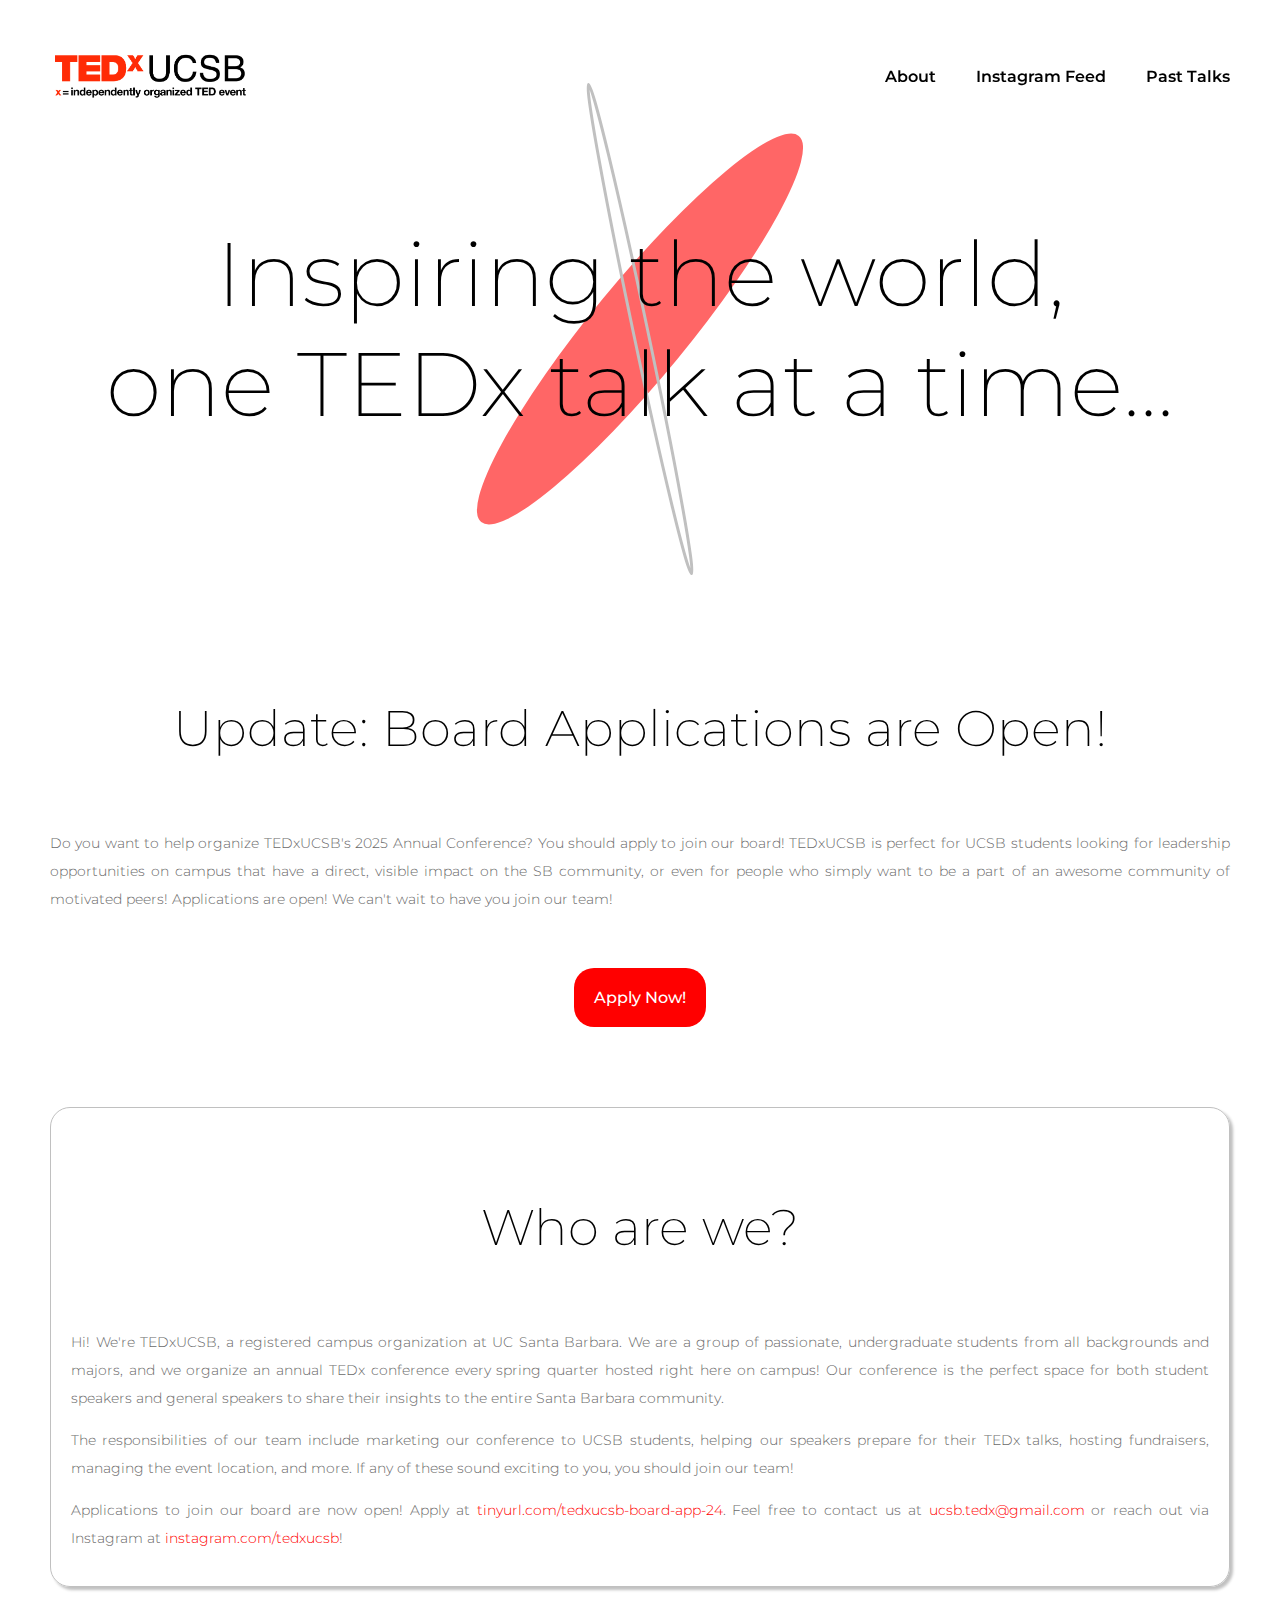
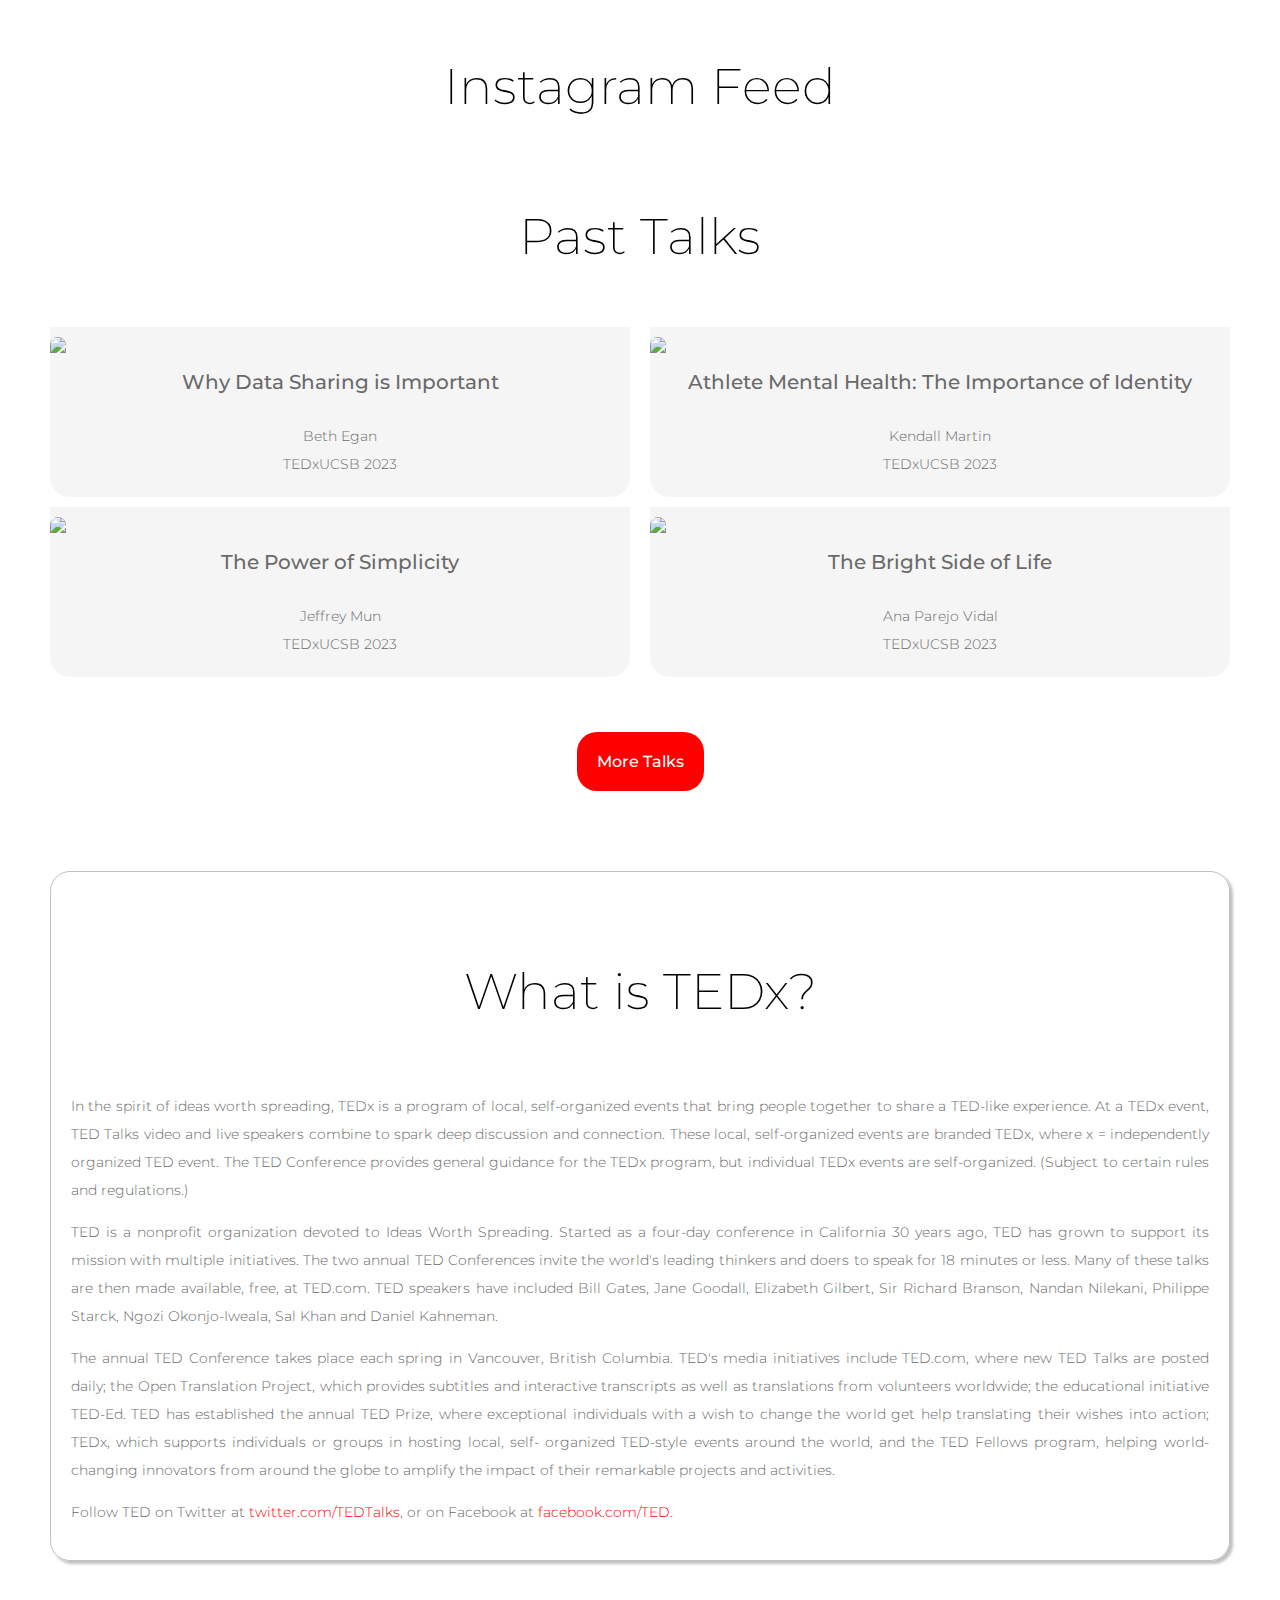
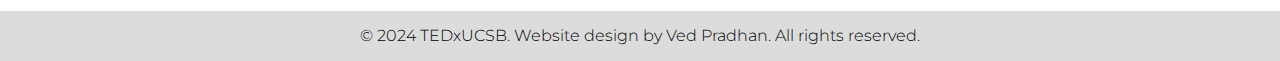
==== commit 26af2135: "Add board application form." ====
--- a/index.html
+++ b/index.html
@@ -87,6 +87,24 @@
 
         </div>
 
+        <div id="update">
+
+            <p class="header">
+                Update: Board Applications are Open!
+            </p>
+
+            <p>
+                Do you want to help organize TEDxUCSB's 2025 Annual Conference? You should apply to join our board! TEDxUCSB is perfect for UCSB students looking for leadership opportunities on campus that have a direct, visible impact on the SB community, or even for people who simply want to be a part of an awesome community of motivated peers! Applications are open! We can't wait to have you join our team!
+            </p>
+
+            <div class="button-container">
+
+                <a href="https://tinyurl.com/tedxucsb-board-app-24" target="_blank" rel="noopener noreferrer" class="button">Apply Now!</a>
+
+            </div>
+
+        </div>
+
         <div id="about-us" class="shadow">
 
             <p class="header">
@@ -102,7 +120,7 @@
             </p>
 
             <p>
-                Applications to join our board open each year in September. Until then, feel free to contact us at <a href="mailto:ucsb.tedx@gmail.com">ucsb.tedx@gmail.com</a> or reach out via Instagram at <a href="https://instagram.com/tedxucsb">instagram.com/tedxucsb</a>!
+                Applications to join our board are now open! Apply at <a href="https://tinyurl.com/tedxucsb-board-app-24" target="_blank" rel="noopener noreferrer">tinyurl.com/tedxucsb-board-app-24</a>. Feel free to contact us at <a href="mailto:ucsb.tedx@gmail.com">ucsb.tedx@gmail.com</a> or reach out via Instagram at <a href="https://instagram.com/tedxucsb" target="_blank" rel="noopener noreferrer">instagram.com/tedxucsb</a>!
             </p>
 
         </div>
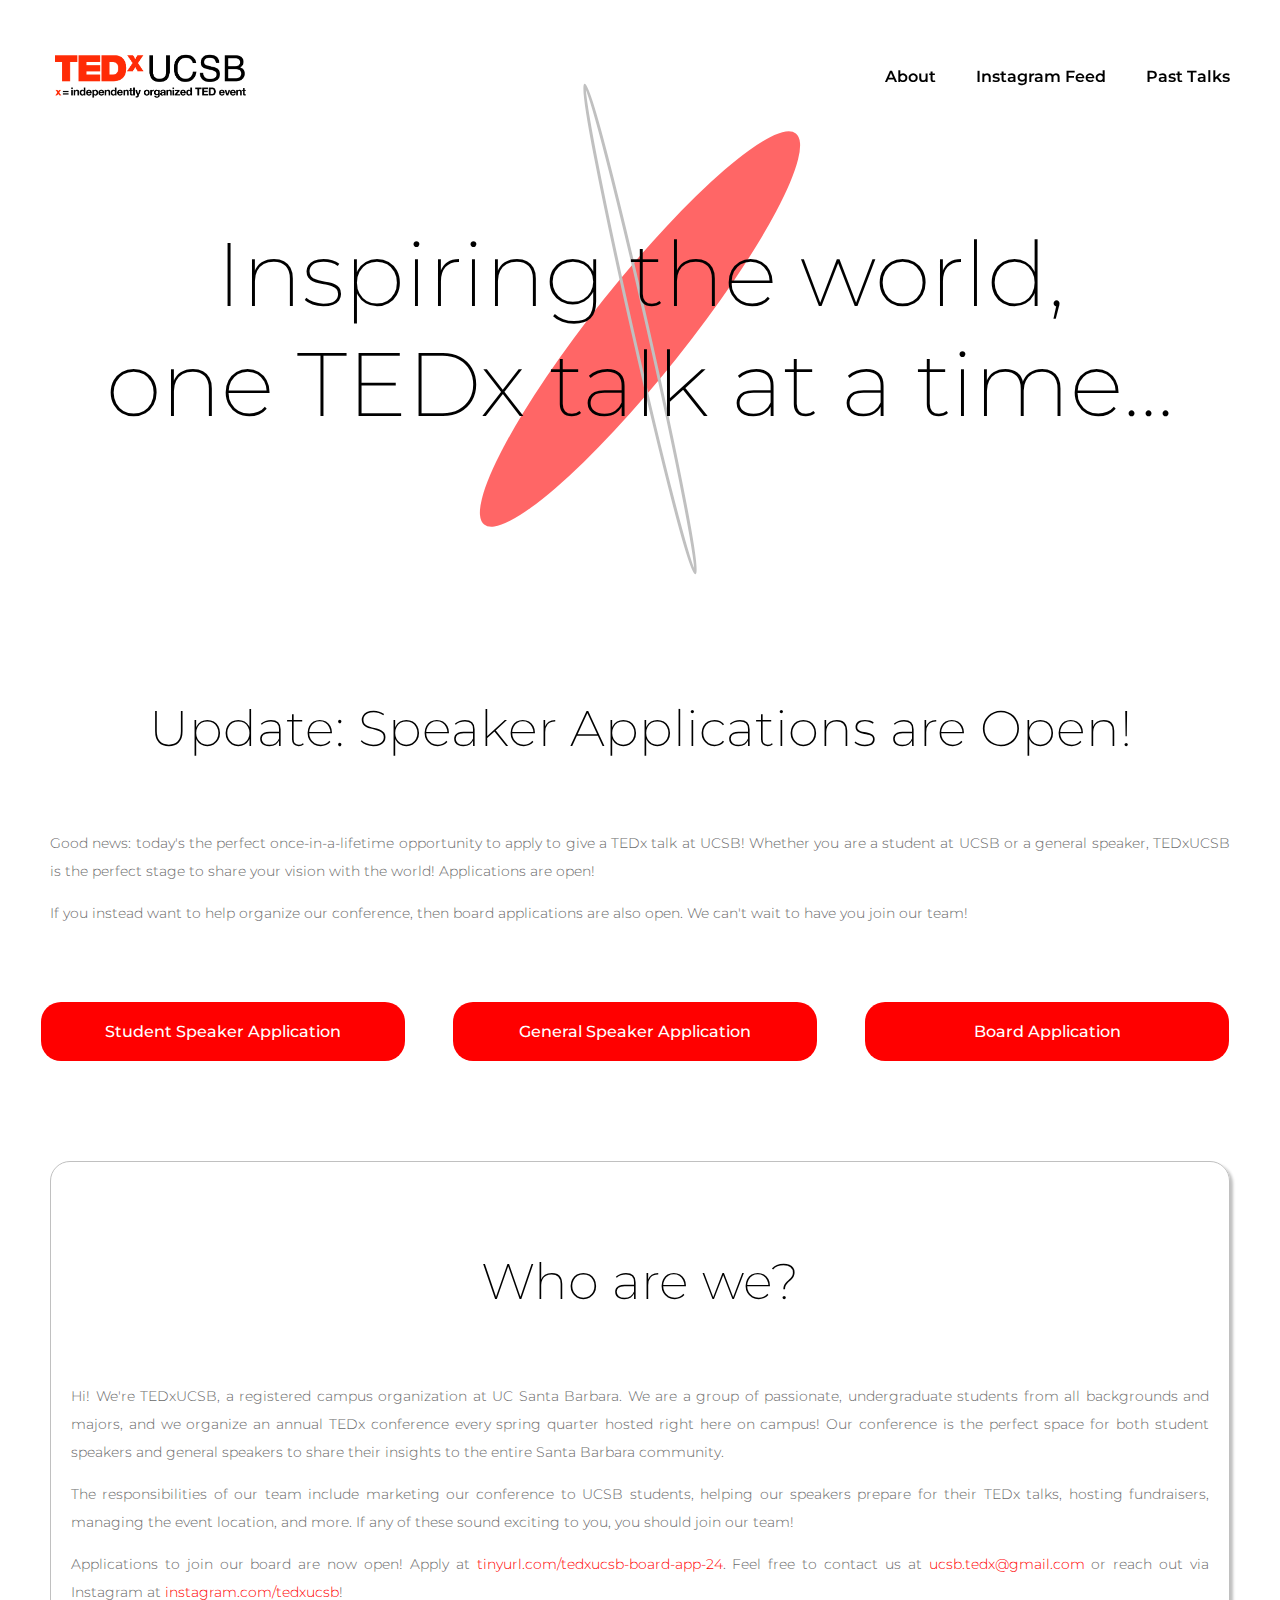
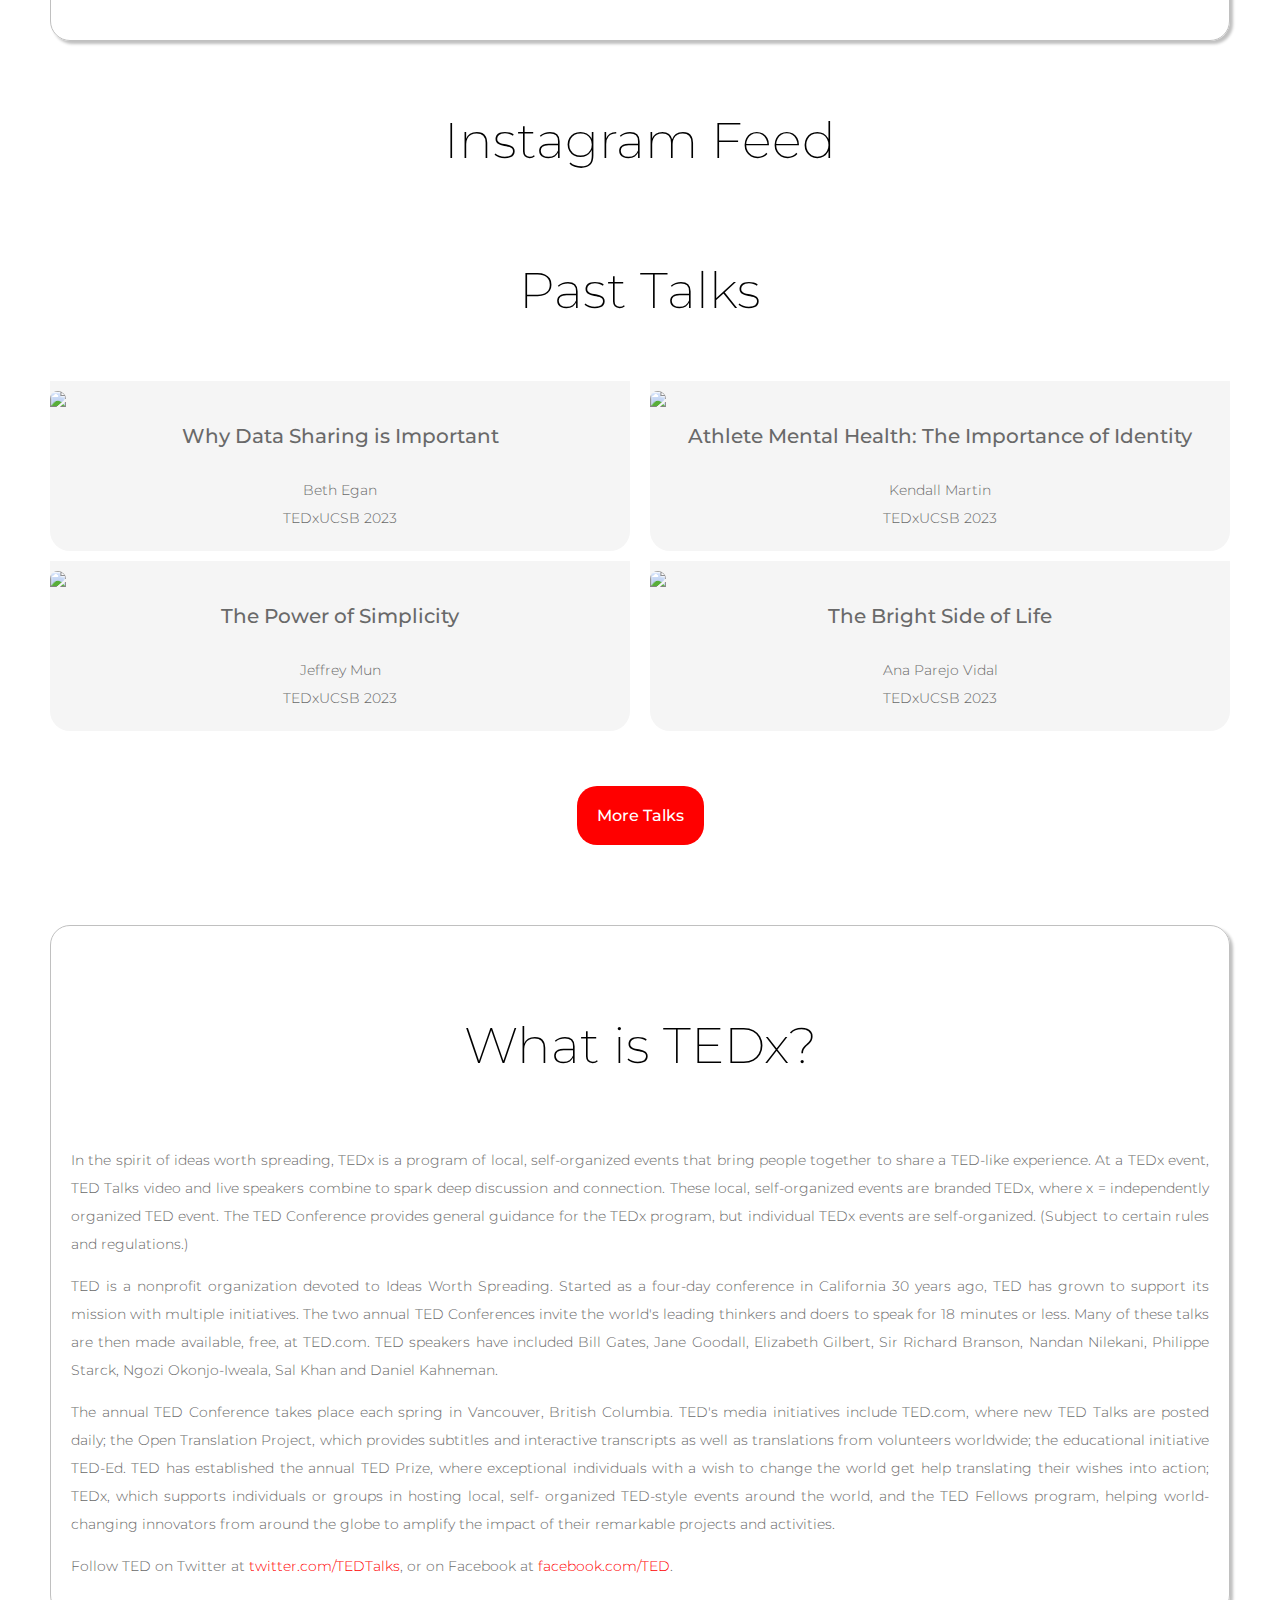
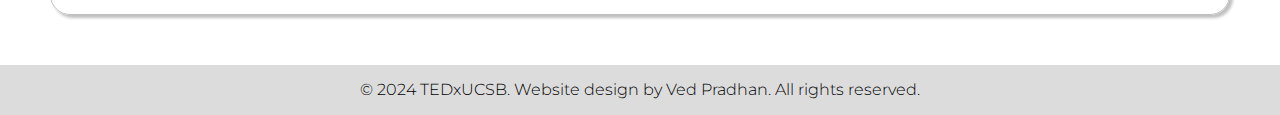
==== commit 33baa1de: "Announce speaker apps." ====
--- a/index.html
+++ b/index.html
@@ -90,16 +90,24 @@
         <div id="update">
 
             <p class="header">
-                Update: Board Applications are Open!
-            </p>
-
-            <p>
-                Do you want to help organize TEDxUCSB's 2025 Annual Conference? You should apply to join our board! TEDxUCSB is perfect for UCSB students looking for leadership opportunities on campus that have a direct, visible impact on the SB community, or even for people who simply want to be a part of an awesome community of motivated peers! Applications are open! We can't wait to have you join our team!
+                Update: Speaker Applications are Open!
+            </p>
+
+            <p>
+                Good news: today's the perfect once-in-a-lifetime opportunity to apply to give a TEDx talk at UCSB! Whether you are a student at UCSB or a general speaker, TEDxUCSB is the perfect stage to share your vision with the world! Applications are open!
+            </p>
+
+            <p>
+                If you instead want to help organize our conference, then board applications are also open. We can't wait to have you join our team!
             </p>
 
             <div class="button-container">
 
-                <a href="https://tinyurl.com/tedxucsb-board-app-24" target="_blank" rel="noopener noreferrer" class="button">Apply Now!</a>
+                <a href="https://tinyurl.com/tedxucsb-student-app-24" target="_blank" rel="noopener noreferrer" class="button application-button">Student Speaker Application</a>
+
+                <a href="https://tinyurl.com/tedxucsb-general-app-24" target="_blank" rel="noopener noreferrer" class="button application-button">General Speaker Application</a>
+
+                <a href="https://tinyurl.com/tedxucsb-board-app-24" target="_blank" rel="noopener noreferrer" class="button application-button">Board Application</a>
 
             </div>
 
--- a/style.css
+++ b/style.css
@@ -361,6 +361,20 @@
     border-radius: 20px;
 }
 
+.application-button {
+    width: calc((100% - 100px) * 0.3);
+    margin-right: calc((100% - 100px) * 0.05);
+    margin-left: -10px;
+
+    text-align: center;
+
+    display: inline-block;
+}
+
+.application-button:last-of-type {
+    margin-right: 0px;
+}
+
 .button:hover {
     background-color: rgba(255, 0, 0, 0.6);
 }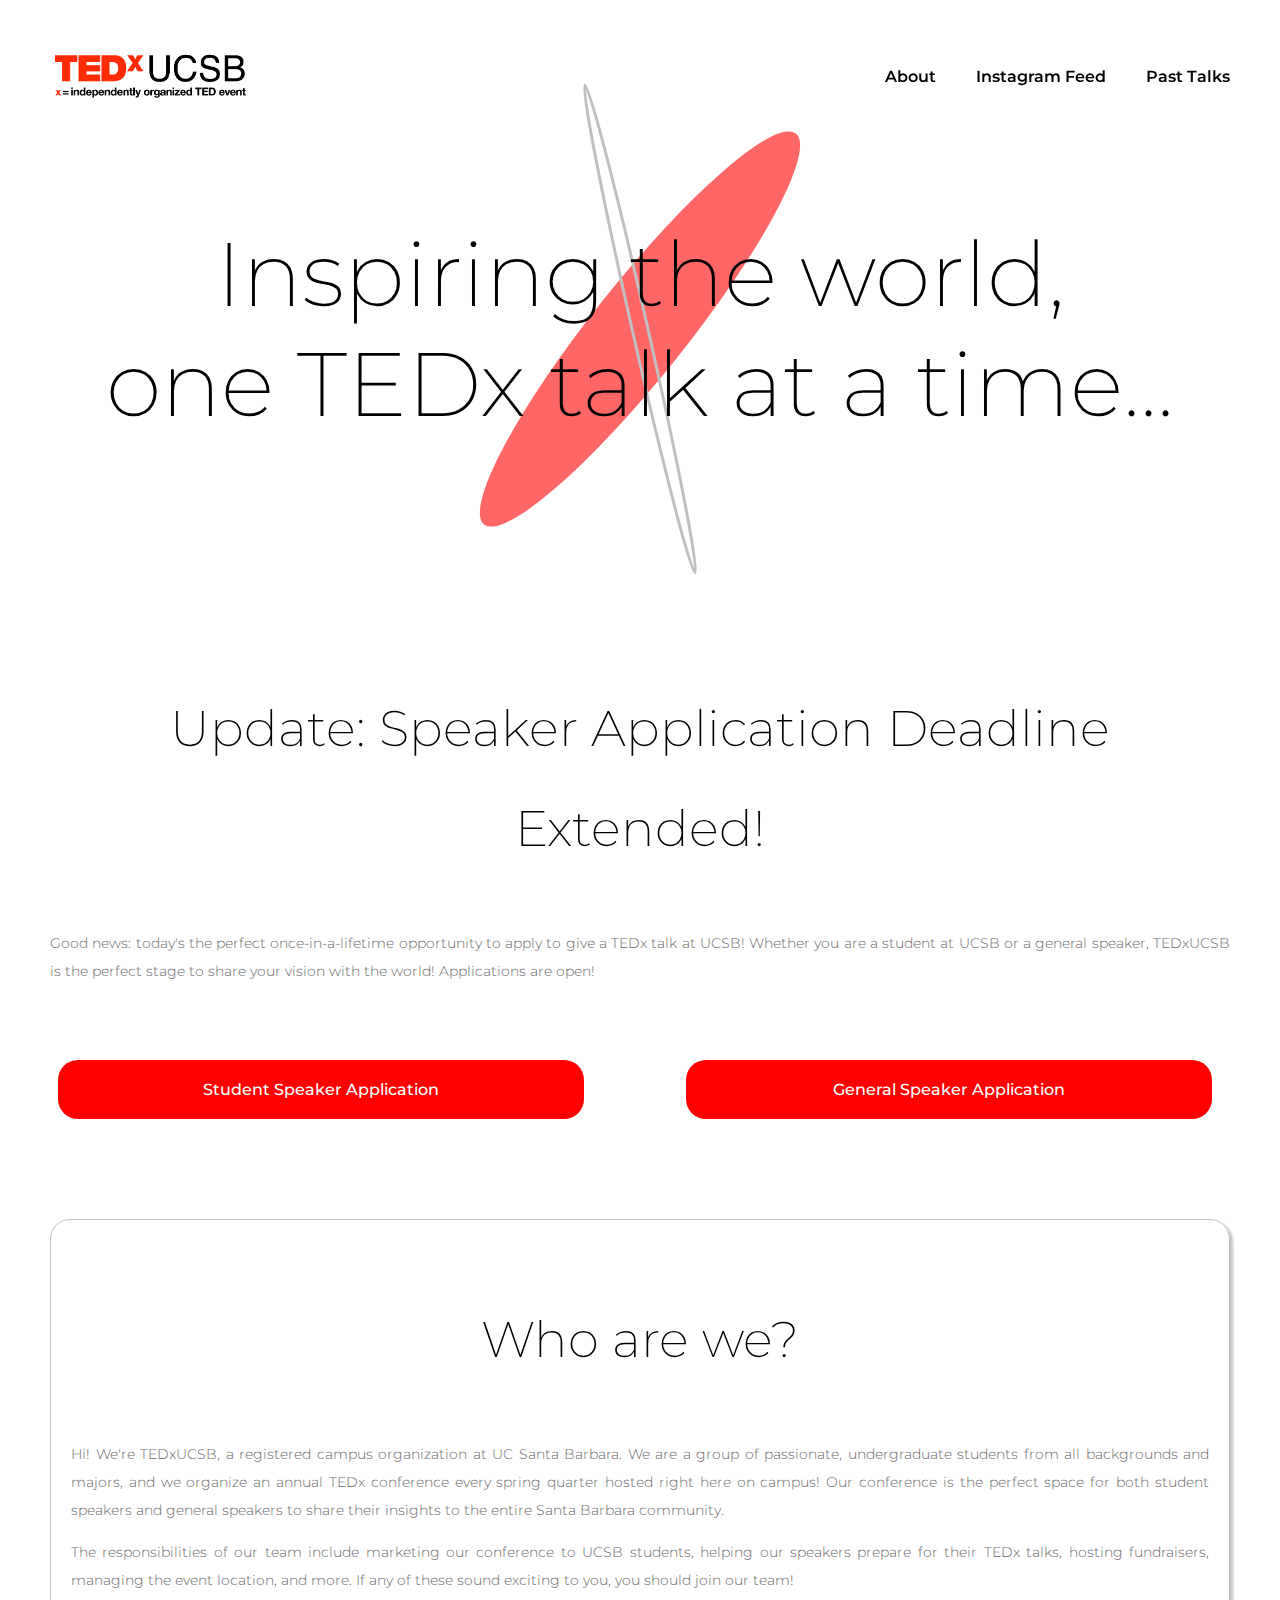
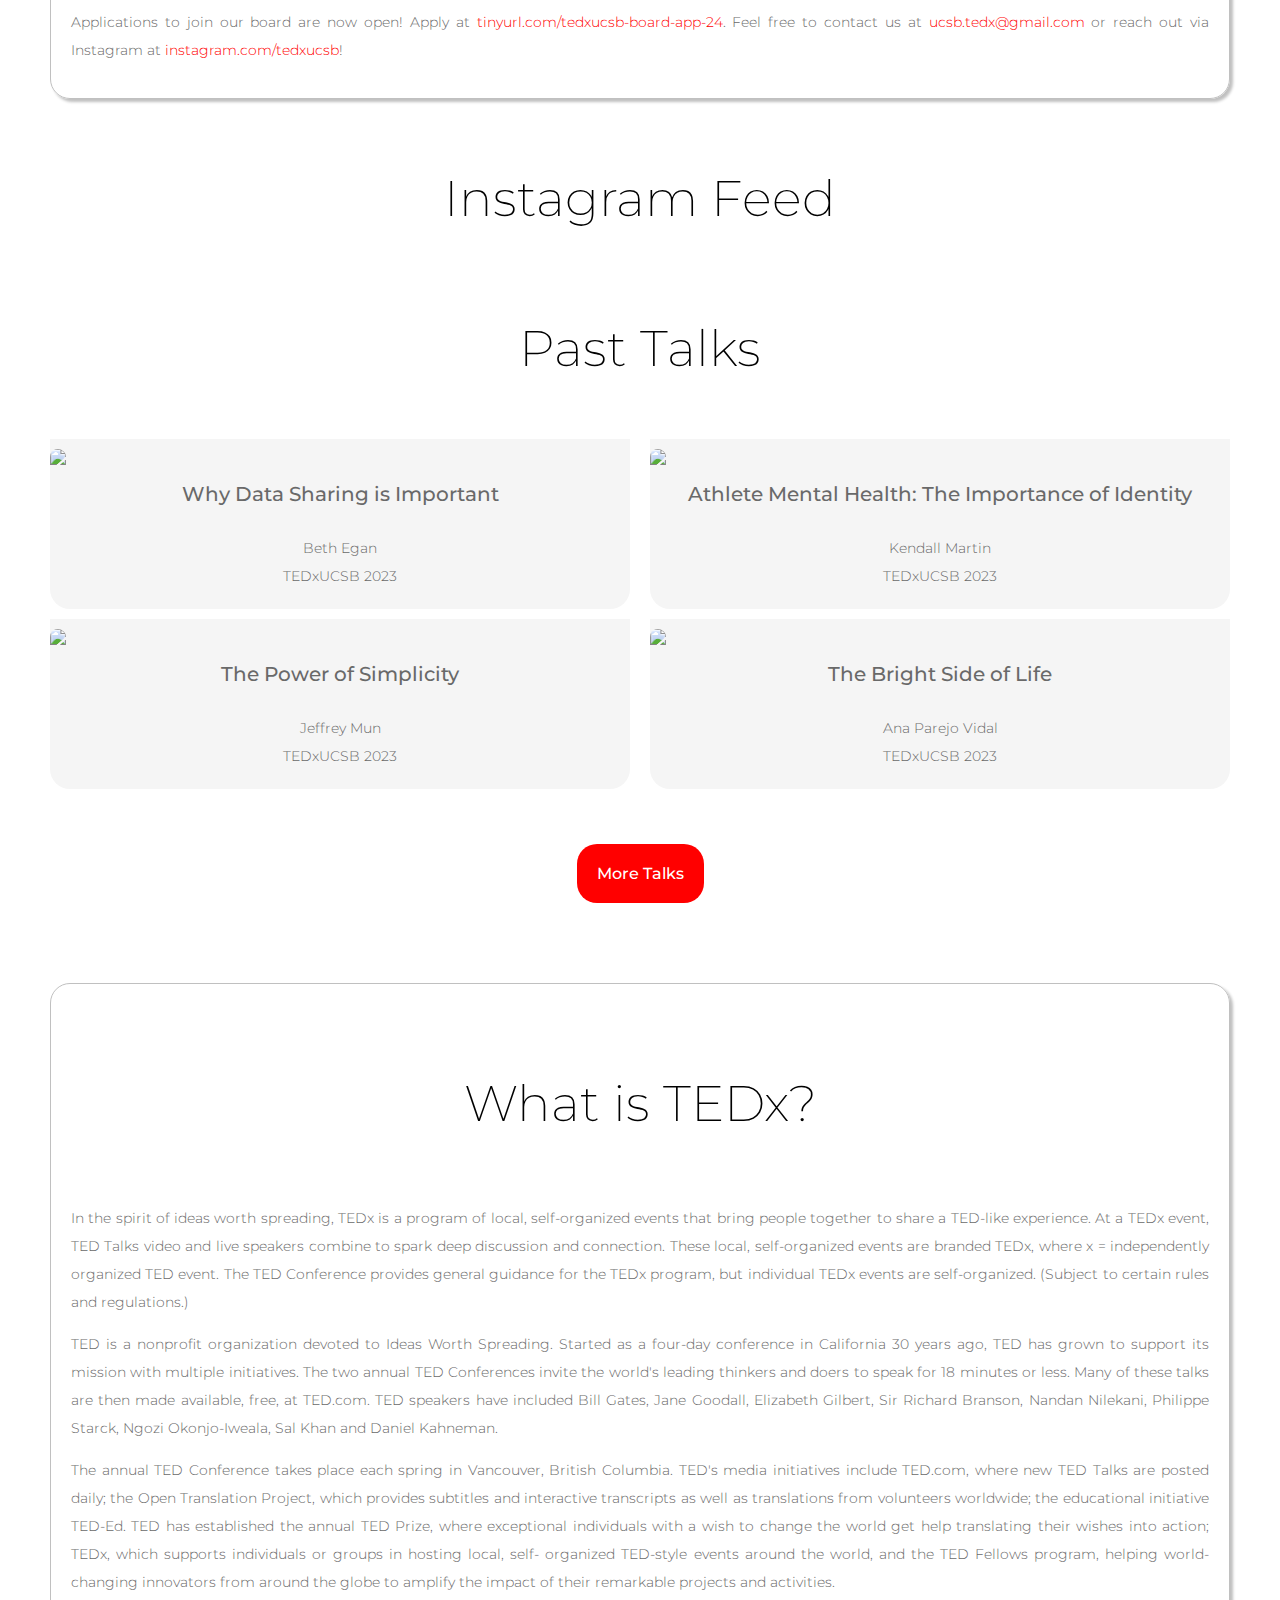
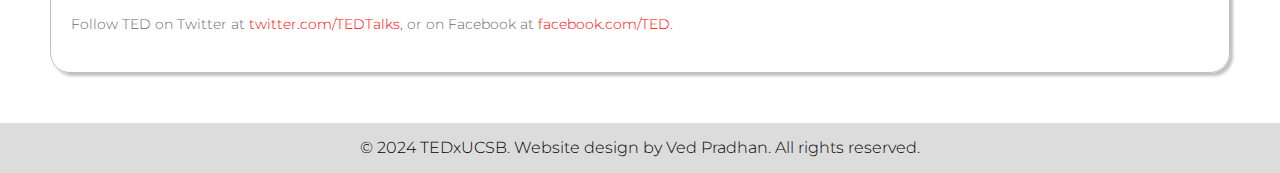
==== commit 68798fc3: "Remove board application form." ====
--- a/index.html
+++ b/index.html
@@ -90,24 +90,18 @@
         <div id="update">
 
             <p class="header">
-                Update: Speaker Applications are Open!
+                Update: Speaker Application Deadline Extended!
             </p>
 
             <p>
                 Good news: today's the perfect once-in-a-lifetime opportunity to apply to give a TEDx talk at UCSB! Whether you are a student at UCSB or a general speaker, TEDxUCSB is the perfect stage to share your vision with the world! Applications are open!
             </p>
 
-            <p>
-                If you instead want to help organize our conference, then board applications are also open. We can't wait to have you join our team!
-            </p>
-
             <div class="button-container">
 
                 <a href="https://tinyurl.com/tedxucsb-student-app-24" target="_blank" rel="noopener noreferrer" class="button application-button">Student Speaker Application</a>
 
                 <a href="https://tinyurl.com/tedxucsb-general-app-24" target="_blank" rel="noopener noreferrer" class="button application-button">General Speaker Application</a>
-
-                <a href="https://tinyurl.com/tedxucsb-board-app-24" target="_blank" rel="noopener noreferrer" class="button application-button">Board Application</a>
 
             </div>
 
--- a/style.css
+++ b/style.css
@@ -362,8 +362,8 @@
 }
 
 .application-button {
-    width: calc((100% - 100px) * 0.3);
-    margin-right: calc((100% - 100px) * 0.05);
+    width: calc((100% - 100px) * 0.45);
+    margin-right: calc((100% - 100px) * 0.1);
     margin-left: -10px;
 
     text-align: center;
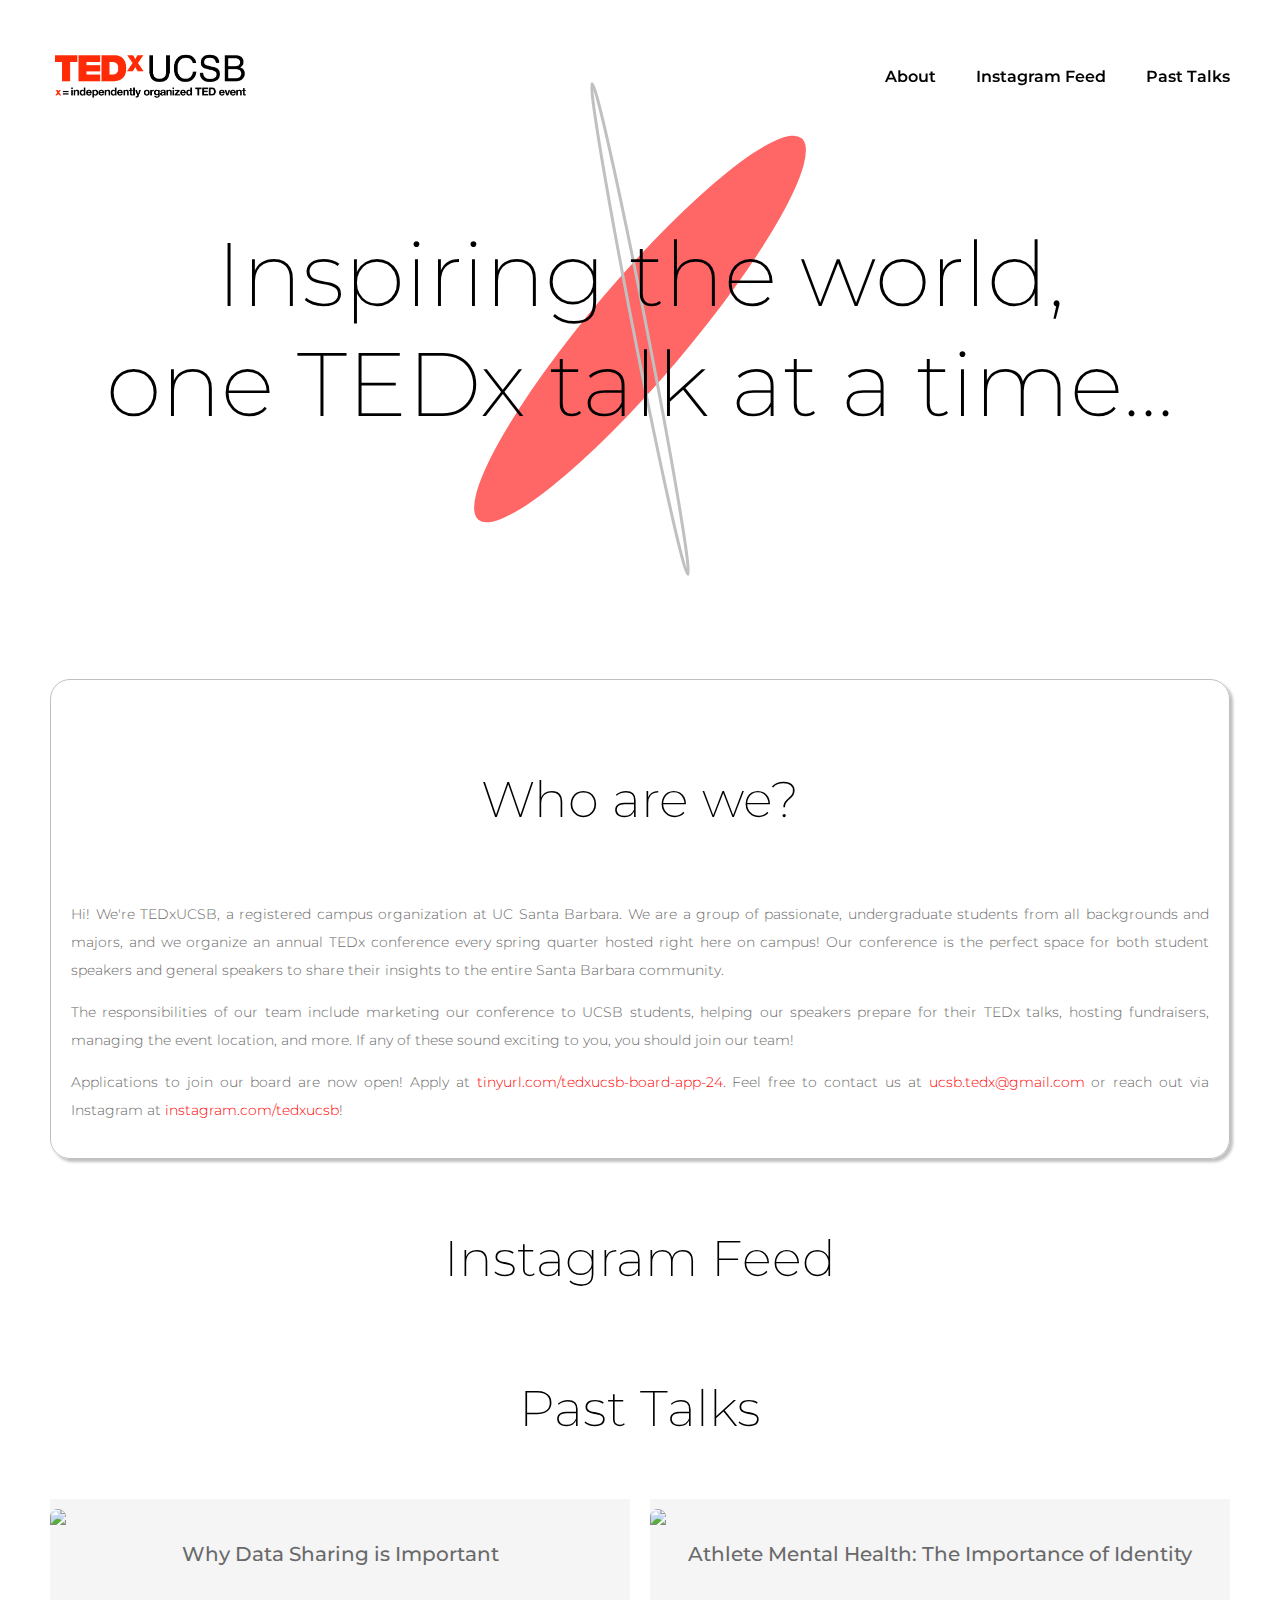
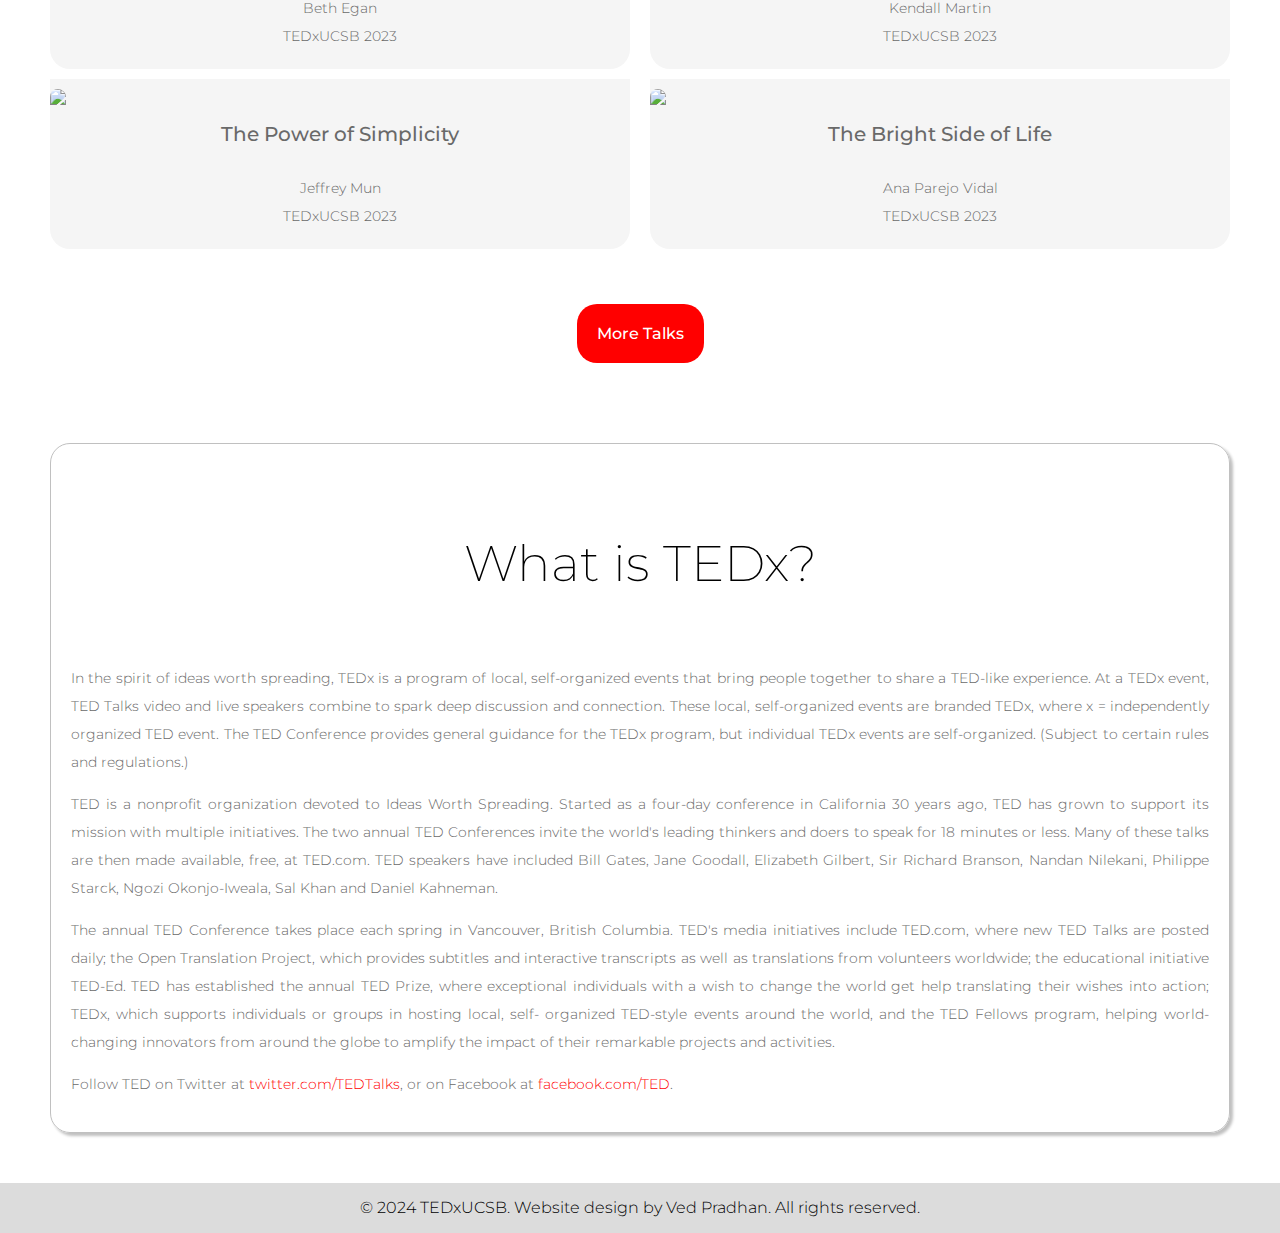
==== commit a05dfba2: "Remove speaker applications." ====
--- a/index.html
+++ b/index.html
@@ -87,7 +87,7 @@
 
         </div>
 
-        <div id="update">
+        <!-- <div id="update">
 
             <p class="header">
                 Update: Speaker Application Deadline Extended!
@@ -105,7 +105,7 @@
 
             </div>
 
-        </div>
+        </div> -->
 
         <div id="about-us" class="shadow">
 
